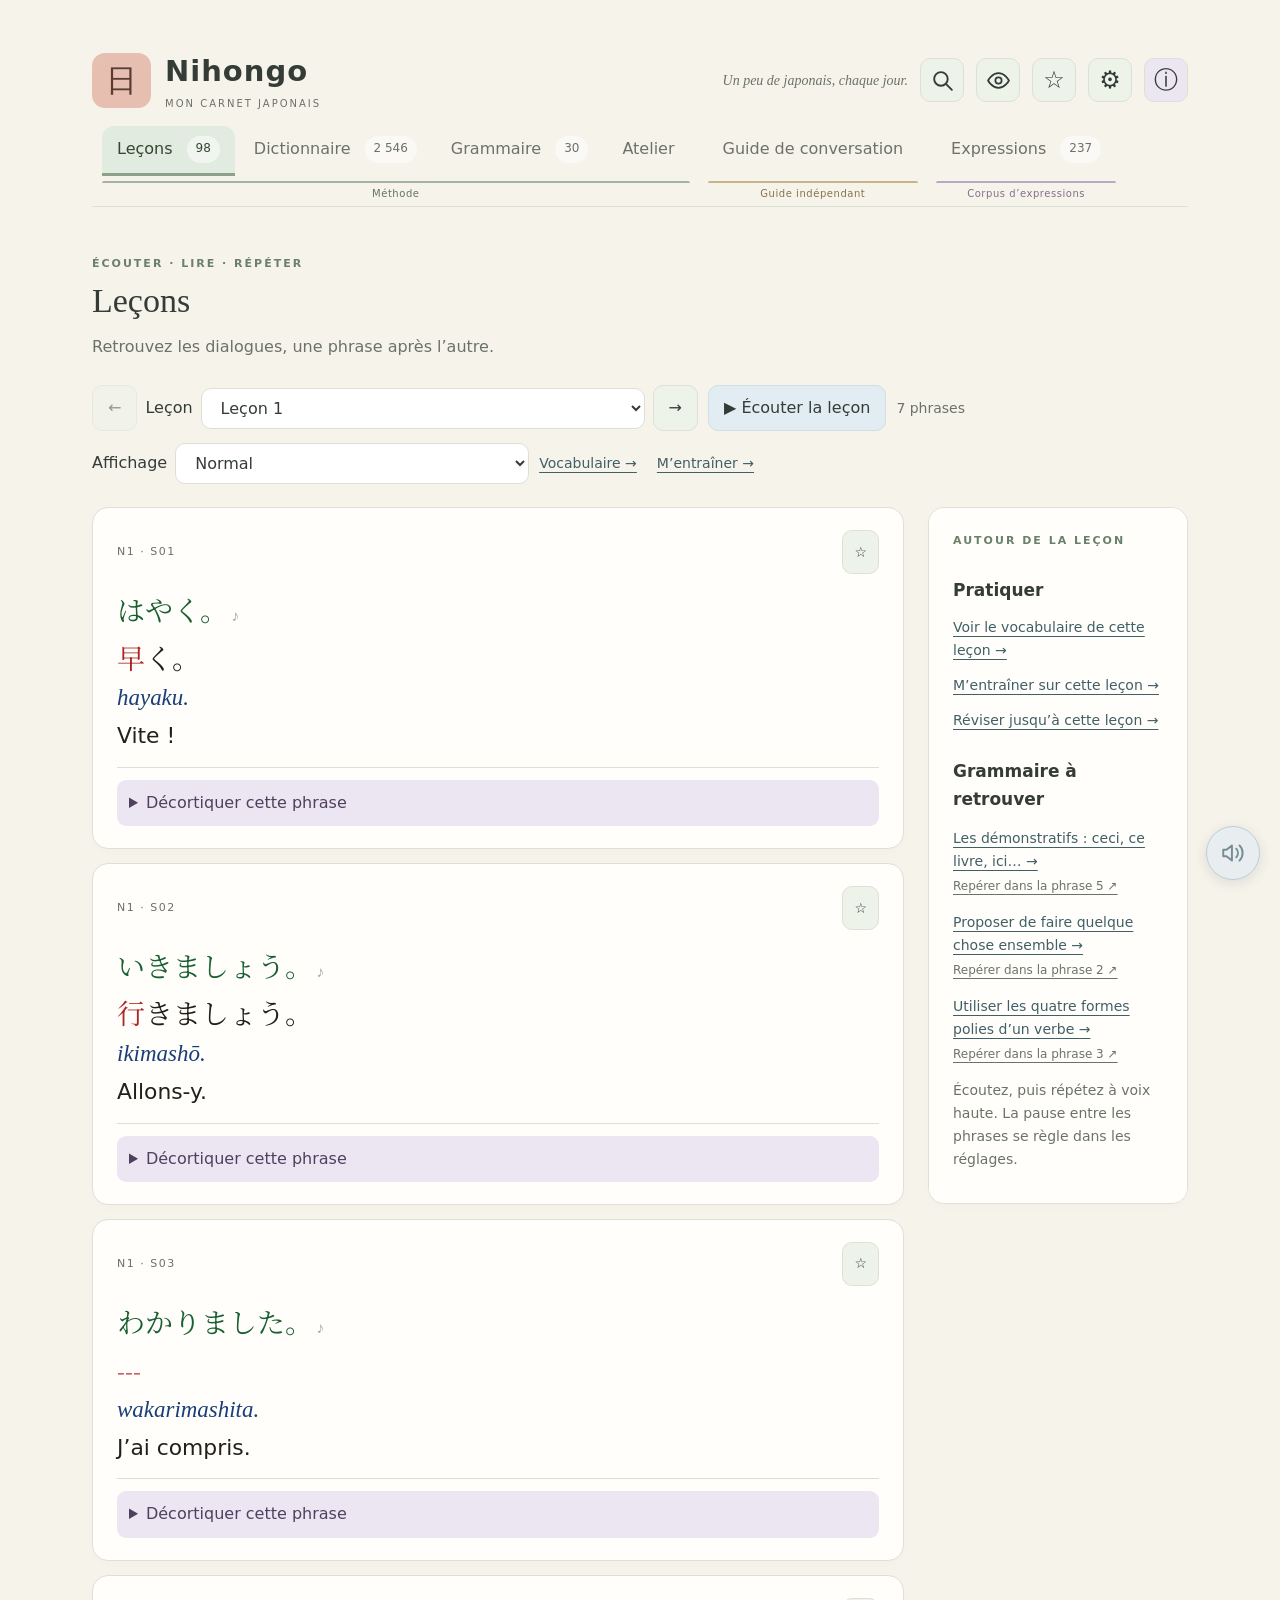
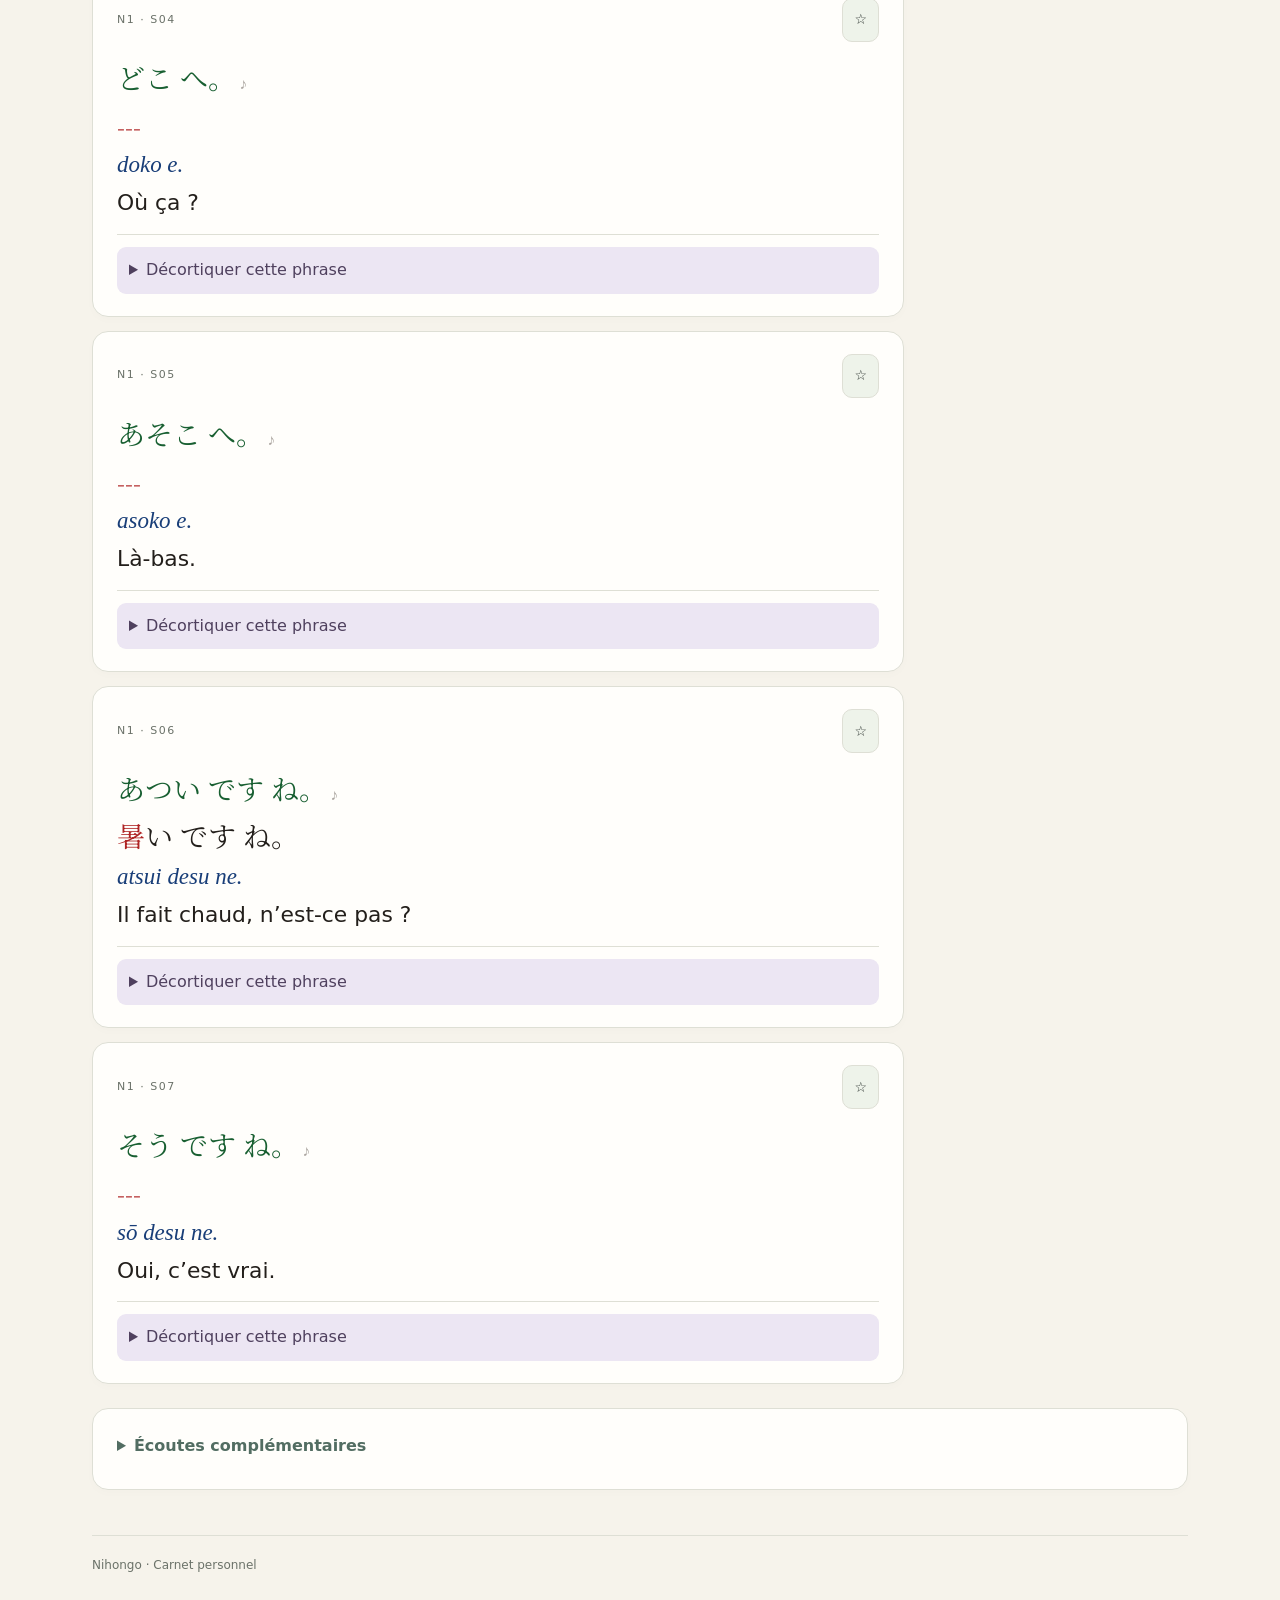
==== index.html @ 65afc0c0 "Add files via upload" ====
<!doctype html>
<html lang="fr"><head><meta charset="utf-8"><meta name="viewport" content="width=device-width, initial-scale=1"><meta name="theme-color" content="#f6f3eb"><title>Nihongo · Mon carnet japonais</title><link rel="preconnect" href="https://fonts.googleapis.com"><link rel="preconnect" href="https://fonts.gstatic.com" crossorigin><link href="https://fonts.googleapis.com/css2?family=M+PLUS+Rounded+1c:wght@400;500&family=Noto+Serif+JP:wght@400;500&display=swap" rel="stylesheet"><link rel="stylesheet" href="style.css?v=20261018-lot-e"><script src="romaji.js?v=20261009-macrons" defer></script><script src="explications-romaji.js?v=20261017-expressions" defer></script><script src="decorticage-auto.js?v=20261003-sans-espaces" defer></script><script src="decorticage.js" defer></script><script src="particules.js?v=20260929-lieux" defer></script><script src="constructions.js?v=20261017-lot-c" defer></script><script src="atelier-engine.js?v=20261004-ecoute" defer></script><script src="phrase-generator.js?v=20261010-expressions" defer></script><script src="parcours-commander.js?v=20261017-lot-c" defer></script><script src="atelier.js?v=20261012-explications" defer></script><script src="lesson-links.js" defer></script><script src="fondements.js?v=20261002-accordion" defer></script><script src="grammaire-tableau.js?v=20261016-aides" defer></script><script src="complements.js?v=20260928-synth" defer></script><script src="audio-local.js?v=20261004-ecoute" defer></script><script src="guide-themes.js?v=20261007-expressions" defer></script><script src="guide-lexicon.js?v=20261001-stabilisation" defer></script><script src="guide.js?v=20261012-explications" defer></script><script src="expressions.js?v=20261017-lot-d-livraison" defer></script><script src="app.js?v=20261017-lot-d-livraison" defer></script><script src="navigation.js?v=20261018-lot-e" defer></script><script src="project-info.js?v=20261008-synthese" defer></script><script src="corpus-search-engine.js?v=20261017-recherche" defer></script><script src="corpus-search.js?v=20261017-lot-d-livraison" defer></script></head>
<body><div class="shell"><header class="masthead"><a class="brand" href="#quick-guide" aria-haspopup="dialog" aria-controls="quick-guide" aria-label="Nihongo — Guide rapide · 使い方" title="Guide rapide · 使い方"><span class="seal" aria-hidden="true">日</span><span><strong>Nihongo</strong><small>MON CARNET JAPONAIS</small></span></a><span class="tagline">Un peu de japonais, chaque jour.</span><button id="saved-toggle" class="header-icon" aria-label="Favoris" title="Favoris" aria-expanded="false" aria-controls="saved"><span aria-hidden="true">☆</span></button><button id="settings-toggle" class="header-icon" aria-label="Réglages" title="Réglages" aria-expanded="false" aria-controls="settings"><span aria-hidden="true">⚙</span></button><button id="info-toggle" class="header-icon" aria-label="Infos" title="Infos" type="button" aria-haspopup="dialog" aria-controls="project-info"><span aria-hidden="true">ⓘ</span></button></header>
<section id="saved" class="panel" hidden aria-label="Mes favoris"><h2>Mes favoris</h2><div id="saved-list" class="saved-list"></div></section>
<section id="settings" class="panel" hidden aria-label="Réglages de lecture"><div class="settings-grid"><label>Police japonaise<select id="font"><option value="serif">Serif · Noto Serif JP</option><option value="rounded">Arrondie · M PLUS Rounded 1c</option></select></label><label>Taille du japonais <output id="size-value"></output><input id="size" type="range" min="22" max="42" step="2"></label><label>Vitesse de lecture <output id="rate-value"></output><input id="rate" type="range" min="0.5" max="1.2" step="0.01"></label><div id="audio-mode-setting" class="audio-folder-setting"><label for="audio-mode">Lecture des phrases</label><select id="audio-mode"><option value="synthetic">Voix de synthèse</option><option value="recorded" disabled>Enregistrements réels</option></select><small id="audio-folder-help" class="muted"><strong>Lecture sur votre disque uniquement.</strong> Firefox peut demander d’« envoyer » le dossier : ce lecteur utilise les fichiers localement, sans les téléverser sur Internet ni sur GitHub.</small><button id="choose-audio-folder" type="button" aria-describedby="audio-folder-help">Choisir mon dossier audio</button><input id="audio-folder-input" type="file" webkitdirectory multiple hidden><small id="audio-mode-note" class="muted" role="status"></small><details id="audio-diagnostic"><summary>Diagnostic de sélection audio</summary><p class="muted">Informations locales uniquement. Aucun fichier envoyé. Version du diagnostic : 28 septembre · 1.</p><pre id="audio-diagnostic-report" role="status">Aucune sélection reçue pour cette visite.</pre></details></div><label>Voix japonaise<select id="voice"></select></label><label>Pause entre les phrases<select id="gap"><option value="500">Courte · ½ seconde</option><option value="2000">Pour répéter · 2 secondes</option><option value="4000">Pour répéter · 4 secondes</option></select></label></div><p class="muted">Réglages et favoris conservés sur cet appareil. La voix dépend des voix japonaises disponibles dans votre navigateur.</p></section>
<nav class="tabs" aria-label="Modules regroupés par source">
  <div class="source-group source-method" role="group" aria-label="Méthode : leçons et outils associés">
    <div class="source-links"><a href="#lecons" data-tab="lecons">Leçons <span>98</span></a><a href="#dictionnaire" data-tab="dictionnaire">Dictionnaire <span>2 546</span></a><a href="#grammaire" data-tab="grammaire">Grammaire <span>30</span></a><a href="#atelier" data-tab="atelier">Atelier</a></div>
    <small class="source-caption" aria-hidden="true">Méthode</small>
  </div>
  <div class="source-group source-guide" role="group" aria-label="Source indépendante : guide de conversation">
    <div class="source-links"><a href="#guide" data-tab="guide">Guide de conversation</a></div>
    <small class="source-caption" aria-hidden="true">Guide indépendant</small>
  </div>
  <div class="source-group source-expressions" role="group" aria-label="Source indépendante : corpus d’expressions">
    <div class="source-links"><a href="#expressions" data-tab="expressions">Expressions <span>237</span></a></div>
    <small class="source-caption" aria-hidden="true">Corpus d’expressions</small>
  </div>
</nav>
<div class="reading-bar"><span>Afficher</span><label><input type="checkbox" id="show-kana"> Kana</label><label class="romaji-control"><input type="checkbox" id="show-romaji"> Romaji</label><label><input type="checkbox" id="show-fr"> Français</label><button id="stop-audio" class="audio" disabled hidden>■ Arrêter l’audio</button></div><p id="audio-status" class="status" role="status"></p>
<main id="main" tabindex="-1"><p class="panel">Chargement de votre carnet…</p></main><footer><span>Nihongo · Carnet personnel</span></footer></div><button id="pause-audio" class="floating-audio" type="button" aria-label="Mettre l’écoute en pause" aria-pressed="false" title="Mettre l’écoute en pause" disabled hidden><svg viewBox="0 0 24 24" width="26" height="26" aria-hidden="true" fill="none" stroke="currentColor" stroke-width="1.8" stroke-linecap="round" stroke-linejoin="round"><path d="M11 5 6 9H3v6h3l5 4Z"/><path d="M15 8a6 6 0 0 1 0 8M18 5a10 10 0 0 1 0 14"/><path class="audio-slash" d="m3 3 18 18"/></svg></button><dialog id="quick-guide" aria-labelledby="quick-guide-title">
  <div class="info-heading"><div><p class="mayuko-dedication" lang="ja">まゆこさんへ 🥰</p><h2 id="quick-guide-title"><span lang="ja">かんたんな使い方</span><br>Petit guide du site</h2></div><button id="quick-guide-close" type="button" autofocus><span lang="ja">閉じる</span> · Fermer ×</button></div>
  <div class="info-body">
    <p lang="ja">これは、私が日本語を勉強するために、AIに手伝ってもらいながら作っているサイトです。説明は主にフランス語ですが、日本語の会話や音声も楽しめます。</p>
    <p>C’est mon carnet pour apprendre le japonais, que je construis avec l’aide de l’IA. Les explications sont surtout en français, mais on peut aussi y découvrir des dialogues japonais et les écouter.</p>
    <section><h3><span lang="ja">1. レッスンを選ぶ</span> · Choisir une leçon</h3>
    <p lang="ja">小さい画面では「Rubriques」を押すと、サイトの各項目を選べます。「Leçons」でレッスンを選びます。選択欄が見えないときは「Commandes」を押してください。日本語、読み方、ローマ字、フランス語訳を見ながら、会話を読めます。</p>
    <p>Sur petit écran, ouvre « Rubriques » pour choisir une partie du site. Dans « Leçons », choisis une leçon. Si le sélecteur n’est pas visible, ouvre « Commandes ». Chaque dialogue propose le japonais, sa lecture, le romaji et la traduction française.</p></section>
    <section><h3><span lang="ja">2. 聞いてみる</span> · Écouter</h3>
    <p lang="ja">音符 ♪ のついた日本語の読み方を押すと、その文を聞けます。「Commandes」の「Écouter la leçon」では、レッスン全体を聞けます。</p>
    <p>Touche la lecture japonaise accompagnée de ♪ pour écouter une phrase. Dans « Commandes », « Écouter la leçon » permet d’écouter tout le dialogue.</p></section>
    <section><h3><span lang="ja">3. 表示を変える</span> · Adapter l’affichage</h3>
    <p lang="ja">上の目のマークで、かな・ローマ字・フランス語訳の表示を切り替えられます。設定ボタンでは、文字の大きさや読み上げの速さを変えられます。</p>
    <p>Le bouton en forme d’œil permet d’afficher ou de masquer les kana, le romaji et le français. Les réglages permettent de changer la taille du japonais et la vitesse de lecture.</p></section>
    <section><h3><span lang="ja">4. 調べる・理解する</span> · Chercher et comprendre</h3>
    <p lang="ja">「Dictionnaire」は辞書、「Grammaire」は文法、「Guide de conversation」は会話ガイドです。虫眼鏡のボタンでサイト内を検索できます。「Expressions」では、親しい人との日常会話やくだけた表現を学べます。「Décortiquer cette phrase」を開くと、単語や文の組み立ての説明が出ます。この自動分析はまだ不完全です。</p>
    <p>« Dictionnaire », « Grammaire » et « Guide de conversation » donnent accès aux mots, aux explications et au guide de conversation. « Expressions » réunit des phrases du quotidien entre proches et des réactions familières. La loupe recherche dans le site. « Décortiquer cette phrase » explique des mots et la construction ; cette analyse automatique reste imparfaite.</p></section>
    <section><h3><span lang="ja">5. 練習する・お気に入りに入れる</span> · Pratiquer et garder ses favoris</h3>
    <p lang="ja">「Atelier」では、レッスンを選んで単語や文法の練習ができます。星 ☆ を押すと、お気に入りに入れられます。上の星のボタンから、また開けます。</p>
    <p>Dans « Atelier », choisis les leçons à travailler pour pratiquer le vocabulaire et la grammaire. Touche ☆ pour garder un favori, puis retrouve-le avec le bouton étoile en haut.</p></section>
    <p class="quick-guide-ending" lang="ja">まゆこさん、よかったら気軽にのぞいてみてください 😊</p>
    <p>Mayuko, jette un petit coup d’œil quand tu en as envie 😊</p>
  </div>
</dialog>
<dialog id="project-info" aria-labelledby="project-info-title" aria-describedby="project-info-intro">
  <div class="info-heading"><div><span class="eyebrow">LE PROJET</span><h2 id="project-info-title">Nihongo · Mon carnet japonais</h2></div><button id="info-close" type="button" autofocus aria-label="Fermer les informations">Fermer ×</button></div>
  <div class="info-tabs" role="tablist" aria-label="Informations du carnet">
    <button type="button" id="info-tab-current" role="tab" aria-selected="true" aria-controls="info-panel-current" tabindex="0">Le carnet</button>
    <button type="button" id="info-tab-start" role="tab" aria-selected="false" aria-controls="info-panel-start" tabindex="-1">Bien démarrer</button>
    <button type="button" id="info-tab-history" role="tab" aria-selected="false" aria-controls="info-panel-history" tabindex="-1">Sous le capot</button>
  </div>
  <div class="info-body">
   <section id="info-panel-current" role="tabpanel" aria-labelledby="info-tab-current">
    <p id="project-info-intro">Un carnet personnel pour apprendre le japonais à son rythme : écouter, lire, comprendre puis s’entraîner, en gardant les aides dont on a besoin.</p>
    <section class="info-sources" aria-labelledby="info-sources-title">
      <h3 id="info-sources-title">Trois sources pour ce carnet</h3>
      <ul>
        <li><strong>Une méthode d’apprentissage du japonais :</strong> les phrases japonaises qui en ont été extraites ont servi à construire l’essentiel du corpus du site : leçons, dictionnaire, grammaire et exercices.</li>
        <li><strong>Un guide de conversation indépendant :</strong> ses textes, tableaux, mots et expressions sont réunis dans une rubrique distincte, <strong>Guide de conversation</strong>.</li>
        <li><strong>Un corpus éditorial d’expressions :</strong> 125 petites phrases du quotidien entre proches et 112 réactions ou tournures familières, réunies dans <strong>Expressions</strong>. Préparées et relues avec l’aide de l’IA, elles restent distinctes de la méthode et du Guide.</li>
      </ul>
    </section>
    <details id="info-figures"><summary>Le carnet en chiffres</summary>
    <div class="info-numbers" aria-label="Contenu du carnet"><span><strong>98</strong> leçons</span><span><strong>1 429</strong> phrases des leçons<br>(hors titres)</span><span><strong>2 546</strong> entrées du dictionnaire</span><span><strong>30</strong> fiches de grammaire</span><span><strong>51</strong> exercices de fiche</span><span><strong>113</strong> constructions grammaticales</span><span><strong>70</strong> exercices de particules</span><span><strong>72</strong> exercices du parcours pratique<br>6 situations · commander et compter</span><button type="button" id="info-audio-access" aria-expanded="false" aria-controls="info-audio-help"><strong>2 532</strong> pistes audio au total<small>Comment les écouter ?</small></button><span><strong>46</strong> chapitres du guide</span><span><strong>113</strong> tableaux du guide</span><span><strong>13</strong> situations et thèmes du Guide</span><span><strong>1 234</strong> entrées du vocabulaire et du lexique du Guide</span><span><strong>237</strong> expressions autonomes<br>125 Quotidien · 112 Familier &amp; dramas</span><span><strong>13 653</strong> éléments indexés<br>avant regroupement</span></div>
    <section id="info-audio-help" class="panel" aria-labelledby="info-audio-help-title" hidden>
      <h3 id="info-audio-help-title">Comment écouter les enregistrements ?</h3>
      <ol>
        <li>Fermez Infos, puis ouvrez <strong>Réglages (⚙)</strong>. Cliquez sur <strong>Choisir mon dossier audio</strong> et sélectionnez <strong>fichiers_audio_complet</strong>, avec ses sous-dossiers.</li>
        <li>Dans <strong>Leçons</strong>, touchez le texte vert accompagné de ♪ pour écouter une phrase. <strong>Écouter la leçon</strong> enchaîne les phrases.</li>
        <li>Pour les pistes T, ouvrez <strong>Écoutes complémentaires</strong> au bas de la leçon concernée, puis choisissez une piste ou une série Traduction / Dictée.</li>
      </ol>
      <p>Les <strong>98 fichiers N de leçon complète</strong> sont inclus dans le total du dossier, mais ne sont pas proposés directement dans le lecteur du site. Vous pouvez les ouvrir depuis le dossier dans votre lecteur audio habituel.</p>
      <p class="muted">Les fichiers restent sur votre appareil, sans envoi. Après rechargement, sélectionnez de nouveau le dossier.</p>
      <p class="audio-notice"><strong>Si vous ne possédez pas les enregistrements des locuteurs natifs sur votre disque, seule la voix de synthèse est disponible.</strong> Le site ne fournit pas ces enregistrements.</p>
    </section>
    <p class="muted">Les leçons contiennent 1 429 phrases et 97 titres. Le dossier audio complet réunit 2 532 pistes : 1 526 pistes S (phrases et titres), 908 pistes complémentaires T et 98 pistes N de leçon complète.</p>
    <p class="muted">Le vocabulaire et le lexique du Guide partagent les mêmes 1 234 entrées : 787 issues des tableaux et 447 entrées issues des 363 groupes d’expressions. Les 237 expressions autonomes constituent le troisième corpus. Le total de recherche compte des mots, phrases, explications et exercices ; ce n’est pas un nombre de phrases uniques.</p>
    </details>
    <p class="muted">Ouvrez les rubriques qui vous intéressent. Plusieurs peuvent rester ouvertes.</p>
    <details open><summary>1. Commencer et se repérer</summary>
      <p>Le carnet réunit les <strong>98 Leçons</strong>, le <strong>Guide de conversation</strong> et les <strong>Expressions</strong>, avec des corpus distincts.</p>
      <p>Un clic sur le <strong>logo Nihongo (日)</strong>, en haut à gauche, ouvre un petit mode d’emploi en japonais et en français, dédié à <span lang="ja">まゆこさんへ 🥰</span>. Les deux langues y restent visibles quels que soient vos réglages. Le bouton <strong>ⓘ</strong> ouvre ces informations détaillées.</p>
      <p>Choisissez une leçon, écoutez une phrase, puis relisez-la. Les aides <strong>Kana, Romaji et Français</strong> peuvent être affichées ou masquées indépendamment. Le romaji reste toujours disponible, y compris pendant les exercices.</p>
      <p>Les kana sont la lecture en caractères japonais ; le romaji la transcription en alphabet latin. Les kana verts sont cliquables pour écouter. Les kanji sont repérés en rouge ; « --- » évite de répéter une ligne identique aux kana dans les vues qui l’utilisent.</p>
      <p>La <strong>loupe — Rechercher</strong> reste visible dans la barre du haut et ouvre la recherche globale, décrite dans la rubrique suivante. Le bouton <strong>œil — Affichage</strong> ouvre les cases Kana, Romaji et Français. Les trois icônes suivantes donnent accès aux <strong>favoris ☆</strong>, aux <strong>réglages ⚙</strong> et à ces <strong>informations ⓘ</strong>. Dans <strong>Réglages</strong>, adaptez la police et la taille du japonais, la voix de synthèse, la vitesse et le temps de pause. Les étoiles permettent de retrouver vos favoris.</p><p>Dans les leçons, les raccourcis <strong>Vocabulaire</strong> et <strong>M’entraîner</strong>, près du sélecteur, ouvrent directement les contenus de la leçon choisie.</p><p>La navigation reste visible pendant le défilement. <strong>Commandes</strong> ouvre les menus et filtres de la vue actuelle sans remonter la page ; ce bouton apparaît seulement lorsque des commandes de la page sont remontées hors de vue. Sur petit écran, <strong>Rubriques</strong> présente les six modules ensemble. Après avoir suivi un lien interne, la flèche de retour dans cette barre fixe vous ramène à votre point de départ, avec la position de lecture et les rubriques ouvertes. Vous pouvez remonter plusieurs étapes. Choisir une autre rubrique principale commence un nouveau parcours.</p>
    </details>
    <details><summary>2. Rechercher dans tout le carnet</summary>
      <p>La <strong>loupe</strong> donne accès à tout le contenu pédagogique : leçons, mots et exemples du dictionnaire, grammaire, Guide, Expressions, compléments, exercices de l’atelier et décorticage. La documentation du projet est exclue. Vous pouvez aussi explorer les contenus sans saisir de mot.</p>
      <p>Le champ de recherche et les résultats sont visibles dès l’ouverture. <strong>Affiner la recherche</strong> déplie les modes, sources, filtres et aides de lecture. Les critères actifs restent visibles au-dessus des résultats lorsque ce panneau est replié ; leur croix permet de les retirer. Les résultats s’actualisent pendant la saisie. Trois modes sont disponibles :</p>
      <ul><li><strong>Large · tous les mots :</strong> combine les termes saisis et reconnaît les débuts de mots. Essayez <strong>gare</strong>, <strong>restaurant addition</strong> ou <strong>N14</strong> pour les contenus rattachés à cette leçon.</li><li><strong>Expression exacte :</strong> retrouve une expression telle que <strong>s’il vous plaît</strong>. Les guillemets permettent aussi de rechercher une expression dans le mode Large.</li><li><strong>Par notion :</strong> élargit la recherche avec des associations choisies et les correspondances du dictionnaire. Essayez <strong>destination</strong> ou <strong>manger</strong>. Les résultats élargis portent la mention « Rapprochement suggéré par notion » ; ils demandent une lecture du contexte.</li></ul>
      <p>Les accents, les variantes <strong>ō/ou</strong> et les correspondances hiragana/katakana sont pris en compte. Les kana voisés restent distincts, par exemple <strong>か</strong> et <strong>が</strong>. Chercher une particule retrouve des occurrences ; son rôle se vérifie dans les explications et le contexte.</p>
      <p>Les boutons de <strong>source</strong> et le menu <strong>Contenu</strong> affichent les nombres de résultats. <strong>Affiner la recherche</strong> permet aussi de choisir la langue, une leçon, une plage ou les leçons jusqu’à un niveau choisi, une catégorie, un chapitre ou un thème du Guide. Le périmètre par leçon exige que toutes les leçons associées soient incluses ; pour le Guide, utilisez les chapitres et les thèmes. Vous pouvez limiter la liste à vos <strong>favoris</strong>, retirer un filtre avec sa croix ou choisir <strong>Tout réinitialiser</strong>.</p>
      <p>Chaque résultat indique sa provenance, un extrait et les correspondances surlignées. <strong>Voir le contexte complet</strong> déplie le passage ; les groupes bilingues et les tableaux du Guide gardent leur organisation. Les occurrences identiques des leçons et des exemples sont regroupées avec leurs autres accès. Les aides <strong>Kana, Romaji et Français</strong> partagent les réglages du carnet.</p>
      <p><strong>Écouter</strong> lit l’extrait japonais disponible ; l’étoile l’ajoute aux favoris. Les <strong>corrections et traductions des choix</strong> peuvent être trouvées, mais restent masquées jusqu’à leur révélation. <strong>Ouvrir le passage</strong> permet de consulter la source ; les exercices trouvés ont aussi une vue de consultation. Le retour contextuel ou <strong>← Recherche</strong> retrouve votre recherche, ses filtres et les éléments ouverts pendant la visite.</p>
      <p>La recherche rassemble actuellement <strong>13 653 éléments avant regroupement des doublons</strong> : ce nombre comprend des mots, exemples, explications et exercices, et ne représente pas un nombre de phrases uniques. La rubrique <strong>Couverture du corpus</strong> détaille les sources. La recherche et les rapprochements se font sur votre appareil. Si une source manque au chargement, un message le signale et propose <strong>Réessayer</strong>.</p>
    </details>
    <details><summary>3. Les Leçons et le décorticage</summary>
      <p>Les dialogues se lisent phrase par phrase. Vous pouvez écouter une phrase ou toute la leçon, avec une pause pour répéter. Le bouton audio fixe, en bas à droite, permet de suspendre et reprendre l’écoute pendant le défilement.</p>
      <p>Le sélecteur de leçon propose aussi une <strong>Plage de leçons</strong>, avec deux bornes incluses. Le menu <strong>Affichage</strong> propose <strong>Normal</strong>, <strong>Compact · sans décorticage</strong> et <strong>Liste compressée · toutes les phrases</strong>. Cette liste continue conserve l’ordre des leçons, l’écoute et les favoris ; son choix est mémorisé sur cet appareil.</p>
      <p><strong>Décortiquer</strong> aide à comprendre l’ordre japonais : construction, lecture littérale indicative, puis tableau des éléments, lectures, sens et rôles. Quand les lectures correspondent, les crochets du romaji reprennent les repères entre crochets de la lecture française. Les flèches ouvrent les précisions ; les liens vers le dictionnaire permettent d’explorer les mots.</p>
      <p>Le décorticage repose sur le dictionnaire et des règles locales, sans appel à une IA pendant l’utilisation. Il reconnaît notamment les heures, les salutations, les présentations, certaines demandes et formes verbales, dont « essayer de faire ». Il précise certains rôles selon le contexte : destinataire d’un appel, accompagnement, moment, prix d’achat ou sujet d’un livre. Il regroupe aussi certaines négations et demandes polies, et peut analyser séparément les phrases d’une même réplique. Le découpage utilise aussi les lectures kana lorsque le japonais est écrit sans espaces. Une phrase peut être décortiquée sans préparation individuelle : les relations établies localement sont expliquées même lorsque les autres restent à préciser. Les graphies suspectes sont conservées et signalées lorsqu’une correspondance est utilisée. La majorité des phrases reste <strong>partielle</strong> : reconnaître les mots ne garantit pas une analyse complète de la phrase.</p>
      <p><strong>Autour de la leçon</strong> donne accès au vocabulaire, aux fiches de grammaire liées et à l’atelier. Sur écran large, ce panneau défile indépendamment si nécessaire ; sur petit écran, il se trouve sous les phrases. Les liens grammaticaux sont des repères, pas un inventaire exhaustif.</p>
    </details>
    <details><summary>4. Le dictionnaire et la grammaire</summary>
      <p><strong>Dictionnaire :</strong> recherchez en japonais, en romaji ou en français. Combinez la recherche avec une leçon, une plage de leçons, une catégorie grammaticale ou vos favoris. Le mode compressé présente des rangées compactes ; vous pouvez retrouver les grandes cartes en le désactivant.</p>
      <p>Les exemples renvoient aux phrases des leçons. Les retours au dictionnaire ou au décorticage permettent de retrouver votre position et les éléments ouverts pendant la visite.</p>
      <p><strong>Les fondements du japonais :</strong> un manuel de référence avec un chapeau dépliable sur les particularités de la langue et dix chapitres : phrases, noms, particules, verbes, temps, adjectifs, questions, liaisons, intentions et nuances. Il comprend 55 citations des leçons, avec lecture, traduction, écoute et retour à la phrase source.</p>
      <p>Dans <strong>Parcours du manuel</strong>, cliquez sur le titre d’un chapitre pour le déplier ou le replier sur place. Plusieurs chapitres peuvent rester ouverts. Les liens directs et les résultats de recherche ouvrent automatiquement le chapitre concerné ; le retour depuis une leçon conserve les ouvertures pendant la visite. Le chapeau et les approfondissements se déplient séparément.</p>
      <p>Les en-têtes de chapitre ont un <strong>fond lavande</strong> et un titre violet foncé de la même taille que « Parcours du manuel ». Les termes japonais des titres sont accompagnés de leur romaji entre parenthèses. Les exemples créés sont signalés ; les références de l’université TUFS et de la Fondation du Japon sont accessibles au fil du texte.</p>
      <p>« Les fondements du japonais » donne une vue d’ensemble de la langue. Les fiches sont ensuite regroupées en huit rubriques dépliables séparément ; <strong>Construire une phrase simple</strong> est ouverte au départ. La rubrique <strong>Particules</strong> propose le tableau comparatif avant ses dix fiches détaillées. Les rubriques ouvertes sont conservées au retour d’une fiche ou du tableau.</p>
      <p><strong>Les fiches de grammaire :</strong> les 30 fiches commencent par une courte explication visible, puis un tableau de synthèse et des repères courts. Elles proposent 51 exercices corrigés ; le tableau transversal compare 23 usages de particules. Exemples, nuances et ressources complètent la lecture. Deux ensembles facilitent les comparaisons : les démonstratifs et le tableau transversal des particules.</p>
    </details>
    <details><summary>5. Le Guide de conversation</summary>
      <p><strong>Mise à jour du 11 octobre :</strong> en-têtes explicites, japonais/prononciation/français séparés, petites explications ⓘ et notes numérotées ouvrables à proximité. Les marqueurs de note ne sont pas lus par la synthèse. Revue globale appliquée : phrases à choix détaillées, 11 dialogues et 5 séquences conservés avec une écoute par phrase, corrections ciblées et repères sur les passages ambigus ou datés. Vocabulaire et Lexique proposent maintenant 1 234 entrées.</p>
      <p>Les trois lots de correction ergonomique sont terminés dans le périmètre audité. Cela ne constitue pas une relecture intégrale des 46 chapitres : quelques anomalies d’extraction ou associations ambiguës peuvent subsister. Les sources originales, liens et favoris sont conservés.</p>
      <p>La rubrique « À propos du guide et des lectures » présente simplement le guide et ses aides de lecture et d’écoute. Les informations pratiques et historiques peuvent ne plus être à jour.</p>
      <p>L’onglet <strong>Guide de conversation</strong> propose une lecture indépendante des leçons : ses textes ne sont pas mélangés au dictionnaire ni aux exercices de l’atelier.</p>
      <ul><li><strong>Conversation :</strong> 15 chapitres pour les situations du quotidien.</li><li><strong>Les indispensables :</strong> 5 chapitres de repères pratiques.</li><li><strong>Initiation :</strong> 21 mini-leçons pour découvrir la langue.</li><li><strong>Introduction :</strong> 5 chapitres pour prendre ses repères dans le guide.</li></ul>
      <p>Le Guide s’ouvre sur <strong>Chapitres</strong>. Cinq accès restent visibles : <strong>Chapitres</strong>, <strong>Situations et thèmes</strong>, <strong>Vocabulaire</strong>, <strong>Tableaux</strong> et <strong>Lexique A–Z</strong>. Les quatre rubriques de Chapitres sont dépliées par défaut et peuvent se replier séparément : Introduction, Initiation, Conversation, Les indispensables. La recherche et les filtres s’adaptent à la vue choisie ; le retour depuis un passage conserve vos choix.</p>
      <p>Choisissez un chapitre, puis dépliez ses rubriques. La recherche dédiée retrouve les passages du guide ; un résultat ouvre la rubrique correspondante et met le passage en évidence. Les liens en bas permettent de passer au chapitre précédent ou suivant.</p>
      <p>L’accès <strong>Tableaux</strong> réunit les 113 tableaux : recherchez dans leur contenu, filtrez par catégorie et dépliez-les sur place. « Voir dans le chapitre » retrouve le contexte ; la flèche de retour conserve votre liste et le tableau ouvert. La recherche distingue tableaux, expressions et explications, affiche leur chemin et met les mots trouvés en évidence. Sur ordinateur, les tableaux conservent leurs colonnes comparatives. Sur téléphone, les tableaux concernés se présentent en cartes par ligne, avec les intitulés rappelés ; les autres restent défilants si nécessaire.</p>
      <p>Les expressions entièrement japonaises sont cliquables pour écouter la <strong>voix de synthèse</strong>, sans dossier audio. Le réglage <strong>Romaji</strong> affiche ou masque la prononciation ; <strong>Français</strong> commande les traductions repérées. Les explications restent lisibles. Le guide ne fournit pas de ligne de kana distincte.</p>
      <p>L’accès <strong>Vocabulaire</strong> rassemble les mots et expressions des listes structurées, avec catégories, sous-catégories et recherche. Cliquez sur le japonais pour écouter ; les aides Romaji et Français s’appliquent. « Voir dans le guide » ouvre le passage source ; le retour conserve vos filtres. Cette sélection reste indépendante du dictionnaire des leçons et ne couvre pas tous les mots du livre.</p>
      <p><strong>Lexique :</strong> 1 234 mots et expressions, en français → japonais (ordre alphabétique français) ou japonais → français (ordre alphabétique de la prononciation du Guide). Lettres A–Z, recherche, filtre par catégorie, écoute, favoris communs et retour au passage d’origine. La recherche porte sur le français dans le premier sens, sur le japonais et la prononciation dans le second. Les conventions de transcription du Guide sont conservées ; quelques erreurs repérées ont été corrigées.</p><p>Vocabulaire et Lexique comprennent les 787 entrées des tableaux et 447 entrées issues des 363 groupes d’expressions du Guide, avec leurs lectures et favoris communs. L’accès <strong>Situations et thèmes</strong> regroupe les contenus en 13 situations et sujets : contacts, présentation, rencontres, repas, transports, orientation, logement, achats, temps et météo, sorties, aide et santé, services et travail, japonais. La recherche filtre les thèmes et leurs contenus ; chaque lien retrouve le contexte du Guide.</p><p>Les expressions structurées réunissent français, japonais et prononciation, avec une étoile commune et une écoute par phrase pour les groupes détaillés. Les anciens favoris de leurs différentes lignes retrouvent cette expression complète. Une étoile conserve une expression, une ligne de tableau, un tableau entier ou une explication. Retrouvez ces éléments dans Favoris → Guide, avec un aperçu et un retour au texte original. Ils sont conservés dans ce navigateur sur cet appareil.</p><p>Le texte et la transcription suivent la source de 2013, avec des adaptations éditoriales ciblées et des notes de contexte : les conventions de prononciation peuvent donc différer de celles des leçons. Il ne s’agit pas d’une nouvelle traduction.</p>
    </details>
    <details><summary>6. Expressions · quotidien et familier</summary>
      <p>Une collection autonome de <strong>237 expressions</strong> : <strong>Quotidien</strong> (125 phrases, surtout entre proches) et <strong>Familier &amp; dramas</strong> (112 réactions et tournures à comprendre en contexte). Ces deux entrées ne correspondent pas à deux niveaux de politesse. Le corpus reste distinct du Dictionnaire et du Guide. Dans l’Atelier, « Explorer librement → Expressions du quotidien » compose 36 variantes autour de 12 expressions sélectionnées.</p>
      <p><strong>Enrichissement du 17 octobre 2026 :</strong> 47 expressions ajoutées avec leurs contextes et précautions. Les recherches « relax » et « cool » retrouvent des expressions pour se détendre, prendre son temps ou exprimer une appréciation, selon la situation.</p>
      <p><strong>Parcours de consultation :</strong> le retour retrouve les résultats ou les favoris d’origine. « Toutes les expressions » ouvre la collection complète. Un extrait surligné indique les correspondances dans les notes. Chaque carte Expressions dispose d’un unique bouton ▶, accessible même lorsque les kana sont masqués.</p>
      <p><strong>Petits écrans :</strong> la rubrique active reste visible après un changement de largeur. Des repères signalent les rubriques ou tableaux à faire défiler. Les fenêtres Recherche et Commandes gardent une fermeture accessible avec des en-têtes plus compacts sur téléphone.</p>
      <p>Recherchez en japonais, kana, romaji, français ou par situation ; combinez une catégorie et vos favoris. Les expressions sont aussi accessibles par la loupe, sous leur propre provenance. Les étoiles retrouvent l’entrée dans <strong>Favoris → Expressions</strong>.</p>
      <p>Les commandes Kana, Romaji et Français habituelles restent disponibles. La transcription conserve les voyelles longues des fichiers, comme <em>koohii</em> et <em>kyou</em>. Le registre et les précautions restent visibles ; <strong>Contexte et nuance</strong> déplie les explications. Aucune échelle chiffrée d’intensité n’est affichée.</p>
      <p>Les kana cliquables et le bouton ▶ lisent le japonais en <strong>synthèse vocale</strong>. Aucun enregistrement de drama n’est fourni ; la synthèse ne garantit pas l’intonation expressive. Les collections ont fait l’objet d’une relecture éditoriale assistée par IA, sans certification linguistique indépendante. Les originaux sont conservés et les corrections documentées.</p>
      <p>Si une collection ne se charge pas, un message propose de réessayer. L’autre collection et les autres résultats de recherche restent accessibles.</p>
    </details>
    <details><summary>7. L’atelier d’entraînement</summary>
      <p>Choisissez l’activité, le périmètre — une leçon, tout jusqu’à une leçon, ou une plage — puis une séance de <strong>5, 10 ou 20 questions</strong>. La séance est plus courte si le contenu disponible ne suffit pas. « Voir le contenu à réviser » montre les éléments disponibles.</p>
      <p><strong>Comprendre des phrases composées au hasard :</strong> deux activités distinctes. <strong>Réviser mes leçons</strong> compose des variantes avec les constructions et les mots rattachés au cours, jusqu’à la leçon choisie (316 variantes disponibles au terme du cours). <strong>Explorer librement</strong> propose le répertoire général (54 modèles, 1 638 phrases ou échanges) et <strong>Expressions du quotidien</strong> (12 situations, 36 variantes). Le vocabulaire peut être nouveau. Dans les scènes d’Expressions, les interlocuteurs et le registre sont visibles dès le départ ; l’explication renvoie à la source et signale les adaptations polies. « Autre phrase, même construction » conserve le modèle ; « Nouvelle phrase libre » ou « Autre construction du cours » relance le choix du modèle. L’icône ⓘ explique le principe et les données. Indice et traduction restent masqués au départ ; écoute par synthèse et aucun score. Ces phrases composées ne sont pas indexées dans la recherche globale.</p>
      <ul><li><strong>Écouter et comprendre :</strong> écoutez une réplique du cours avec le texte masqué, puis affichez séparément le japonais, les kana, le romaji et la traduction. Les aides restent disponibles dès le début, indépendamment du menu œil. Réécoutez et répétez à votre rythme ; pause, reprise et arrêt sont disponibles. Les enregistrements locaux sont utilisés si ce mode est sélectionné et le fichier accessible ; sinon, la synthèse prend le relais. Séances de 5, 10 ou 20 répliques dans les leçons choisies, sans score. Un lien ramène au contexte du dialogue.</li><li><strong>Réviser les mots :</strong> cherchez le sens, révélez la réponse, puis indiquez « Je savais » ou « À revoir ».</li><li><strong>Parcours pratique : commander et compter :</strong> six situations expliquées, 40 phrases repères, six dialogues et 72 exercices supplémentaires. <a href="#atelier/pratique">Ouvrir le parcours</a>. Les nouveautés sont enseignées sur place ; elles ne sont pas ajoutées aux révisions limitées aux leçons étudiées.</li><li><strong>Construire une phrase :</strong> 113 exercices créés : 23 choix de phrases, 30 transformations, 44 remises en ordre, 4 liaisons raison/conséquence et 12 mini-dialogues. La leçon 25 dispose de 14 exercices sur les formes ordinaires, l’intention, l’opinion et l’impression. Les 14 exercices de la leçon 26 travaillent le but du déplacement, la capacité, le changement, l’intention passée et les propositions ; la fiche sur le but est complétée, et deux fiches expliquent capacité et changement. Les passages d’appui doivent tous appartenir aux leçons choisies. Le choix « Repas et sortie » isole dix remises en ordre, toutes disponibles avec « Depuis la première » jusqu’à la leçon 19. Les groupes gardent leurs particules ; les ordres alternatifs prévus sont acceptés. Le choix « Commander et compter » ajoute douze exercices, expliqués dans G30 : trois accessibles en cumul à N27, cinq à N44, dix à N56 et les douze à N59. Choisissez « Depuis la première » jusqu’à la leçon 59 pour accéder aux 113 constructions ; « Une seule leçon » puis 26 conserve les 14 exercices de cette leçon. Kana et romaji restent disponibles, les traductions des réponses apparaissent à la correction, avec un lien vers les fiches.</li><li><strong>Reconnaître les formes verbales :</strong> reconnaissez les formes polies rencontrées dans le périmètre choisi.</li><li><strong>Choisir les particules :</strong> repérez un rôle, complétez une phrase ou comparez des exemples. L’ensemble comprend 70 exercices sur des phrases des leçons 3 à 23, avec les contextes nécessaires : rôles, départ et limite, listes, « aussi », heure et durée, choix avec にします, but du déplacement et personne à qui téléphoner, thème avec は (wa) et emplois de が (ga), lieu de résidence et lieu d’événement, chemin parcouru avec を, transport et accompagnement, départ et raison avec から.</li></ul>
      <p>Les corrections donnent accès aux phrases sources. Le mélange porte sur le vocabulaire et les formes verbales ; les particules et les constructions grammaticales se choisissent séparément. Le bilan de séance aide à repérer les éléments à reprendre ; l’autoévaluation du vocabulaire n’est pas une mesure objective du niveau.</p>
    </details>
    <details><summary>8. Les écoutes complémentaires</summary>
      <p>Au bas des leçons concernées, un volet réunit les pistes <strong>Traduction</strong> et, lorsqu’elles existent, <strong>Dictée</strong>. Les 908 pistes couvrent 84 leçons : 418 phrases de traduction, 371 éléments de dictée et 119 consignes.</p>
      <p>Écoutez une piste ou toute une série. <strong>Voir le texte</strong> révèle son contenu ; le passage à une autre piste le masque de nouveau. <strong>Toujours afficher le texte</strong> permet de lire au fil de l’écoute. Les réglages de lecture s’appliquent aussi ici et les kana relancent la lecture avec la voix choisie. Aucun dossier audio n’est nécessaire pour utiliser la synthèse.</p>
      <p>Pour une dictée, écoutez puis essayez d’écrire sur papier avant de révéler le texte. Aucun mode supplémentaire ni correction automatique n’est nécessaire : vous pouvez aussi simplement écouter et répéter.</p>
      <p>Les phrases japonaises proviennent du texte intégré aux MP3. Les dictées fournissaient du romaji : leur écriture en kana a été reconstituée sans inventer de kanji. Les mots isolés peuvent avoir plusieurs sens ; les réserves sont conservées, notamment sous <strong>À vérifier</strong>.</p>
    </details>
    <details><summary>9. Les voix et les fichiers audio</summary>
      <p><strong>Voix de synthèse :</strong> le navigateur lit le japonais avec les voix disponibles sur votre appareil. Ce mode sert aussi au guide, aux mots du dictionnaire et aux exercices dont la phrase a été modifiée.</p>
      <p class="audio-notice"><strong>Si vous ne possédez pas les enregistrements des locuteurs natifs sur votre disque, seule la voix de synthèse est disponible.</strong> Le site ne fournit pas ces enregistrements.</p>
      <p><strong>Enregistrements des locuteurs natifs :</strong> pour les utiliser, dans Réglages, cliquez sur « Choisir mon dossier audio » et sélectionnez <strong>fichiers_audio_complet</strong>, contenant les sous-dossiers des leçons. Une sélection valide active les phrases enregistrées et les compléments.</p>
      <p>Depuis le site GitHub, les fichiers sélectionnés sont lus sur votre appareil : ils ne sont pas téléversés. Firefox peut employer le mot « Envoyer » dans sa confirmation native. Il faut <strong>resélectionner le dossier après rechargement ou fermeture de la page</strong>.</p>
      <p>Si une phrase enregistrée manque ou échoue, la synthèse peut prendre le relais. Les écoutes complémentaires suivent aussi le mode choisi : synthèse sans dossier, ou MP3 disponibles avec repli sur la synthèse. L’accès aux enregistrements depuis iOS reste à vérifier ; son fonctionnement n’est pas garanti à ce stade.</p>
    </details>
    <details><summary>10. Ce qui est conservé sur votre appareil</summary>
      <p><strong>Après fermeture :</strong> les réglages, les favoris et la dernière leçon sont conservés dans ce navigateur, si son stockage est disponible. Ils ne sont pas synchronisés avec vos autres appareils. Effacer les données du site peut les supprimer.</p>
      <p><strong>Pendant la visite seulement :</strong> les fichiers audio sélectionnés, la séance d’atelier, la progression des six étapes du parcours pratique, la recherche globale avec ses filtres et les positions de retour aux listes. La séance d’atelier survit à un changement de module, mais pas à un rechargement. Changer ses paramètres prépare la prochaine séance. « Continuer ma séance » retrouve la séance active ; une confirmation protège le remplacement d’une séance utilisée et non terminée.</p>
      <p>Le carnet fonctionne sans compte. Les polices sont chargées depuis Google Fonts lorsque la connexion le permet, avec une police de remplacement sinon. La sauvegarde par export/import et le suivi durable des difficultés restent à développer.</p>
    </details>
    <details><summary>11. Origine, fiabilité et suite du projet</summary>
      <p>Nihongo est un projet personnel de CilMac, développé avec l’aide de l’IA autour de son corpus d’apprentissage : les Leçons, le Guide de conversation et les Expressions. Le carnet rassemble les leçons, le vocabulaire, des fiches grammaticales, le guide de conversation et les enregistrements disponibles sur son appareil.</p>
      <p>Les lectures et les traductions ont été préparées et relues, mais ne constituent pas une validation éditoriale indépendante. Le japonais source est conservé ; certaines coquilles sont interprétées pour la lecture et signalées. Les compléments n’ont pas tous été vérifiés à l’écoute. Le sens des mots doit rester distinct de la traduction naturelle d’une réplique.</p>
      <p>Les sources pédagogiques sont accessibles dans le manuel, les fiches et les corrections concernées. Les limites du décorticage et les ambiguïtés sont indiquées pour éviter de donner une certitude trompeuse.</p>
      <p>Les prochaines étapes sont choisies au fil de l’usage. Le décorticage peut rester partiel : la priorité est de corriger les erreurs gênantes, sans chercher à tout expliquer. La sauvegarde et le suivi durable des difficultés restent des pistes pour plus tard.</p>
    </details>
    <details id="secret-travel"><summary>12. Nos bottes secrètes au Japon 😁</summary>
      <p>Ces anecdotes personnelles restent accessibles ici, dans Infos. Le lien qui figurait au pied de la page a été retiré.</p>
      <p>Pendant notre voyage au Japon, nous avions chacun notre <strong>botte secrète</strong> pour engager la conversation avec les Japonais. 😁</p>
      <div class="travel-secrets">
        <article class="travel-secret"><h3>CilMac</h3>
          <p class="travel-japanese" lang="ja">🇯🇵 日本と日本人と日本酒が好きです。</p>
          <p><strong>Kana :</strong> <span lang="ja">にほん と にほんじん と にほんしゅ が すきです。</span></p>
          <p><strong>Romaji :</strong> <em>Nihon to nihonjin to nihonshu ga suki desu.</em></p>
          <p>🇫🇷 <strong>J’aime le Japon, les Japonais et le saké.</strong> 🍶</p>
          <button type="button" class="travel-listen" data-speak="にほんとにほんじんとにほんしゅがすきです。" aria-label="Écouter la phrase de CilMac">▶ Écouter</button>
        </article>
        <article class="travel-secret"><h3>Plume</h3>
          <p class="travel-japanese" lang="ja">🇯🇵 トイレはどこですか？</p>
          <p><strong>Kana :</strong> <span lang="ja">トイレ は どこ ですか？</span></p>
          <p><strong>Romaji :</strong> <em>Toire wa doko desu ka?</em></p>
          <p>🇫🇷 <strong>Où sont les toilettes ?</strong> 🚻</p>
          <button type="button" class="travel-listen" data-speak="トイレはどこですか？" aria-label="Écouter la phrase de Plume">▶ Écouter</button>
        </article>
      </div>
      <p>Deux techniques différentes… mais toutes les deux remarquablement efficaces pour entrer en contact avec les Japonais ! 😁</p>
    </details>
   </section>
   <section id="info-panel-start" role="tabpanel" aria-labelledby="info-tab-start" hidden>
    <h3>Votre première visite</h3>
    <p>Pas besoin de tout explorer aujourd’hui. Quelques phrases et une écoute attentive suffisent pour commencer.</p>
    <ol class="info-start-steps">
     <li><strong>Choisissez votre porte d’entrée.</strong> Dans <a href="#lecons">Leçons</a>, suivez le cours à votre rythme. Pour préparer une situation concrète, ouvrez le <a href="#guide">Guide de conversation</a>. Pour découvrir de petites phrases courantes, essayez <a href="#expressions">Expressions</a> et lisez leurs indications de registre.</li>
     <li><strong>Écoutez, puis relisez.</strong> Touchez la lecture verte accompagnée de ♪. La voix de synthèse fonctionne sans dossier audio ; vos enregistrements personnels peuvent être sélectionnés dans Réglages.</li>
     <li><strong>Gardez les aides utiles.</strong> Le bouton œil règle les kana (lecture japonaise), le romaji (alphabet latin) et le français. Vous pouvez les masquer séparément ; le romaji reste disponible.</li>
     <li><strong>Comprenez une petite chose à la fois.</strong> Ouvrez le décorticage d’une phrase ou une fiche de <a href="#grammaire">Grammaire</a>. La loupe retrouve un mot ou une notion dans le carnet.</li>
     <li><strong>Essayez l’<a href="#atelier">Atelier</a>.</strong> Écoutez sans lire, travaillez les particules ou construisez une phrase. Le <a href="#atelier/pratique">parcours pratique Commander et compter</a> propose six situations expliquées et 72 exercices, indépendamment de votre leçon. « Phrases au hasard » distingue révision des leçons et exploration libre avec un répertoire enrichi.</li>
    </ol>
    <h3>Trois repères pour revenir facilement</h3>
    <ul><li><strong>☆ Favoris :</strong> gardez les passages à retrouver.</li><li><strong>La flèche de retour :</strong> retrouvez le passage que vous venez de quitter.</li><li><strong>Commandes :</strong> ce raccourci apparaît quand les filtres et réglages de la page sont remontés hors de vue. Sur petit écran, « Rubriques » ouvre les six grandes parties.</li></ul>
    <p class="muted">Les réglages et favoris restent dans ce navigateur. Une séance d’Atelier reste disponible pendant la visite, mais un rechargement l’efface. Les fichiers audio sélectionnés restent sur votre appareil.</p>
   </section>
   <section id="info-panel-history" role="tabpanel" aria-labelledby="info-tab-history" hidden>
    <h3>Sous le capot</h3>
    <p>Le carnet est une application Web qui associe des corpus japonais, des outils de lecture et des exercices. Voici comment ses différentes pièces fonctionnent ensemble, dans leur état actuel.</p>
    <h4>1. Une application exécutée dans le navigateur</h4>
    <p>Le site utilise HTML pour la structure des pages, CSS pour leur présentation et JavaScript pour les interactions. Il fonctionne sans serveur applicatif ni base de données distante : un serveur Web fournit les fichiers, puis le navigateur effectue les recherches, les tirages et l’affichage.</p>
    <p>Les adresses qui commencent par <code>#lecons</code>, <code>#atelier</code> ou <code>#guide</code> désignent des vues d’une même application. Changer de rubrique ne recharge pas tout le site. Cette organisation permet notamment de conserver une séance en cours et de revenir à un passage avec sa position de lecture.</p>
    <p>Le site peut être servi sur le Mac ou hébergé sur GitHub Pages. Un simple double-clic sur le fichier HTML ne suffit pas : les données JSON doivent être chargées par une adresse HTTP. Les polices peuvent être demandées à Google Fonts ; le site n’est donc pas présenté comme intégralement autonome hors connexion.</p>
    <h4>2. Trois corpus, conservés séparément</h4>
    <p>La méthode d’apprentissage fournit les 98 leçons et 1 429 répliques hors titres, ainsi que le dictionnaire de 2 546 entrées. Chaque passage possède un repère de leçon et de ligne qui sert de lien stable entre texte, explication, exercice et enregistrement.</p>
    <p>Le Guide de conversation constitue un deuxième corpus : 46 chapitres, 113 tableaux et des vues par situations, vocabulaire ou lexique. Les deux dernières vues partagent 1 234 entrées, sans dupliquer ce contenu dans le dictionnaire des leçons.</p>
    <p>Expressions est le troisième corpus : 125 expressions du quotidien et 112 expressions familières ou de dramas. Les fichiers originaux sont conservés ; le site utilise des copies éditoriales avec lectures, traductions, indications de registre et précautions d’emploi.</p>
    <p>Ces données sont enregistrées dans des fichiers JSON distincts. Les corrections d’interface et les enrichissements pédagogiques n’impliquent pas de réécrire silencieusement les phrases japonaises sources.</p>
    <h4>3. Des modules spécialisés</h4>
    <p><code>app.js?v=20261017-lot-d-livraison organise les vues principales et les fonctions communes. Des modules séparés prennent en charge l’Atelier, le Guide, les Expressions, la recherche, l’audio et la navigation. Les réglages de lecture et les favoris sont partagés entre les rubriques qui les utilisent.</p>
    <p>Les aides distinguent le japonais, sa lecture en kana, le romaji et la traduction. Les transformations de romaji destinées à l’affichage sont contrôlées par un module commun ; elles ne reposent pas sur un remplacement aveugle de toutes les suites de lettres. Certaines activités gardent leurs propres aides afin de masquer les réponses pendant l’entraînement.</p>
    <h4>4. La recherche se fait sur l’appareil</h4>
    <p>Un index rassemble les contenus pédagogiques des différentes sources. Il contient actuellement 13 653 éléments avant regroupement : des mots, phrases, explications et exercices, et non autant de phrases uniques.</p>
    <p><strong>Recherche — 17 octobre :</strong> les résultats du Guide reprennent les corrections, variantes et réserves du lecteur. Dans le dictionnaire, les correspondances exactes et les mots complets précèdent les correspondances partielles. Le parcours pratique « Commander et compter » n’est pas inclus dans la recherche globale.</p>
    <p>Le moteur s’exécute dans un <em>Web Worker</em>, une tâche JavaScript séparée de l’interface, pour limiter les blocages pendant les recherches. Les textes et les termes recherchés sont normalisés afin de rapprocher certaines variantes d’écriture. Un ensemble d’associations préparées permet aussi de rechercher par notion.</p>
    <p>Les résultats conservent leur provenance et leur lien vers le passage. Les rapprochements ne remplacent pas la lecture du contexte. La documentation technique et les phrases produites par le générateur ne sont pas ajoutées à cet index.</p>
    <h4>5. Le décorticage est fondé sur des règles</h4>
    <p>Le décorticage rapproche les mots du dictionnaire, reconnaît certaines formes et recherche des constructions connues. Des règles et des annotations ciblées précisent ensuite le rôle de groupes ou de particules. Ce travail s’effectue localement, à la demande.</p>
    <p>Il ne s’agit pas d’un traducteur universel ni d’une analyse linguistique exhaustive. Un même signe peut avoir plusieurs fonctions, et certaines phrases restent partiellement reconnues. Les explications incertaines sont donc limitées plutôt que complétées par une interprétation présentée comme certaine.</p>
    <h4>6. Des exercices préparés et des périmètres contrôlés</h4>
    <p><strong>Consolidation pédagogique — 17 octobre :</strong> huit exercices de la méthode proposent désormais des choix partageant les mêmes mots essentiels, pour mieux distinguer les constructions grammaticales. Les explications des compteurs dans le parcours et G30 évitent les lectures répétées inutilement. Les 113 constructions et leurs seuils de leçon sont conservés.</p>
    <p><strong>Aides, écoute et favoris — 17 octobre :</strong> dans Commander et compter, les aides de lecture sont indépendantes du menu Affichage et les corrigés présentent toujours les lectures et la traduction. Les blocs de lecture des leçons, du dictionnaire et de la grammaire conservent un bouton d’écoute lorsque les kana sont masqués. Les favoris gardent leur texte japonais lorsque romaji et français sont masqués.</p>
    <p>Le choix d’activité présente six cartes avec une brève description, plus « Révision variée ». Trois familles pastel rapprochent les activités : sauge pour la construction et la grammaire, bleu pour la compréhension et l’écoute, sable pour les mots et la révision variée. La sélection conserve sa couleur de famille avec une teinte renforcée, un contour et une coche ; les cartes utilisent des boutons radio accessibles au clavier. Les réglages se limitent à l’activité choisie. Au démarrage d’une séance, le sélecteur se replie derrière « Changer d’activité » ; préparer un autre choix conserve la séance en cours jusqu’à son remplacement.</p>
    <p><strong>Parcours pratique — 12 octobre :</strong> <a href="#atelier/pratique">Commander et compter</a> réunit six situations, 40 phrases repères, six dialogues et 72 exercices supplémentaires : 30 constructions, 22 particules, 14 dialogues et six corrections d’erreurs. Difficulté revue : 49 phrases à construire avec des éléments inutiles à écarter (dont neuf transformations), 22 exercices de particules à saisir et un montant à retrouver à l’écoute. Les réponses de dialogue et les corrections se reconstruisent ; lectures et traductions d’appui sont accessibles sur demande. Chaque étape explique les notions avant la pratique. Le japonais cité dans les explications et corrections est accompagné de romaji, également dans les autres modules pédagogiques. Ce parcours est indépendant des leçons ; ses exercices ne sont pas inclus dans les 113 constructions et les 70 exercices de particules de la méthode. La séance reste disponible pendant la visite, sans sauvegarde après rechargement. G30 présente aussi les bouteilles et les quantités supplémentaires.</p><p>L’Atelier combine vocabulaire, reconnaissance de formes verbales, 70 exercices de particules et 113 constructions grammaticales. Les exercices préparés conservent leurs passages d’appui et, lorsque c’est prévu, plusieurs réponses ou ordres valides.</p>
    <p>Le choix d’une leçon, d’un cumul ou d’une plage borne les contenus utilisés. « Écouter et comprendre » tire des répliques existantes, sans les modifier, et permet de les retrouver dans leur dialogue. Les séances ne sont pas évaluées par une IA.</p>
    <p>Les paramètres de la prochaine séance sont séparés de l’état de la séance active. Cela évite qu’un changement de filtre efface une réponse, une construction commencée ou des aides déjà révélées. Le remplacement d’une séance utilisée demande confirmation.</p>
    <h4>7. Deux répertoires pour les phrases au hasard</h4>
    <p><strong>Réviser mes leçons</strong> s’appuie sur un socle de 29 modèles. Une variante n’est admise que si la construction et tous ses mots disposent d’appuis vérifiés jusqu’à la leçon choisie. Le répertoire atteint 316 variantes admissibles au terme du cours.</p>
    <p><strong>Expressions du quotidien — 10 octobre 2026 :</strong> 12 situations et 36 variantes autour de 12 entrées de la collection Quotidien, dont 30 échanges. Neuf scènes entre proches et trois scènes polies avec le personnel : aide, commande et remerciement. Les originaux sont conservés ; les adaptations sont explicites et reliées à leur source. Ce premier lot ne couvre pas les 237 expressions.</p>
    <p><strong>Explorer librement · répertoire général</strong> utilise un fichier indépendant de la progression : 54 modèles, 43 listes lexicales ou listes de situations, et 1 638 phrases ou échanges, dont 30 dialogues de deux répliques. Il reprend le socle initial et ajoute 25 modèles couvrant notamment lecture, musique, messages, transports, repas, souhaits, séjours et commandes avec quantités. Les cinq modèles « Commander et compter » apportent 35 réalisations, dont deux échanges à l’accueil du restaurant ; la fiche G30 explique les compteurs avant leur pratique. Les sorties au zoo, à la banque et à la poste le soir sont exclues des situations ordinaires ; les ouvertures en soirée et les situations de repas conservées sont précisées dans l’indice facultatif.</p>
    <p>Le moteur choisit un modèle puis des éléments compatibles. Certaines associations, comme un commerce et ce qu’on y achète, sont préparées ensemble. Les formes verbales, lectures et traductions sont définies dans les données. Les explications des groupes sont connues dès la construction de la phrase : il n’est pas nécessaire de les redécouvrir avec l’analyseur.</p>
    <p>Les modèles ont actuellement le même poids de tirage, indépendamment du nombre de leurs variantes. Un historique écarte les huit dernières phrases et, lors d’un changement de construction, jusqu’aux quatre derniers modèles ; il ne garantit pas un parcours complet sans répétition. Les questions ouvertes varient selon le moment ; cinq modèles supplémentaires travaillent choix au restaurant, heure de sortie et invitations suivies d’une réponse. Des tirages reproductibles facilitent les tests. Le mode libre reste un ensemble fini de combinaisons encadrées : aucune IA n’est appelée pour inventer une phrase pendant l’exercice.</p>
    <p>La relecture pédagogique du 9 octobre 2026 a précisé les questions fermées, les traductions des souhaits et certains mots, et enrichi les explications des constructions. Le lot repas/sortie ajoute des variantes et des échanges ; les nouveaux modèles sont réservés à l’exploration libre. Les explications restent accessibles sur demande ; cette relecture ne constitue pas une validation native intégrale.</p>
    <h4>8. Deux chemins pour l’audio</h4>
    <p>La synthèse vocale utilise les voix japonaises accessibles au navigateur. Leur disponibilité et leur rendu dépendent de l’appareil et du navigateur. Les phrases composées utilisent cette synthèse, sans être associées artificiellement à un enregistrement du cours.</p>
    <p>Les enregistrements personnels peuvent être lus depuis un dossier choisi sur l’appareil. Le site associe les fichiers reconnus aux identifiants des leçons et crée des adresses temporaires de lecture ; il ne téléverse pas ces fichiers. La sélection doit être renouvelée après un rechargement. Un serveur local peut également fournir le dossier audio lorsqu’il est disponible.</p>
    <p>Le dossier complet comprend 2 532 pistes : 1 526 pistes S, 908 compléments T et 98 pistes N de leçons complètes. Les pistes N ne sont pas proposées directement dans le lecteur du site. L’existence d’un fichier ou le bon fonctionnement d’un bouton ne prouve pas la qualité de la prononciation ni la justesse d’une transcription.</p>
    <h4>9. Ce qui reste mémorisé</h4>
    <p>Les réglages, favoris et la dernière leçon sont conservés dans le <code>localStorage</code> du navigateur. Ce stockage est propre à ce navigateur et à l’adresse du site : le serveur local et la version GitHub ne partagent pas automatiquement leurs favoris.</p>
    <p>La séance d’Atelier, l’historique de navigation et les fichiers audio sélectionnés restent en mémoire pendant la visite. Ils ne constituent pas une sauvegarde durable. Il n’y a actuellement ni compte utilisateur, ni synchronisation entre appareils, ni suivi centralisé des résultats.</p>
    <h4>10. Préparation, tests et publication</h4>
    <p>Une partie des contenus est construite à partir de sources éditoriales et de scripts locaux, notamment pour la grammaire et les répertoires de phrases. Cette séparation permet de modifier une source, de régénérer ses données puis d’en vérifier la cohérence.</p>
    <p>Les contrôles automatiques portent sur les identifiants, les liens, les champs nécessaires, les combinaisons du générateur, les limites de leçon et les réponses admises. Des parcours dans Chromium vérifient également la navigation, les modales, les états masqués, les retours et les dimensions sur ordinateur et petit écran.</p>
    <p>Ces vérifications techniques ne remplacent ni une relecture pédagogique native, ni des essais réels dans chaque navigateur. Les contrôles de synthèse simulée ne certifient pas l’écoute réelle ; Safari sur iPad et Firefox demandent leurs propres vérifications.</p>
    <p>Le script de préparation copie les fichiers nécessaires dans <code>site-public</code>, sans les enregistrements audio ni les outils de travail. Cette copie est prête à être déposée sur l’hébergement ; la préparation locale ne publie rien à distance. Le README et le cahier des charges conservent l’état du projet et l’historique détaillé des décisions.</p>
   </section>
    <p class="muted info-version">Par CilMac et ChatGPT Astra :-)<br>Dernière modification : <time id="project-last-modified" datetime="2026-10-18T06:25+02:00">18/10/2026 à 06:25 (heure de Paris)</time></p>
  </div>
</dialog>

</body></html>
---- style.css ----
:root{--paper:#f6f3eb;--ink:#343c38;--muted:#6b7269;--line:#dedfd5;--sage:#e2ebdf;--blue:#e1ecf3;--lavender:#ece6f3;--jp-size:28px;--jp-font:'Noto Serif JP',serif}*{box-sizing:border-box}body{margin:0;background:var(--paper);color:var(--ink);font-family:system-ui,-apple-system,sans-serif;font-size:16px;line-height:1.65}.shell{max-width:1160px;margin:auto;padding:32px 32px 18px}button,input,select{font:inherit}button,select{border:1px solid var(--line);border-radius:10px;background:#fff;padding:9px 15px;color:var(--ink)}button,a,input,select{touch-action:manipulation}button{cursor:pointer;min-height:44px;background:#eef3ea}button:hover,a:hover{filter:brightness(.96)}button:disabled{opacity:.5;cursor:default}button:focus-visible,a:focus-visible,input:focus-visible,select:focus-visible,summary:focus-visible{outline:3px solid #698794;outline-offset:3px}a{color:#415f66;text-underline-offset:4px}.masthead{display:flex;align-items:center;gap:24px;padding:2px 0 30px}.brand{display:flex;align-items:center;gap:14px;text-decoration:none;color:var(--ink)}.brand strong{font-size:29px;font-weight:550;letter-spacing:1px}.brand small{display:block;font-size:10px;letter-spacing:2px;color:var(--muted)}.seal{background:#e7bfb1;color:#593c33;border-radius:13px;font-family:serif;font-size:31px;padding:2px 14px}.tagline{margin-left:auto;font-family:Georgia,serif;font-style:italic;color:var(--muted)}.tabs{display:flex;border-bottom:1px solid var(--line);gap:12px}.tabs a{display:flex;gap:14px;text-decoration:none;padding:14px 22px;color:var(--muted);border-radius:12px 12px 0 0;border-bottom:3px solid transparent}.tabs a[aria-current=page]{background:var(--sage);border-color:#8ca18a;color:#334731}.tabs a[data-tab=grammaire][aria-current=page]{background:var(--lavender);border-color:#a28eae}.tabs span{font-size:12px;background:#ffffff85;border-radius:20px;padding:3px 9px}.reading-bar{display:flex;align-items:center;gap:22px;flex-wrap:wrap;padding:18px 0 4px;font-size:14px}.reading-bar>span{color:var(--muted)}.reading-bar label{display:flex;align-items:center;gap:6px;cursor:pointer;min-height:36px}input[type=checkbox]{width:18px;height:18px;accent-color:#677f69}.reading-bar button{margin-left:auto;font-size:13px}.romaji-control{color:#35566c}.audio{background:var(--blue);border-color:#cfdee7}.status{font-size:13px;min-height:20px;color:var(--muted);margin:3px 0 12px}.panel,.card{background:#fffefb;border:1px solid var(--line);border-radius:16px;box-shadow:0 3px 10px #39433104}.panel{padding:24px}.settings-grid{display:grid;grid-template-columns:repeat(3,1fr);gap:20px}.settings-grid label{display:flex;flex-direction:column;gap:8px;font-size:14px}.settings-grid output{display:inline}.settings-grid select{max-width:100%}.muted{color:var(--muted);font-size:14px}.eyebrow{text-transform:uppercase;letter-spacing:2px;color:#6a806a;font-size:11px;font-weight:650}h1{font-family:Georgia,serif;font-size:34px;line-height:1.2;font-weight:400;margin:8px 0 12px}h2{font-size:20px;line-height:1.4;margin:0 0 16px}h3{font-size:17px;margin:25px 0 12px}.intro{margin:25px 0}.intro p{color:var(--muted);margin:0}.toolbar{display:flex;align-items:center;flex-wrap:wrap;gap:10px;margin:22px 0}.toolbar input[type=search]{flex:1;min-width:200px;border:1px solid var(--line);border-radius:10px;padding:12px;background:#fffefb}.toolbar label{display:flex;align-items:center;gap:8px}.toolbar select{max-width:100%}.lesson-layout{display:grid;grid-template-columns:minmax(0,1fr) 260px;gap:24px}.stack{display:grid;gap:14px}.card{padding:22px 24px;scroll-margin-top:20px}.card-head{display:flex;align-items:center;justify-content:space-between;gap:10px;margin-bottom:12px}.number{font-size:11px;color:var(--muted);letter-spacing:1.5px}.card-actions{display:flex;gap:7px}.card-actions button{padding:5px 11px;font-size:14px}.favorite[aria-pressed=true]{background:#f8ebbf;border-color:#e3d39e;color:#645024}.jp{font-family:var(--jp-font);font-size:var(--jp-size);line-height:1.85;margin:4px 0;overflow-wrap:anywhere;color:#395444}.kanji{color:#9e554d}.kana{color:#597f61;font-size:17px;margin:5px 0;overflow-wrap:anywhere}.romaji{color:#436780;font-style:italic;margin:5px 0;overflow-wrap:anywhere}.fr{margin:7px 0;color:#444a43}.hide-kana .kana,.hide-romaji .romaji,.hide-fr .fr{display:none}.note{background:#f7f5ef;border-radius:9px;padding:12px 16px;font-size:14px;margin:14px 0}.aside{align-self:start;position:sticky;top:24px}.aside p{font-size:14px}.aside a{display:block;margin:12px 0;font-size:14px}.grid{display:grid;grid-template-columns:repeat(2,minmax(0,1fr));gap:16px}.dictionary-card .jp{font-size:calc(var(--jp-size) + 2px)}details{margin-top:15px;border-top:1px solid var(--line);padding-top:12px}summary{cursor:pointer;color:#526d62;min-height:32px}.pager{display:flex;justify-content:center;align-items:center;gap:16px;margin:25px 0}.grammar-card{position:relative;display:flex;flex-direction:column;gap:8px}.grammar-card h2{margin:4px 0}.grammar-card p{font-size:14px;color:var(--muted);margin:0}.grammar-card a{margin-top:auto;padding-top:12px}.pill{display:inline-block;background:var(--lavender);border-radius:6px;padding:3px 9px;font-size:11px;width:fit-content}.grammar-detail{max-width:850px;margin:auto}.grammar-detail .panel{margin:18px 0}.grammar-detail .jp{font-size:calc(var(--jp-size) - 2px)}.example-block{border-left:3px solid #d4dfcf;padding:4px 0 4px 18px;margin:15px 0}.choice{display:block;text-align:left;width:100%;margin:10px 0;background:#f1edf7}.choice[aria-pressed=true]{border:2px solid #917baa;background:#f5f0fa}.choice .jp{font-size:22px}.feedback{border-left:4px solid #91a583;padding:12px 16px;background:#edf2e7}.error{border-color:#c88b6c;background:#fbede5}.highlight{outline:3px solid #d8be81}.empty{grid-column:1/-1;text-align:center;padding:45px}.links{display:flex;flex-wrap:wrap;gap:10px}.links a{background:#f0f2ea;border-radius:8px;padding:7px 12px;font-size:14px}footer{display:flex;justify-content:space-between;gap:20px;color:var(--muted);font-size:12px;margin-top:45px;border-top:1px solid var(--line);padding:20px 0}body.rounded{--jp-font:'M PLUS Rounded 1c',sans-serif}[hidden]{display:none!important}@media(max-width:760px){.shell{padding:20px 16px}.tagline{display:none}.masthead{gap:12px;justify-content:space-between}.brand strong{font-size:25px}.tabs{gap:2px}.tabs a{padding:12px 9px;gap:6px;font-size:14px}.tabs span{font-size:10px;padding:2px 6px}.reading-bar{gap:13px}.reading-bar button{margin-left:0}.lesson-layout,.grid{grid-template-columns:1fr}.aside{position:static}.settings-grid{grid-template-columns:1fr}.card,.panel{padding:18px}.intro{margin-top:20px}h1{font-size:29px}.toolbar{gap:8px}.toolbar select{flex:1}.jp{font-size:var(--jp-size)}footer{flex-direction:column;gap:5px}.grammar-detail .jp{font-size:24px}}

.saved-list{display:grid;gap:14px}.saved-list a{padding:8px 0;border-bottom:1px solid var(--line)}@media(max-width:760px){.masthead{flex-wrap:wrap}.brand{flex:1 0 100%}.masthead>button{flex:1}.tagline{display:none}}

/* Lecture : hiérarchie inspirée du modèle fourni par CilMac. */
.language-block .kana-audio {
 display:block;
 width:100%;
 padding:0;
 margin:5px 0 2px;
 border:0;
 border-radius:5px;
 background:transparent;
 text-align:left;
 font-family:var(--jp-font);
 font-size:var(--jp-size);
 font-weight:400;
 line-height:1.65;
 color:#185f31;
 overflow-wrap:anywhere;
}
.language-block .kana-audio:hover {background:#edf4eb;filter:none;}
.language-block .kana-audio:active {background:#e0ecdc;}
.sound-note {font-family:serif;font-size:.55em;color:#aaa49f;white-space:nowrap;}
.language-block .jp {font-size:var(--jp-size);line-height:1.55;color:#231f1b;margin:3px 0;}
.language-block .kanji {color:#af2424;}
.language-block .romaji {font-family:Georgia,'Times New Roman',serif;font-size:calc(var(--jp-size) * .82);font-style:italic;font-weight:400;line-height:1.4;color:#193e78;margin:3px 0;}
.language-block .fr {font-size:calc(var(--jp-size) * .78);line-height:1.45;color:#231f1b;margin:6px 0;}
.hide-kana .language-block .kana-audio {display:none;}
.choice {padding:14px 16px;border:1px solid var(--line);border-radius:10px;}
.choice:has(.choose-answer[aria-pressed=true]) {border:2px solid #917baa;background:#f5f0fa;}
.choose-answer {margin-top:12px;background:var(--lavender);}

/* La lecture kana sert de commande ; son relais apparaît si elle est masquée. */
.audio[data-speak] {display:none;}
.hide-kana .reading-audio-fallback {display:inline-flex;}

/* Décorticage : lecture progressive, mêmes réglages que les leçons. */
.sentence-analysis>summary{padding:10px 12px;border-radius:9px;background:var(--lavender);color:#4f405e;min-height:44px;}
.analysis-heading h3{margin-bottom:8px;}
.analysis-state{display:inline-block;background:#f8ecd7;border-radius:7px;padding:3px 10px;font-size:13px;}
.analysis-parts{padding-left:28px;margin:18px 0;}
.analysis-part{padding:14px 16px;margin:12px 0;background:#f6f7f1;border:1px solid var(--line);border-radius:12px;}
.analysis-part::marker{color:#6a806a;font-weight:600;}
.analysis-part>p{font-size:15px;}
.analysis-word-link,.analysis-method{font-size:14px;}
.analysis-content{overflow-wrap:anywhere;}
@media(max-width:760px){.analysis-parts{padding-left:20px;}.analysis-part{padding:12px;}}

.analysis-literal{margin:20px 0;padding:16px 18px;background:#f6f1e8;border-left:3px solid #cbbb98;border-radius:0 10px 10px 0;}
.analysis-literal h3{margin:0 0 10px;}
.analysis-literal .literal-gloss{font-family:Georgia,'Times New Roman',serif;font-size:calc(var(--jp-size) * .82);line-height:1.65;overflow-wrap:anywhere;margin:0;}
.analysis-literal .muted{margin-bottom:0;}

.atelier-settings{display:grid;grid-template-columns:repeat(2,minmax(0,1fr));gap:16px}.atelier-settings label{display:grid;gap:6px}.atelier-settings select{width:100%;min-width:0}.atelier-work{margin-top:20px}.atelier-options{display:flex;flex-wrap:wrap;gap:10px;margin:18px 0}.atelier-options button{background:var(--lavender)}.tabs{flex-wrap:wrap}@media(max-width:760px){.atelier-settings{grid-template-columns:1fr}}

.lesson-grammar-link{margin:14px 0}.aside .lesson-grammar-link a{margin:4px 0}.aside .grammar-evidence{font-size:12px;color:var(--muted)}

.language-block .kana-idem {color:#af2424;font-size:calc(var(--jp-size) * .82);}
.language-block .jp-fallback{display:none;}
.hide-kana .language-block .kana-idem{display:none;}
.hide-kana .language-block .jp-fallback{display:inline;}

.atelier-catalogs{display:grid;grid-template-columns:repeat(2,minmax(0,1fr));gap:16px;margin:12px 0 22px}.atelier-catalogs details{margin:0;border:1px solid var(--line);padding:12px;border-radius:10px;background:#f6f7f1;min-width:0}.atelier-catalogs summary{min-height:44px}.atelier-catalog{max-height:480px;overflow:auto;overflow-wrap:anywhere}.atelier-catalog ul{list-style:none;padding:0;margin:0}.atelier-catalog li{border-top:1px solid var(--line);padding:14px 4px}@media(max-width:760px){.atelier-catalogs{grid-template-columns:1fr}}

.analysis-literal .analysis-romaji{font-family:Georgia,'Times New Roman',serif;font-size:calc(var(--jp-size) * .82);font-style:normal;font-weight:400;color:#000;line-height:1.4;margin:0 0 12px;overflow-wrap:anywhere;}

/* Particle choices keep reading aids separate from the answer action. */
.particle-label {display:flex;flex-direction:column;align-items:center;gap:3px;}
.hide-kana .particle-label .kana {display:none;}
.particle-example {padding:12px 0;}
.atelier-options [aria-pressed="true"] {outline:3px solid #687c65;outline-offset:2px;}

/* Vue compacte du décorticage, suivie des cartes détaillées repliables. */
.analysis-simple{width:100%;border-collapse:collapse;table-layout:fixed;margin:20px 0;}
.analysis-simple caption{text-align:left;font-weight:600;margin-bottom:12px;}
.analysis-simple th,.analysis-simple td{text-align:left;vertical-align:top;padding:12px 8px;border-bottom:1px solid var(--line);overflow-wrap:anywhere;}
.analysis-simple th:nth-child(1){width:25%;}.analysis-simple th:nth-child(2){width:28%;}
.analysis-simple .jp{color:var(--ink);font-size:var(--jp-size);line-height:1.5;}
.analysis-simple .kana-audio{display:block;border:0;background:none;padding:0;text-align:left;font-size:var(--jp-size);line-height:1.5;max-width:100%;}
.analysis-simple .romaji{display:block;font-size:calc(var(--jp-size) * .75);font-weight:400;font-style:normal;}
.analysis-simple-role{display:block;margin-top:4px;font-size:14px;color:var(--muted);}
.hide-kana .analysis-simple .kana,.hide-romaji .analysis-simple .romaji,.hide-fr .analysis-simple .fr{display:none;}
.hide-kana.hide-romaji .analysis-simple .analysis-reading{display:none;}
.analysis-detailed>summary{list-style:none;display:flex;align-items:center;gap:10px;min-height:44px;}
.analysis-detailed>summary::-webkit-details-marker{display:none;}
.analysis-detailed>summary::before{content:'⌄';font-size:24px;line-height:1;}
.analysis-detailed[open]>summary::before{content:'⌃';}
@media(max-width:520px){
 .analysis-simple th,.analysis-simple td{padding:10px 4px;}
 .analysis-simple th{font-size:13px;}.analysis-simple .fr{font-size:14px;}
}
@media(max-width:520px){
 .analysis-simple thead{position:absolute;width:1px;height:1px;overflow:hidden;clip-path:inset(50%);}
 .analysis-simple tbody{display:block;}
 .analysis-simple tr{display:grid;grid-template-columns:minmax(0,1fr) minmax(0,1fr);gap:4px 12px;padding:12px 0;border-bottom:1px solid var(--line);}
 .analysis-simple td{display:block;padding:0;border:0;}
 .analysis-simple td.analysis-meaning{grid-column:1/-1;margin-top:6px;}
 .hide-kana.hide-romaji .analysis-simple tr{grid-template-columns:minmax(0,1fr);}
}

.visually-hidden{position:absolute;width:1px;height:1px;overflow:hidden;clip-path:inset(50%);}
.analysis-simple .analysis-meaning>.fr{margin:0;}
.analysis-extra{margin:2px 0 0;padding:0;border:0;}
.analysis-extra>summary{list-style:none;width:44px;min-height:44px;display:flex;align-items:center;justify-content:center;color:var(--muted);}
.analysis-extra>summary::-webkit-details-marker{display:none;}
.analysis-extra>summary span{font-size:22px;line-height:1;}
.analysis-extra[open]>summary span{transform:rotate(180deg);}
.analysis-extra>p{font-size:14px;}
.analysis-extra .language-block{margin:8px 0;}
.analysis-extra .language-block .jp,.analysis-extra .language-block .kana{font-size:var(--jp-size);}
.analysis-method,.analysis-context{font-size:14px;}

/* Listes de l’atelier : une entrée compacte, sans modifier les cartes d’exercice. */
.atelier-catalogs{grid-template-columns:minmax(0,1fr);align-items:start;gap:12px;}
.atelier-catalogs>details{padding:10px;}
.atelier-catalogs>details>summary{font-size:14px;min-height:34px;}
.atelier-catalog li{padding:8px 10px;border-top:2px solid #bac5b5;}
.atelier-catalog li:nth-child(even){background:#eaf0e6;}
.atelier-catalog li:first-child{border-top:0;}
.atelier-catalog .catalog-reading{display:flex;align-items:center;flex-wrap:wrap;gap:2px 12px;}
.atelier-catalog .catalog-reading .kana-audio,.atelier-catalog .catalog-reading .jp{font-size:clamp(16px,calc(var(--jp-size) * .6),25px);line-height:1.4;margin:0;}
.atelier-catalog .catalog-reading .kana-audio{padding:2px 0;min-height:30px;width:auto;max-width:100%;text-align:left;}
.atelier-catalog .catalog-reading .romaji{font-size:13px;font-weight:400;line-height:1.4;margin:0;}
.atelier-catalog .catalog-reading .fr{flex-basis:100%;font-size:13px;line-height:1.4;margin:0;}
.atelier-catalog .catalog-identical{display:none;}
.hide-kana .atelier-catalog .catalog-identical{display:inline;}
.atelier-catalog .catalog-meta{display:flex;flex-wrap:wrap;gap:3px 12px;font-size:12px;line-height:1.4;color:var(--muted);margin-top:3px;}
.atelier-catalog li>p{font-size:13px;margin:3px 0;}
.atelier-catalog li>a{font-size:12px;}

/* Une entrée = une rangée horizontale sur ordinateur. */
.atelier-catalog .catalog-item{display:grid;grid-template-columns:minmax(0,1.2fr) minmax(0,.8fr) minmax(0,1.7fr) auto;align-items:center;gap:4px 16px;padding:5px 10px;min-height:42px;}
.atelier-catalog .catalog-reading{display:contents;}
.atelier-catalog .catalog-japanese{display:flex;align-items:center;flex-wrap:wrap;gap:4px 10px;min-width:0;}
.atelier-catalog .catalog-reading .fr{flex-basis:auto;}
.atelier-catalog .catalog-meta{margin:0;justify-content:flex-end;max-width:180px;}
.hide-fr .atelier-catalog .catalog-item{grid-template-columns:minmax(0,1.2fr) minmax(0,.8fr) auto;}
.hide-romaji .atelier-catalog .catalog-item{grid-template-columns:minmax(0,1.2fr) minmax(0,1.7fr) auto;}
.hide-fr.hide-romaji .atelier-catalog .catalog-item{grid-template-columns:minmax(0,1fr) auto;}
@media(max-width:600px){
 .atelier-catalog .catalog-item,.hide-fr .atelier-catalog .catalog-item,.hide-romaji .atelier-catalog .catalog-item,.hide-fr.hide-romaji .atelier-catalog .catalog-item{grid-template-columns:minmax(0,1fr) minmax(0,1fr);gap:3px 10px;}
 .atelier-catalog .catalog-reading .fr{grid-column:1/-1;}
 .atelier-catalog .catalog-meta{grid-column:1/-1;justify-content:flex-start;max-width:none;}
}

.atelier-return{display:inline-block;font-size:14px;margin-bottom:12px;padding:5px 0;}

.dictionary-icon{display:inline-flex;align-items:center;justify-content:center;min-width:36px;min-height:36px;border:1px solid var(--line);border-radius:7px;background:var(--blue);margin-top:5px;vertical-align:middle;}

.dictionary-view-bar{display:flex;align-items:center;justify-content:space-between;gap:12px;margin-bottom:12px;}
#dictionary-compact{font-size:13px;white-space:nowrap;}
#dictionary-compact span{display:inline-block;margin-left:6px;padding:1px 7px;border-radius:12px;background:var(--line);}
#dictionary-compact[aria-checked="true"] span{background:#cdddca;color:#28482d;}
#vocab-results.dictionary-compact{display:block;border:1px solid var(--line);border-radius:10px;overflow:hidden;}
.dictionary-compact .dictionary-card{display:flex;align-items:center;flex-wrap:wrap;gap:5px 14px;border:0;border-top:2px solid #bac5b5;border-radius:0;padding:7px 12px;}
.dictionary-compact .dictionary-card:first-child{border-top:0;}
.dictionary-compact .dictionary-card:nth-child(even){background:#eaf0e6;}
.dictionary-compact .card-head{order:2;margin:0;}
.dictionary-compact .card-head .number{display:none;}
.dictionary-compact .card-actions button{font-size:14px;min-height:32px;padding:2px 8px;}
.dictionary-compact .dictionary-main{flex:1 1 65%;display:flex;align-items:center;flex-wrap:wrap;gap:3px 14px;min-width:0;}
.dictionary-compact .dictionary-main .kana-audio,.dictionary-compact .dictionary-main .jp{font-size:clamp(16px,calc(var(--jp-size) * .6),25px);line-height:1.4;margin:0;}
.dictionary-compact .dictionary-main .kana-audio{width:auto;min-height:30px;padding:2px 0;}
.dictionary-compact .dictionary-main .romaji{font-size:13px;font-weight:400;margin:0;}
.dictionary-compact .dictionary-main .fr{flex:1 1 140px;font-size:13px;line-height:1.4;margin:0;}
.dictionary-compact .dictionary-main .dictionary-identical{display:none;}
.hide-kana .dictionary-compact .dictionary-main .dictionary-identical{display:block;}
.dictionary-compact .dictionary-card>details{order:3;border:0;padding:0;margin:0;font-size:13px;}
.dictionary-compact .dictionary-card>details[open]{flex-basis:100%;border-top:1px solid var(--line);padding-top:8px;}
.dictionary-compact .dictionary-card>.note,.dictionary-compact .dictionary-card>.atelier-return{flex-basis:100%;font-size:13px;margin:0;}
@media(max-width:600px){.dictionary-compact .dictionary-main{flex-basis:80%;}.dictionary-compact .dictionary-main .fr{flex-basis:100%;}}

.grammar-table-detail{max-width:1050px;margin:auto;}.grammar-table-detail .panel{margin:18px 0;}
.demo-table-scroll{overflow-x:auto;}.demo-table{width:100%;min-width:620px;border-collapse:collapse;table-layout:fixed;}
.demo-table th,.demo-table td{padding:12px 10px;text-align:left;border-bottom:1px solid #c7cdbf;vertical-align:top;}
.demo-table thead th{color:#845044;font-size:14px;}.demo-table th:first-child{width:16%;font-size:14px;}
.demo-table tbody tr:nth-child(even){background:#edf1e7;}.demo-cell{display:flex;flex-direction:column;gap:3px;}
.demo-jp{font-family:var(--jp-font);font-size:22px;border:0;background:transparent;padding:0;text-align:left;min-height:34px;}
.demo-cell .romaji{font-size:15px;margin:0;font-style:normal;}.demo-cell .kana{font-size:18px;margin:0;}.demo-cell .fr{font-size:14px;margin:0;}
.demo-rules{font-size:15px;}.demo-scroll-hint{display:none;font-size:12px;}
.demo-examples .language-block .jp,.demo-examples .language-block .kana{font-size:22px;}.demo-examples .language-block .romaji,.demo-examples .language-block .fr{font-size:16px;}.demo-examples .example-block>p{font-size:14px;}
.demo-options{display:flex;gap:12px;flex-wrap:wrap;}.demo-options button{flex:1;background:var(--lavender);}.demo-options span{display:block;}.demo-options .jp{font-size:22px;}.demo-options .romaji{font-size:16px;}
.demo-options [aria-pressed="true"]{outline:2px solid #73866c;}.demo-solutions{font-size:14px;}
@media(max-width:760px){.demo-scroll-hint{display:block;}.demo-options{gap:6px;}.demo-options button{padding:8px;}}

.demo-actions{display:flex;justify-content:flex-end;margin-top:-12px;}

/* Filtres du dictionnaire : commandes compactes, plage inclusive. */
.dictionary-filters{gap:8px;font-size:14px}
.dictionary-filters #vocab-search{flex:1 1 280px;min-width:0}
.dictionary-filters #vocab-lesson{flex:0 1 280px;min-width:0}
.dictionary-filters #vocab-category{flex:0 1 210px;min-width:0}
.dictionary-range{display:flex;align-items:center;gap:8px}
.dictionary-range select{padding:9px 10px}
@media(max-width:600px){.dictionary-filters #vocab-search{flex-basis:100%}.dictionary-filters #vocab-lesson,.dictionary-filters #vocab-category{flex:1 1 100%}.dictionary-range{width:100%}.dictionary-range label{flex:1;min-width:0}.dictionary-range select{min-width:0;width:100%}}

/* Les fiches de grammaire commencent par leur synthèse, comme les démonstratifs. */
.grammar-overview-link{display:flex;align-items:center;justify-content:space-between;gap:16px;padding:16px 20px;margin:20px 0;background:var(--lavender);text-decoration:none;font-size:14px}
.grammar-overview-link strong{font-size:17px}.grammar-index .grammar-card{padding:18px 20px;gap:5px}.grammar-index h2{font-size:18px}.grammar-index .grammar-card>a{font-size:14px;padding-top:5px}
.grammar-breadcrumb{display:flex;justify-content:space-between;gap:16px;flex-wrap:wrap;font-size:14px;margin-top:20px}
.grammar-sheet .grammar-synthesis{padding:16px 20px}.grammar-summary-scroll{overflow-x:auto}
.grammar-summary-table{border-collapse:collapse;width:100%;table-layout:fixed;min-width:540px}
.grammar-summary-table th,.grammar-summary-table td{padding:10px 12px;text-align:left;border-bottom:1px solid #c7cdbf;vertical-align:middle;overflow-wrap:anywhere}
.grammar-summary-table thead th{font-size:14px;color:#845044}.grammar-summary-table th:first-child{width:27%}.grammar-summary-table th:nth-child(2){width:42%}.grammar-summary-table tbody th{font-size:14px;font-weight:500}
.grammar-summary-table tbody tr:nth-child(even){background:#edf1e7}.grammar-summary-table td.fr{font-size:15px}
.grammar-reading{display:flex;flex-direction:column;align-items:flex-start;gap:2px;font-weight:400}
.grammar-reading .kana,.grammar-reading .jp{font-size:20px;line-height:1.5;margin:0}.grammar-reading .kana-audio{background:transparent;border:0;border-radius:5px;text-align:left;padding:0;min-height:36px;max-width:100%;white-space:normal;color:#24663f;font-family:var(--jp-font)}
.grammar-reading .kana-audio:hover{background:#e2ebdf}.grammar-reading .romaji{font-size:15px;line-height:1.5;margin:0}.grammar-reading .same-reading{display:none}.hide-kana .grammar-reading .same-reading{display:block}
.grammar-sheet .demo-rules{font-size:14px}.grammar-sheet .demo-rules p{margin:10px 0}.grammar-sheet details.panel{padding:12px 20px}.grammar-sheet details.panel>summary{min-height:28px;font-size:15px;font-weight:500}
.grammar-sheet .grammar-more{font-size:15px}.grammar-form-list{display:grid;grid-template-columns:repeat(2,minmax(0,1fr));gap:12px}.grammar-form-list>div{padding:10px;border-left:2px solid #d4dfcf}.grammar-form-list .fr{font-size:15px}
.grammar-options{display:grid;grid-template-columns:repeat(3,minmax(0,1fr));gap:12px}.grammar-options .choice{min-width:0;margin:0;padding:10px;border:1px solid var(--line);border-radius:10px;display:flex;flex-direction:column;gap:8px;background:#faf8fc}
.grammar-options .grammar-reading{flex:1}.grammar-options .choose-answer{font-size:14px;min-height:40px;flex:0;padding:6px 10px}.grammar-options .kana-audio{flex:0;background:transparent;min-height:36px}
.grammar-practice #feedback .language-block .jp,.grammar-practice #feedback .language-block .kana{font-size:22px}.grammar-practice #feedback{margin-top:12px}
.particles-summary{min-width:560px}.particles-summary th:first-child{width:17%}.particles-summary th:nth-child(2){width:33%}.particles-summary td{font-size:15px}.particles-summary .fr{font-size:14px;margin:4px 0 0}.particle-sheet-link{display:block;font-size:13px;margin-top:6px}
@media(max-width:760px){.grammar-overview-link{align-items:flex-start;flex-direction:column;gap:5px}.grammar-sheet .grammar-synthesis{padding:12px}.grammar-summary-table th,.grammar-summary-table td{padding:8px}.grammar-options{grid-template-columns:1fr}.grammar-options .choice{flex-direction:row;align-items:center}.grammar-options .choose-answer{flex:0 0 auto}.grammar-form-list{grid-template-columns:1fr}}

.grammar-options .jp .kanji,.grammar-options .kana-audio span{display:inline}

/* Configuration de l’atelier : trois questions, bornes réunies, puis lancement. */
.atelier-setup .atelier-settings{display:flex;flex-direction:column;gap:14px}
.atelier-setting-row{display:grid;grid-template-columns:200px minmax(0,1fr);gap:16px;align-items:center}
.atelier-setting-row>label{font-size:15px;font-weight:500}
.atelier-setting-row>select{max-width:360px}
.atelier-lesson-controls{display:flex;align-items:center;gap:12px;min-width:0}
.atelier-lesson-controls>#atelier-scope{width:180px;flex:0 0 180px}
.atelier-bounds{display:flex;align-items:center;gap:12px;flex:1;min-width:0}
.atelier-setup .atelier-bounds label{display:flex;align-items:center;gap:8px;flex:1;min-width:0;font-size:14px}
.atelier-bounds select{flex:1;min-width:0}
.atelier-launch{display:flex;align-items:center;gap:16px;margin:18px 0 8px}
.atelier-launch #atelier-pool{margin:0;font-size:14px;color:var(--muted)}
.atelier-launch #atelier-start{font-weight:600;padding:10px 24px}
#atelier-description{margin:18px 0 0}#atelier-content{margin-top:20px}#atelier-content>summary{font-size:14px}
@media(max-width:950px){.atelier-setting-row{grid-template-columns:180px minmax(0,1fr)}.atelier-lesson-controls{flex-wrap:wrap}.atelier-bounds{flex-basis:100%}}
@media(max-width:600px){.atelier-setting-row{grid-template-columns:1fr;gap:6px}.atelier-setting-row>select{max-width:none}.atelier-lesson-controls>#atelier-scope{width:100%;flex-basis:100%}.atelier-launch{align-items:flex-start;flex-direction:column;gap:8px}.atelier-setup .atelier-bounds{gap:8px}}

.floating-audio{position:fixed;right:max(20px,env(safe-area-inset-right));bottom:max(20px,env(safe-area-inset-bottom));z-index:1000;width:54px;height:54px;padding:12px;display:flex;align-items:center;justify-content:center;border-radius:50%;background:#e1ecf3;border:1px solid #9eb8c6;box-shadow:0 3px 14px #243b4430;color:#345564}
.floating-audio[aria-pressed=true]{background:#f7e6cc;border-color:#c9a56d;color:#77551c}.floating-audio:disabled{opacity:.65}

.audio-folder-setting{display:flex;flex-direction:column;gap:8px;font-size:14px;min-width:0}.audio-folder-setting small{font-size:13px}.audio-folder-setting button{text-align:left}

.extra-listening{margin-top:1.5rem}.extra-listening summary{cursor:pointer;font-weight:600}.extra-listening section{margin:1rem 0}.extra-tracks{display:flex;flex-wrap:wrap;gap:.5rem;margin-bottom:.7rem}.extra-controls{display:flex;flex-wrap:wrap;align-items:center;gap:1rem;margin-top:1rem;padding-top:1rem;border-top:1px solid #d9d5cb}.extra-controls label{display:flex;align-items:center;gap:.5rem;flex-wrap:wrap}.extra-controls p{width:100%;margin:0}.extra-controls input{max-width:100%}#extra-current{width:100%}

.extra-tracks button[aria-pressed=true]{background:var(--sage);border-color:#799177;box-shadow:inset 0 0 0 1px #799177}.extra-text-actions{display:flex;flex-wrap:wrap;align-items:center;gap:1rem;margin:1.2rem 0}.extra-text-actions label{display:flex;align-items:center;gap:.5rem}.extra-identical{display:none}.hide-kana .extra-identical{display:block}#extra-text-content{border-left:3px solid #d4dfcf;padding-left:1rem}.extra-warning{font-size:14px}.extra-warning summary{color:#8b5e37}

.masthead{flex-wrap:wrap;gap:12px}.masthead>button{white-space:nowrap}#info-toggle{background:var(--lavender)}
body.info-open{overflow:hidden}#project-info{width:min(800px,calc(100vw - 32px));max-width:none;max-height:calc(100dvh - 32px);padding:0;border:1px solid var(--line);border-radius:18px;background:#fffefb;color:var(--ink);box-shadow:0 16px 70px #1d302c35;overflow:hidden}#project-info[open]{display:flex;flex-direction:column}#project-info::backdrop{background:#23332c80}.info-heading{display:flex;align-items:center;justify-content:space-between;gap:16px;padding:20px 26px;border-bottom:1px solid var(--line);flex-shrink:0;background:var(--paper)}.info-heading h2{margin:5px 0 0;font-family:Georgia,serif;font-weight:400;font-size:26px}.info-heading button{flex-shrink:0}.info-body{overflow:auto;overscroll-behavior:contain;padding:4px 26px 22px;min-height:0}.info-numbers{display:grid;grid-template-columns:repeat(3,minmax(0,1fr));gap:10px;margin:22px 0}.info-numbers span{padding:12px;background:#eef2e8;border-radius:10px;font-size:13px;text-align:center}.info-numbers strong{display:block;font-size:24px;font-weight:500}.info-body details{margin-top:0;padding:0;border-top:1px solid var(--line)}.info-body summary{font-weight:600;padding:16px 4px;line-height:1.5}.info-body details p,.info-body details ul{margin:0 0 14px;padding-left:4px}.info-body details ul{padding-left:24px}.info-body li+li{margin-top:8px}.info-version{margin-top:24px}@media(max-width:760px){.masthead .brand{flex-basis:100%;margin-bottom:6px}.masthead>button{flex:1;padding:8px}.info-heading{padding:16px;gap:10px}.info-heading h2{font-size:21px}.info-heading button{padding:8px 10px}.info-body{padding:4px 16px 18px}.info-numbers{grid-template-columns:repeat(2,minmax(0,1fr))}#project-info{width:calc(100vw - 20px);max-height:calc(100dvh - 20px)}}

#audio-diagnostic{margin-top:4px;font-size:13px}#audio-diagnostic-report{white-space:pre-wrap;overflow-wrap:anywhere;font:12px/1.6 ui-monospace,monospace;background:var(--paper);padding:12px;border-radius:8px;max-height:320px;overflow:auto}

.tabs{flex-wrap:wrap}.tabs a[data-tab=guide][aria-current=page]{background:#f4e9d2;border-color:#baa574}.guide-part{margin:20px 0}.guide-part h2{margin-bottom:6px}.guide-chapters{display:grid;grid-template-columns:repeat(3,minmax(0,1fr));gap:8px}.guide-chapters a{display:flex;justify-content:space-between;gap:8px;background:var(--paper);border-radius:8px;padding:12px;text-decoration:none}.guide-breadcrumb,.guide-next{display:flex;flex-wrap:wrap;justify-content:space-between;gap:16px;margin:22px 0}.guide-breadcrumb span{color:var(--muted)}.guide-reader{padding:20px 24px;background:#fffefb;border:1px solid var(--line);border-radius:16px;min-width:0}.guide-section{margin:14px 0;padding:0}.guide-section>summary{font-size:18px;font-weight:600;padding:14px 2px}.guide-section-body{padding:0 6px 12px}.guide-group{margin:14px 0}.guide-reader p{margin:8px 0}.guide-japanese{font-family:var(--jp-font);font-size:var(--jp-size);overflow-wrap:anywhere}.guide-speak{font:inherit;text-align:left;padding:2px 4px;border:none;background:transparent;color:#597f61;max-width:100%;overflow-wrap:anywhere}.guide-speak span[aria-hidden]{font:14px system-ui;color:#879785}.guide-pronunciation{font-family:Georgia,serif}.guide-table-scroll{overflow-x:auto;max-width:100%;margin:18px 0;border:1px solid var(--line);border-radius:9px}.guide-table{width:100%;border-collapse:collapse;min-width:440px}.guide-table caption{text-align:left;font-weight:600;padding:10px 12px;background:var(--sage)}.guide-table td{padding:10px 12px;border-bottom:1px solid var(--line);border-right:1px solid var(--line);vertical-align:top;min-width:100px}.guide-table tr:nth-child(even){background:#f6f5ef}.guide-table .guide-japanese{font-size:23px}.guide-table p{margin:0}.guide-list>li{margin:14px 0;padding-left:4px}.guide-literal{margin:6px 0;font-size:14px}.guide-about{font-size:14px;margin-top:25px}.guide-search-list{display:grid;gap:10px}.guide-search-list a{display:block;background:#fffefb;border:1px solid var(--line);border-radius:10px;padding:14px;text-decoration:none;overflow-wrap:anywhere}.guide-search-list>a>span{display:block;color:var(--ink);margin-top:5px}.guide-match{outline:3px solid #d8be81;outline-offset:3px}.guide-module{min-width:0}.guide-module .toolbar input{min-width:0;max-width:100%}@media(max-width:760px){.guide-chapters{grid-template-columns:repeat(2,minmax(0,1fr))}.guide-reader{padding:14px}.guide-section-body{padding:0 0 10px}.guide-table td{padding:8px}.guide-chapters a{font-size:14px}.guide-module .toolbar label{width:100%}}@media(max-width:380px){.guide-chapters{grid-template-columns:1fr}}

/* Actions compactes : le nom reste accessible et visible au survol. */
.masthead>.header-icon{display:inline-flex;align-items:center;justify-content:center;flex:0 0 44px;width:44px;height:44px;padding:0;font-size:24px;line-height:1}
@media(max-width:760px){.masthead{justify-content:flex-start}}

#context-return{position:sticky;top:0;z-index:20;background:var(--paper);padding:8px 0;margin-bottom:12px;border-bottom:1px solid var(--line)}
#context-return a{display:inline-flex;align-items:center;min-height:44px;padding:6px 14px;border:1px solid var(--line);border-radius:10px;background:#fff;text-decoration:none}

.guide-tools{display:flex;flex-wrap:wrap;gap:12px;align-items:center;margin:16px 0 24px}.guide-tools button[aria-pressed=true]{background:#f4e9d2;border-color:#baa574}.guide-tools label{display:flex;gap:8px;align-items:center}.guide-tools [hidden]{display:none}.guide-table-result{margin:0;padding:16px;background:#fffefb;border:1px solid var(--line);border-radius:10px;min-width:0}.guide-table-result summary{padding:4px}.guide-table-result small,.guide-preview{display:block;margin-top:8px}.guide-table-result small{color:var(--muted)}.guide-table-result .guide-table-scroll{background:white}.guide-search-list mark{background:#f5e3a9;color:inherit}.guide-search-list .pill{display:inline-block;margin-right:8px;color:var(--ink)}.guide-search-list> a>strong{display:block;margin-top:6px}@media(max-width:760px){.guide-tools label{flex-wrap:wrap}.guide-tools select{max-width:100%}}

.guide-table-group{margin:0;padding:14px 18px;border:1px solid var(--line);border-radius:12px;background:#fffefb;min-width:0}.guide-table-group>summary{padding:8px 0;min-height:44px}.guide-table-group>.guide-search-list{margin-top:14px}.guide-table-group>summary .pill{margin-left:8px;white-space:nowrap}

.guide-vocab-group{margin-bottom:12px}.guide-vocab-list{border:1px solid var(--line);border-radius:10px;background:#fffefb;overflow:hidden}.guide-vocab-group .guide-vocab-list{margin-top:12px}.guide-vocab-row{display:grid;grid-template-columns:minmax(0,1fr) minmax(0,1fr) minmax(0,.7fr);gap:16px;padding:14px 16px;align-items:center;border-bottom:1px solid var(--line)}.guide-vocab-row:last-child{border-bottom:0}.guide-vocab-row p{margin:4px 0;overflow-wrap:anywhere}.guide-vocab-row .guide-japanese{font-size:24px}.guide-vocab-source{font-size:13px;display:flex;flex-direction:column;gap:5px;overflow-wrap:anywhere}.guide-vocab-source small{color:var(--muted)}.guide-vocab-note{font-size:13px}.guide-vocab-row mark{background:#f5e3a9;color:inherit}@media(max-width:760px){.guide-vocab-row{grid-template-columns:minmax(0,1fr);gap:4px}.guide-vocab-source{margin-top:6px}.guide-tools label{min-width:0;max-width:100%}.guide-tools select{min-width:0;max-width:100%}}

/* Une erreur doit se distinguer du retour positif, y compris par son libellé. */
#atelier-feedback .feedback-error { background: #fff1f0; border-left-color: #b42318; }
#atelier-feedback .feedback-error > h3 { color: #b42318; }

/* Favoris du Guide : contrôles distincts de la lecture audio. */
.guide-favorite-block{display:flow-root}.guide-favorite-block>.favorite,.guide-table td>.favorite{float:right;margin:2px 0 4px 10px}.guide-table caption>.favorite{float:right}.guide-vocab-source{display:grid;grid-template-columns:auto minmax(0,1fr);column-gap:10px;align-items:center}.guide-vocab-source>.favorite{grid-column:1;grid-row:1 / 3;align-self:center}.guide-vocab-source>small{grid-column:2;grid-row:1}.guide-vocab-source>a{grid-column:2;grid-row:2;justify-self:start}.guide-saved{width:100%}.guide-saved-row{display:flex;align-items:flex-start;gap:10px;margin:10px 0}.guide-saved-row>a{min-width:0;overflow-wrap:anywhere}.guide-saved-row a strong,.guide-saved-row a span{display:block}.guide-saved-row>.favorite{flex-shrink:0}

.guide-theme{margin-bottom:12px}.guide-theme-results{display:grid;gap:10px;margin-top:12px}.guide-theme-entry{display:flex;align-items:flex-start;gap:10px;border-top:1px solid var(--line);padding-top:12px}.guide-theme-entry>.favorite{flex-shrink:0}.guide-theme-entry>a{display:block;min-width:0;overflow-wrap:anywhere;text-decoration:none}.guide-theme-entry strong,.guide-theme-entry small,.guide-theme-entry a>span:last-child{display:block}.guide-theme-entry small{color:var(--muted);margin:5px 0}.guide-theme-entry mark{background:#f5e3a9;color:inherit}

/* Séparer les ensembles de phrases sans couper traduction et prononciation. */
.guide-reader .guide-group + .guide-group { border-top: 1px solid #c4ccc2; padding-top: 16px; margin-top: 18px; }

/* Constructions : écouter reste indépendant du choix ou de l’ordre des groupes. */
.construction-options{display:grid;grid-template-columns:repeat(3,minmax(0,1fr));gap:12px;margin:16px 0}
.construction-choice{min-width:0;padding:12px;border:1px solid var(--line);border-radius:10px;background:#faf8fc;display:flex;flex-direction:column;gap:10px}
.construction-choice>.language-block{flex:1;min-width:0;margin:0}
.construction-choice>button{align-self:flex-start;min-height:44px}
.construction-choice .kana,.construction-choice .jp,.construction-choice .romaji{overflow-wrap:anywhere}
.construction-selected{display:flex;flex-wrap:wrap;gap:12px;padding-left:24px;min-height:32px}
.construction-selected>li{max-width:100%;min-width:0;flex:0 1 290px}
.construction-given{margin:18px 0}
@media(max-width:760px){.construction-options{grid-template-columns:1fr}.construction-selected{display:block}.construction-selected>li{margin-bottom:10px}}

.guide-lexicon-alphabet{display:flex;flex-wrap:wrap;gap:5px;margin:12px 0 20px}
.guide-lexicon-alphabet button{min-width:44px;padding:6px 10px}
.guide-lexicon-alphabet button[aria-pressed=true]{background:#e2ebdf;border-color:#8ca18a}
.guide-lexicon-list{border:1px solid var(--line);border-radius:10px;background:#fffefb;overflow:hidden}
.guide-lexicon-row{display:grid;grid-template-columns:minmax(0,1fr) minmax(0,1fr) minmax(0,.65fr);align-items:center;gap:12px;padding:10px 14px;border-bottom:1px solid var(--line)}
.guide-lexicon-row:nth-child(even),.guide-vocab-row:nth-child(even){background:#f1f3ed}.guide-lexicon-row:last-child{border-bottom:0}
.guide-lexicon-row p{margin:3px 0;overflow-wrap:anywhere}.guide-lexicon-row .guide-japanese{font-size:22px;overflow-wrap:anywhere}
.guide-lexicon-row .romaji{font-size:16px}.guide-lexicon-row mark{background:#f5e3a9;color:inherit}
#guide-lexicon-controls label{display:flex;align-items:center;gap:8px;min-width:0;max-width:100%}
#guide-lexicon-controls select{min-width:0;max-width:100%}
@media(max-width:760px){.guide-lexicon-row{grid-template-columns:minmax(0,1fr);gap:4px}#guide-lexicon-controls label{flex-wrap:wrap}}

/* Guide : deux familles d’accès, puis les commandes de la seule vue active. */
.guide-tools.guide-view-navigation{display:grid;grid-template-columns:minmax(0,1.35fr) minmax(0,1fr);gap:14px;margin:20px 0 12px;align-items:stretch}
.guide-view-family{padding:14px 16px;border:1px solid var(--line);border-radius:12px}
.guide-view-family[data-family=browse]{background:#edf3f7;border-color:#cbdce5}
.guide-view-family[data-family=words]{background:#edf3e9;border-color:#d0ddc7}
.guide-view-family h2{font-size:14px;margin:0 0 10px;font-weight:650}
.guide-view-buttons{display:flex;flex-wrap:wrap;gap:8px}
.guide-view-buttons button{font-size:14px;padding:9px 12px;text-align:left;display:flex;align-items:center;gap:8px}
.guide-view-count{font-size:12px;color:var(--muted)}
.guide-view-family[data-family=browse] button[aria-pressed=true]{background:#d6e5ef;border:2px solid #6f919f;padding:8px 11px;color:#243e4c}
.guide-view-family[data-family=words] button[aria-pressed=true]{background:#dfead5;border:2px solid #81966d;padding:8px 11px;color:#314327}
#guide-active-tools{border:1px solid var(--line);border-left:4px solid #93acb8;border-radius:12px;padding:18px 20px;margin-bottom:20px;background:#f4f8fa}
#guide-active-tools[data-family=words]{border-left-color:#9caf87;background:#f5f8f0}
.guide-controls-heading{display:flex;gap:20px;align-items:flex-start;justify-content:space-between}
.guide-controls-heading>div:first-child{flex:1;min-width:0}
#guide-active-title{font-size:20px;margin:0 0 6px}
#guide-active-description{font-size:14px;color:var(--muted);margin:0;max-width:660px}
.guide-active-filters{display:flex;flex-wrap:wrap;gap:12px;max-width:48%}
.guide-active-filters label{display:flex;flex-direction:column;gap:5px;font-size:13px;min-width:0;flex:1}
.guide-active-filters select{font-size:14px;max-width:100%;min-width:0}
#guide-active-tools [hidden]{display:none!important}
#guide-active-tools>.toolbar{display:grid;grid-template-columns:auto minmax(0,1fr) auto;gap:10px;margin:18px 0 0}
#guide-active-tools>.toolbar label{font-size:14px}
#guide-active-tools>.toolbar input{width:100%;min-width:0;margin:0}
#guide-active-tools #guide-lexicon-controls>.toolbar{margin:14px 0 8px}
#guide-active-tools .guide-lexicon-alphabet{margin-bottom:0}
@media(max-width:950px){.guide-tools.guide-view-navigation{grid-template-columns:1fr}.guide-controls-heading{flex-direction:column;gap:12px}.guide-active-filters{max-width:100%;width:100%}}
@media(max-width:600px){#guide-active-tools{padding:14px 12px}.guide-view-family{padding:12px}#guide-active-tools>.toolbar{grid-template-columns:minmax(0,1fr) auto}#guide-active-tools>.toolbar label{grid-column:1/-1}.guide-active-filters{flex-direction:column}.guide-view-buttons button{font-size:14px}}

/* Leçons : lecture resserrée, taille du texte et aides conservées. */
.lesson-compact>.stack{gap:6px;align-content:start}
.lesson-compact>.stack>.card{padding:10px 14px;display:grid;grid-template-columns:minmax(0,1fr) auto;column-gap:10px;border-radius:10px}
.lesson-compact .card-head{display:contents}
.lesson-compact .card-head>.number{grid-column:1;grid-row:1;align-self:center;letter-spacing:.5px}
.lesson-compact .card-actions{grid-column:2;grid-row:1 / 3;align-self:start}
.lesson-compact .language-block{grid-column:1;min-width:0}
.lesson-compact .language-block>.kana-audio,.lesson-compact .language-block>p{margin:1px 0}
.lesson-compact .sentence-analysis{display:none}

.grammar-introduction{font-size:17px;line-height:1.7;margin:12px 0 22px;padding:14px 18px;background:#f0edf5;border-left:3px solid #b5a6c3;border-radius:0 10px 10px 0;overflow-wrap:anywhere}

/* Navigation permanente ; commandes ouvertes à la demande. */
.navigation-dock{position:sticky;top:0;z-index:30;background:var(--paper);padding-top:8px;border-bottom:1px solid var(--line)}
.navigation-dock .masthead{gap:12px;flex-wrap:nowrap;padding:8px 0 14px}
.navigation-dock .brand{flex:0 1 auto;min-width:0}
.navigation-dock .tagline{flex:1;text-align:right;font-size:14px}
.navigation-dock .header-icon{flex:0 0 44px;width:44px;height:44px;padding:4px}
#commands-toggle{font-size:13px;padding:8px 12px;background:var(--sage);white-space:nowrap}
.navigation-dock .tabs{flex-wrap:nowrap;overflow-x:auto;overscroll-behavior-x:contain;scrollbar-width:thin;gap:4px;border-bottom:0}
.navigation-dock .tabs a{flex-shrink:0;padding:10px 15px}
.navigation-dock.is-scrolled .brand small,.navigation-dock.is-scrolled .tagline{display:none}
.navigation-dock.is-scrolled .brand{margin-right:auto}
.navigation-dock.is-scrolled .brand strong{font-size:23px}
.navigation-dock.is-scrolled .seal{font-size:23px}
.navigation-dock.is-scrolled .masthead{padding-bottom:7px}
#commands-panel{width:min(950px,calc(100% - 24px));max-height:calc(100dvh - 32px);padding:0;border:1px solid var(--line);border-radius:16px;background:var(--paper);color:var(--ink)}
#commands-panel::backdrop{background:#26332c55}
.commands-heading{position:sticky;top:0;z-index:2;background:var(--paper);display:flex;align-items:center;justify-content:space-between;gap:12px;padding:14px 18px;border-bottom:1px solid var(--line)}
.commands-heading h2{margin:0;font-size:18px}
.commands-content{padding:0 18px 18px}
.commands-content>.reading-bar{padding:14px 0;margin-bottom:12px;border-bottom:1px solid var(--line)}
#saved,#settings{position:fixed;z-index:40;top:90px;right:max(16px,calc((100vw - 1096px)/2));width:min(760px,calc(100vw - 32px));max-height:calc(100dvh - 110px);overflow:auto;box-shadow:0 10px 35px #26332c25}
html{scroll-padding-top:145px}
@media(max-width:760px){
 .navigation-dock .masthead{display:grid;grid-template-columns:minmax(0,1fr) repeat(3,44px);gap:6px;padding:6px 0}
 .navigation-dock .brand{gap:6px;margin:0}.navigation-dock .brand strong{font-size:22px}.navigation-dock .brand small,.navigation-dock .tagline{display:none}
 .navigation-dock .seal{font-size:23px;padding:0 7px;border-radius:8px}
 #commands-toggle{grid-column:1 / -1;justify-self:end;min-height:36px;padding:4px 12px}
 .navigation-dock .tabs a{font-size:13px;padding:8px 10px;gap:5px}.navigation-dock .tabs span{display:none}
 .navigation-dock.is-scrolled .brand strong{font-size:22px}
 .commands-content{padding:0 12px 12px}.commands-heading{padding:10px 12px}
 #saved,#settings{top:64px;max-height:calc(100dvh - 80px)}
}
.navigation-dock{display:grid;grid-template-columns:minmax(0,1fr) auto;align-items:center;column-gap:10px}
.navigation-dock .masthead{grid-column:1 / -1}
.navigation-dock #commands-toggle{grid-column:2;grid-row:2;min-height:44px;margin-bottom:4px;align-self:center}
@media(max-width:760px){.navigation-dock{column-gap:5px}.navigation-dock #commands-toggle{font-size:12px;padding:6px 8px}.navigation-dock .tabs a{padding:9px 8px}}
/* La position est conservée explicitement lors du déplacement des commandes. */
html{overflow-anchor:none}
.toolbar label{min-width:0;max-width:100%}.toolbar label select{min-width:0}

/* Aides de lecture : petit panneau ancré à l’en-tête. */
#display-toggle{display:inline-flex;align-items:center;justify-content:center}
#display-toggle[aria-expanded=true]{background:var(--sage);border-color:#8ca18a}
#display-panel{position:absolute;right:0;top:70px;z-index:45;width:230px;max-width:calc(100vw - 32px);display:flex;flex-direction:column;align-items:stretch;gap:3px;margin:0;padding:12px 16px;background:#fffefb;border:1px solid var(--line);border-radius:12px;box-shadow:0 8px 24px #26332c25}
#display-panel>span{font-weight:600;color:var(--ink);font-size:14px}
#display-panel label{min-height:44px;gap:12px;font-size:16px}
#display-panel input{flex-shrink:0}
.navigation-dock.is-scrolled #display-panel{top:62px}
@media(max-width:1100px){.navigation-dock .tagline{display:none}.navigation-dock .brand{margin-right:auto}}
@media(max-width:760px){.navigation-dock .masthead{grid-template-columns:minmax(0,1fr) repeat(4,44px);gap:4px}#display-panel,.navigation-dock.is-scrolled #display-panel{top:56px}}
@media(max-width:360px){.navigation-dock .brand .seal{display:none}.navigation-dock .brand strong,.navigation-dock.is-scrolled .brand strong{font-size:20px}}
@media(orientation:landscape) and (max-width:1100px){.navigation-dock .brand small{display:none}.navigation-dock .masthead{padding:6px 0}.navigation-dock .brand strong{font-size:24px}.navigation-dock .seal{font-size:24px}.navigation-dock .tabs a{padding-top:8px;padding-bottom:8px}}

/* Retour contextuel intégré à la même barre fixe que les modules. */
.navigation-dock{grid-template-columns:auto minmax(0,1fr) auto}
.navigation-dock .tabs{grid-column:2;grid-row:2}
.navigation-dock #commands-toggle{grid-column:3}
.navigation-dock #context-return{position:static;grid-column:1;grid-row:2;padding:0;margin:0 0 4px;border:0;background:transparent}
.navigation-dock #context-return a{gap:7px;font-size:13px;white-space:nowrap}
@media(max-width:1100px){.navigation-dock #context-return .context-return-label{display:none}.navigation-dock #context-return a{width:44px;height:44px;justify-content:center;padding:0;font-size:24px}}

/* Recherche accessible dans la barre, y compris sur petit écran. */
#search-toggle{display:inline-flex;align-items:center;justify-content:center}
@media(max-width:760px){.navigation-dock .masthead{grid-template-columns:minmax(0,1fr) repeat(5,44px)}}
@media(max-width:440px){.navigation-dock .brand .seal{display:none}.navigation-dock .brand strong,.navigation-dock.is-scrolled .brand strong{font-size:16px;letter-spacing:0}}
@media(max-width:360px){.navigation-dock .brand .seal{display:block}.navigation-dock .brand>span:last-child{display:none}}

/* Recherche globale : panneau de travail local, indépendant des modules. */
#corpus-search{width:min(1080px,calc(100% - 24px));max-height:calc(100dvh - 24px);padding:0;border:1px solid var(--line);border-radius:16px;background:var(--paper);color:var(--ink)}
#corpus-search::backdrop{background:#26332c66}
.corpus-top{position:sticky;top:0;z-index:3;background:var(--paper);border-bottom:1px solid var(--line);padding:16px 22px}
.corpus-heading,.corpus-result-heading,.corpus-modes,.corpus-basic,.corpus-actions{display:flex;align-items:center;justify-content:space-between;gap:12px;flex-wrap:wrap}
.corpus-heading h2{margin:0;font-size:22px}.corpus-heading button{margin-left:auto}
#corpus-query{display:block;width:100%;padding:12px;margin:12px 0;border:1px solid #98ac96;border-radius:10px;background:white;font-size:19px}
.corpus-body{padding:16px 22px}.corpus-modes label,.corpus-basic label{display:flex;align-items:center;gap:8px;flex-wrap:wrap}
#corpus-sources,#corpus-active,#corpus-suggestions{display:flex;flex-wrap:wrap;gap:6px;margin:8px 0}
#corpus-sources button[aria-pressed=true]{background:var(--sage);border-color:#6e886b;font-weight:650}
#corpus-suggestions button,#corpus-active button{font-size:13px;padding:4px 9px;background:var(--blue)}
.corpus-basic{justify-content:flex-start;margin:12px 0}.corpus-filters{display:grid;grid-template-columns:repeat(3,minmax(0,1fr));gap:12px;margin:14px 0}.corpus-filters label{display:flex;flex-direction:column;gap:4px}.corpus-filters input,.corpus-filters select{min-width:0;width:100%}.corpus-filters input{padding:8px;border:1px solid var(--line);border-radius:8px}
#corpus-results{display:grid;gap:12px}.corpus-card{background:#fffefb;border:1px solid var(--line);border-radius:12px;padding:18px;min-width:0;overflow-wrap:anywhere}.corpus-card:nth-child(even){background:#eef3e9}.corpus-card h3{font-size:19px;margin:10px 0}.corpus-card p{margin:6px 0}.corpus-card .jp{font-size:23px}.corpus-location{font-size:13px;color:var(--muted)}.corpus-related{font-size:14px;color:#6c4e19}.corpus-actions{justify-content:flex-start;margin:12px 0}.corpus-actions .audio{display:inline-flex!important}.corpus-context-content{padding-top:10px}.corpus-context-content p{white-space:pre-wrap}#corpus-search mark{background:#f6dda0;color:#343c38}.corpus-correction{background:#faf0dd;padding:12px;border-radius:8px}.corpus-correction summary{font-weight:600}
#corpus-return{grid-row:3;grid-column:1 / -1;justify-self:start;font-size:13px;background:var(--blue);margin:4px 0}
@media(max-width:760px){#corpus-search{width:calc(100% - 12px);max-height:calc(100dvh - 12px)}.corpus-top,.corpus-body{padding:12px}.corpus-heading h2{font-size:18px}.corpus-filters{grid-template-columns:repeat(2,minmax(0,1fr))}.corpus-card{padding:12px}.corpus-modes select{max-width:100%;font-size:14px}.corpus-top #corpus-suggestions{display:none}.corpus-modes{gap:6px}#corpus-sources button{font-size:13px;padding:6px 8px}}
@media(max-width:400px){.corpus-filters{grid-template-columns:1fr}.corpus-heading h2{max-width:175px}.corpus-modes label{min-width:0}.corpus-modes select{width:100%}}

.corpus-reading{display:flex;align-items:center;flex-wrap:wrap;gap:12px;margin:12px 0;font-size:14px}.corpus-reading label{display:flex;align-items:center;gap:6px;min-height:44px}

/* Clin d’œil personnel, hors corpus : lectures toujours visibles. */
#secret-link{white-space:nowrap}
.travel-secrets{display:grid;grid-template-columns:repeat(2,minmax(0,1fr));gap:14px;margin:4px 0 18px}
.travel-secret{min-width:0;padding:16px;border:1px solid var(--line);border-radius:12px;background:var(--sage);overflow-wrap:anywhere}
.travel-secret:nth-child(2){background:var(--blue)}
.travel-secret h3{margin:0 0 12px;font-size:20px}
.travel-japanese{font-family:var(--jp-font);font-size:23px;line-height:1.8}
.travel-listen{background:#fffefb}
@media(max-width:600px){.travel-secrets{grid-template-columns:1fr}}

/* Manuel de référence : même lecture et mêmes commandes que les exemples du corpus. */
.foundations{max-width:850px;margin:auto}.foundations-text{font-size:17px;line-height:1.8;overflow-wrap:anywhere}
.foundations-text h2{margin:36px 0 20px;font-size:25px;scroll-margin-top:150px}.foundations-text h3{margin-top:32px;font-size:21px}
.foundations-text details{scroll-margin-top:150px}.foundations-text summary{min-height:44px;line-height:1.6}
.foundations-contents{list-style:none;padding:0;display:grid;gap:12px}.foundations-contents li{padding:16px 20px;background:#fffefb;border:1px solid var(--line);border-radius:12px}
.foundations-contents .pill{margin-left:10px}.foundations-contents p{margin:5px 0 0;font-size:15px;color:var(--muted)}
.foundations-table-scroll{overflow-x:auto}.foundations-table-scroll table{border-collapse:collapse;min-width:520px;width:100%;background:#fffefb}
.foundations-table-scroll th,.foundations-table-scroll td{padding:12px;text-align:left;border-bottom:1px solid var(--line)}
.foundations .example-block{padding:15px 18px;background:#fffefb;border-radius:0 12px 12px 0}.foundations .example-block>a{font-size:14px}
@media(max-width:760px){.foundations-text{font-size:16px}.foundations-text h2{font-size:23px}.foundations-contents li{padding:12px}.foundations .example-block{padding:12px}}

/* Chapitres du manuel : ouverture indépendante, contenu directement sous le titre. */
.foundations-text .foundation-chapter{margin:14px 0;padding:0;background:#fffefb;border:1px solid var(--line);border-radius:12px}
.foundation-chapter>summary{padding:18px 20px;color:#49405c;background:#f0ebf5;border-radius:11px}
.foundation-chapter[open]>summary{border-radius:11px 11px 0 0}
.foundations-text .foundation-chapter>summary h2{display:inline;margin:0;line-height:1.4;font-size:21px}
.foundation-description{display:block;margin-top:5px;font-size:15px;font-weight:400;color:var(--muted)}
.foundation-chapter-body{padding:0 20px 20px;border-top:1px solid var(--line)}
@media(max-width:760px){.foundation-chapter>summary{padding:14px 12px}.foundation-chapter-body{padding:0 12px 16px}}

/* Le panneau latéral reste accessible lorsque son contenu dépasse l’écran. */
@media(min-width:761px){
 .lesson-layout>.aside{
  top:calc(var(--navigation-height,145px) + 12px);
  max-height:calc(100vh - var(--navigation-height,145px) - 28px);
  max-height:calc(100dvh - var(--navigation-height,145px) - 28px);
  overflow-y:auto;
  overscroll-behavior-y:contain;
  -webkit-overflow-scrolling:touch;
 }
}

/* Guide d’accueil bilingue : les deux langues restent toujours visibles. */
#quick-guide{width:min(780px,calc(100vw - 24px));max-width:none;max-height:calc(100dvh - 24px);padding:0;border:1px solid var(--line);border-radius:18px;background:#fffefb;color:var(--ink);box-shadow:0 16px 70px #1d302c35;overflow:hidden}
#quick-guide[open]{display:flex;flex-direction:column}
#quick-guide::backdrop{background:#23332c80}
#quick-guide [lang=ja]{font-family:var(--jp-font);line-height:1.9}
#quick-guide .mayuko-dedication{margin:0;color:#526d62;font-size:19px}
#quick-guide .info-heading h2{font-size:23px}
#quick-guide .info-heading button{white-space:nowrap}
#quick-guide section{border-top:1px solid var(--line);margin-top:22px}
#quick-guide section p{margin:10px 0}
#quick-guide section p[lang=ja]{font-size:18px}
#quick-guide .quick-guide-ending{margin-top:26px;color:#526d62}
@media(max-width:480px){#quick-guide .info-heading{align-items:flex-start;flex-wrap:wrap}#quick-guide .info-heading h2{font-size:20px}#quick-guide .info-heading button{margin-left:auto;padding:6px 10px}}

/* Aides locales de l'écoute : révélées explicitement, même si le menu œil les masque. */
.listening-kana,.listening-japanese{font-family:var(--jp-font);font-size:var(--jp-size);line-height:1.9;overflow-wrap:anywhere}
.listening-kana{color:#326345}
.listening-romaji{font-family:Georgia,serif;font-size:1.2em;font-style:italic;color:#173d75;overflow-wrap:anywhere}
#listening-text{margin:18px 0}
.listening-japanese .kana-idem{color:#af2424;font-size:calc(var(--jp-size) * .82)}

/* Première prise en main : rubriques explicites et activités près de la leçon. */
#sections-toggle{grid-column:2;grid-row:2;justify-self:start;min-height:44px;background:var(--sage);font-size:14px;margin-bottom:4px}
#sections-panel{width:min(460px,calc(100% - 24px));max-height:calc(100dvh - 24px);padding:0;border:1px solid var(--line);border-radius:16px;background:var(--paper);color:var(--ink)}
#sections-panel::backdrop{background:#26332c55}
#sections-panel .tabs{display:flex;flex-direction:column;gap:6px;padding:12px;border:0}
#sections-panel .tabs a{padding:12px 14px;border:1px solid var(--line);border-radius:10px;min-height:48px;color:var(--ink);background:#fffefb;justify-content:space-between}
#sections-panel .tabs a[aria-current=page]{background:var(--sage);border-color:#8ca18a;font-weight:600}
#sections-panel .tabs a[data-tab=grammaire][aria-current=page]{background:var(--lavender);border-color:#a28eae}
#sections-panel .tabs a[data-tab=guide][aria-current=page]{background:#f4e9d2;border-color:#baa574}
#sections-panel .tabs span{display:none}
.intro-heading{display:flex;align-items:baseline;justify-content:space-between;gap:8px 20px;flex-wrap:wrap}
.quick-guide-link{padding:4px 0;min-height:44px;border:0;border-radius:4px;background:transparent;color:#415f66;font-size:14px;text-decoration:underline;text-underline-offset:4px;text-align:left}
.lesson-shortcuts{display:flex;gap:8px 20px;flex-wrap:wrap;flex:1 1 auto}
.lesson-shortcuts a{display:flex;align-items:center;min-height:44px;font-size:14px}
.lesson-selector{display:flex;align-items:center;gap:8px;min-width:0;max-width:100%}
.lesson-selector select{flex:1;min-width:0}
.lesson-selector button{flex-shrink:0}
@media(max-width:760px){.intro-heading{gap:0}.intro-heading h1{width:100%;margin-bottom:0}.quick-guide-link{margin-bottom:4px}.lesson-shortcuts{gap:0 16px;width:100%}}
@media(max-width:600px){.lesson-selector{width:100%}.lesson-selector label{position:absolute;width:1px;height:1px;overflow:hidden;clip-path:inset(50%);white-space:nowrap}.lesson-selector select{width:0}.lesson-selector button{padding:9px 12px}}

/* Séance active distincte des choix de la suivante. */
#atelier-resume{padding:0 0 20px;margin-bottom:20px;border-bottom:1px solid var(--line)}
#atelier-current{font-size:14px;color:var(--muted);margin:6px 0 12px}
#atelier-continue{background:var(--sage)}
#atelier-setup-title{font-size:18px}
#atelier-replace{width:min(500px,calc(100% - 24px));max-height:calc(100dvh - 24px);padding:24px;border:1px solid var(--line);border-radius:16px;background:var(--paper);color:var(--ink)}
#atelier-replace::backdrop{background:#26332c66}
#atelier-replace .atelier-options{margin-bottom:0}

/* Guide : deux entrées principales, les autres parcours à la demande. */
.guide-tools.guide-view-navigation{display:block}
.guide-primary-views{gap:10px}
.guide-primary-views button{font-size:16px;padding:12px 16px}
.guide-view-navigation button[data-family=browse][aria-pressed=true]{background:#d6e5ef;border-color:#6f919f;color:#243e4c}
.guide-view-navigation button[data-family=words][aria-pressed=true]{background:#dfead5;border-color:#81966d;color:#314327}
#guide-more-views{margin:12px 0 0;padding:0;border:0;background:transparent}
#guide-more-views>summary{font-size:14px;color:var(--muted);padding:8px 0}
#guide-more-views>.guide-view-buttons{margin:8px 0 12px}

.guide-active-filters label{max-width:100%}
.guide-active-filters select{width:100%}

/* Recherche : options repliées, critères actifs toujours accessibles. */
.corpus-advanced>summary{font-weight:600;padding:8px 0}
.corpus-advanced .corpus-modes{margin:12px 0}
.corpus-advanced .corpus-modes label,.corpus-advanced .corpus-basic label{min-width:0;max-width:100%}
.corpus-advanced select{max-width:100%}
#corpus-active:empty{display:none}
#corpus-active button{min-height:36px;text-align:left;overflow-wrap:anywhere}

.info-numbers #info-audio-access{padding:12px;background:#eef2e8;border:1px solid #8da084;border-radius:10px;font-size:13px;text-align:center;color:var(--ink);white-space:normal}
#info-audio-access small{display:block;margin-top:6px;text-decoration:underline;color:#436252}
#info-audio-help[hidden]{display:none}
.atelier-setting-row[hidden],#generator-settings[hidden],#generated-text [hidden]{display:none!important}
#generator-settings{margin:16px 0}
#generator-settings select{max-width:100%}
.generator-modes{border:0;padding:0;margin:18px 0;display:grid;grid-template-columns:repeat(2,minmax(0,1fr));gap:12px}
.generator-modes legend{font-weight:600;margin-bottom:12px}
.generator-modes label{display:flex;align-items:flex-start;gap:10px;border:2px solid var(--line);border-radius:12px;padding:16px;cursor:pointer}
.generator-modes label:has(input:checked){border-color:#386780;background:#eaf2f7}
.generator-modes label:has(input:focus-visible){outline:3px solid #386780;outline-offset:3px}
.generator-modes input{margin-top:5px;flex-shrink:0;accent-color:#285775}
.generator-modes strong,.generator-modes span span{display:block}
.generator-modes span span{font-size:14px;line-height:1.5;margin-top:8px}
@media(max-width:760px){.generator-modes{grid-template-columns:1fr}}
.generated-kana-audio{font:inherit;color:inherit;text-align:left;white-space:normal;overflow-wrap:anywhere;max-width:100%;background:none;border:0;padding:0;cursor:pointer}
#generated-explanation li{margin:12px 0;overflow-wrap:anywhere}
#info-audio-help h3{margin-top:0}
#info-audio-help li{margin-bottom:10px}
#info-audio-help{font-size:15px}

#project-info .audio-notice{padding:12px 14px;margin:12px 0 16px;border:1px solid #dfd4b7;border-radius:10px;background:#f6efdc;color:#494435;font-size:14px;line-height:1.6}

.guide-part>summary{font-size:20px;font-weight:600;padding:4px 0}
.guide-part[open]>summary{margin-bottom:12px}

/* Grammaire : repères généraux, puis fiches par rubrique. */
.grammar-foundations-entry{flex-direction:column;align-items:flex-start;gap:4px}
.grammar-family{margin:16px 0}
.grammar-family>summary{padding:4px 0}
.grammar-family>summary h2{display:inline;font-size:20px;margin:0}
.grammar-family-count{font-size:14px;color:var(--muted);margin-left:8px;white-space:nowrap}
.grammar-family .grammar-index{margin-top:18px}
.grammar-index .grammar-card h3{font-size:18px;line-height:1.4;margin:4px 0}
.grammar-particles-access{display:flex;flex-direction:column;gap:3px;margin-top:18px;padding:14px 16px;background:var(--lavender);border-radius:10px;text-decoration:none}
.grammar-particles-access span{font-size:14px}
@media(max-width:600px){.grammar-family{padding:16px 12px}.grammar-family .grammar-card{padding:16px}}

.grammar-family-description{display:block;margin-top:6px;font-size:14px;font-weight:400;color:var(--muted);line-height:1.6}

.grammar-particles-access p{margin:0 0 10px;font-size:15px;line-height:1.65;color:var(--ink)}
.grammar-particles-access>a{align-self:flex-start}

#project-info .info-sources{margin:18px 0;padding:16px 18px;border:1px solid #dbe3e8;border-radius:12px;background:#eef3f6}
#project-info .info-sources h3{margin:0 0 10px;font-size:17px}
#project-info .info-sources ul{margin:0;padding-left:20px;font-size:15px}
#project-info .info-sources li+li{margin-top:10px}
.info-tabs{display:grid;grid-template-columns:repeat(3,minmax(0,1fr));gap:4px;padding:10px 16px;border-bottom:1px solid var(--line);flex-shrink:0;background:var(--paper)}
.info-tabs button{min-width:0;padding:10px 6px;font-size:14px;line-height:1.3}
.info-tabs [aria-selected=true]{background:var(--sage);border-color:#71927a;font-weight:600}
.info-tabs button:focus-visible{outline:3px solid #355d79;outline-offset:1px}
#project-info [role=tabpanel][hidden],#info-history-content>[hidden],#commands-toggle[hidden]{display:none!important}
.info-start-steps{padding-left:24px}.info-start-steps li{margin:18px 0}
#info-history-filter{width:100%;margin:8px 0}
.history-article{overflow-wrap:anywhere;min-width:0}
.history-article pre{overflow:auto;background:var(--paper);padding:12px}
.history-article table{display:block;max-width:100%;overflow:auto;font-size:13px;border-collapse:collapse;margin:12px 0}
.history-article td,.history-article th{padding:8px;border:1px solid var(--line);min-width:110px}
.history-article h1,.history-article h2,.history-article h3{font-size:19px}
.history-article code{white-space:pre-wrap;overflow-wrap:anywhere}
@media(max-width:400px){.info-tabs{padding:8px;gap:3px}.info-tabs button{font-size:12px;padding:10px 4px}}

/* Le mot à mot appartient à la phrase ; séparer seulement les phrases complètes. */
.guide-literal{border-top:0;padding-top:0}
.guide-list>.guide-phrase+.guide-phrase{border-top:1px solid #c4ccc2;padding-top:18px;margin-top:18px}

@media(max-width:760px){.foundations-text .foundation-chapter>summary h2{font-size:20px}}

/* Une expression du Guide : un favori, ses trois lectures et un lien source. */
.guide-expression-content{min-width:0;flex:1;overflow-wrap:anywhere}
.guide-expression-content>small{display:block;color:var(--muted);margin:8px 0}
.guide-expression-content>p{margin:8px 0}
.guide-expression-content>a{display:inline-block;min-height:44px;padding-top:8px}
.guide-search-list>.guide-expression-card{padding:14px;border:1px solid var(--line);border-radius:12px;background:var(--paper,#fff)}
.guide-expression>.favorite{position:relative;z-index:1}

/* Plages de leçons et lecture continue, sur le modèle du dictionnaire compressé. */
.lesson-range{display:flex;flex-wrap:wrap;gap:8px;max-width:100%}
.lesson-range label{display:flex;align-items:center;gap:6px;min-width:0;flex:1}
.lesson-range select{min-width:0;max-width:300px;width:100%}
.lesson-selection,.lesson-list{grid-template-columns:minmax(0,1fr)}
.lesson-list>.aside{display:none}
.lesson-list>.stack{display:block;border:1px solid var(--line);border-radius:10px;overflow:hidden}
.lesson-list .dictionary-card{display:flex;grid-template-columns:none}
.lesson-list .card-head{display:flex}
.lesson-list .card-head .number{display:block;font-size:10px}
.lesson-list .lesson-list-heading{font-size:16px;margin:0;padding:14px 12px;background:var(--paper)}
.lesson-list .language-block{overflow-wrap:anywhere}
.lesson-list .dictionary-main{display:grid;grid-template-columns:minmax(0,1fr);justify-items:start;align-items:start;row-gap:3px}
@media(max-width:600px){.lesson-range{width:100%}.lesson-range select{max-width:100%}#lesson-display{max-width:100%}}

/* Expressions : mêmes cartes et réglages de lecture que le carnet. */
.expression-collections{display:flex;flex-wrap:wrap;gap:8px;width:100%}
.expression-collections button[aria-pressed=true]{background:var(--sage);border-color:#8ca18a;font-weight:600}
.expressions-tools input[type=search]{min-width:0;flex:1 1 280px}
.expressions-tools select{max-width:100%;min-width:0}
.expression-card{min-width:0;overflow-wrap:anywhere}
.expression-register{margin:10px 0}
.expression-caution{background:#fff4df;border-left:3px solid #a97930;padding:10px 12px;font-size:14px}
.expression-card details{margin-top:12px}
.expression-listen{color:#365f3c;min-width:40px;min-height:40px}
.expression-help{font-size:14px}
@media(max-width:760px){.expressions-tools>label{width:100%}.expression-collections button{flex:1}}

/* Phrases surprises : distinguer l’état des aides et le rôle des actions. */
body.generated-help-open{overflow:hidden}
#generated-help{width:min(720px,calc(100vw - 24px));max-width:none;max-height:calc(100dvh - 24px);padding:0;border:1px solid var(--line);border-radius:16px;background:#fffefb;color:var(--ink);overflow:hidden}
#generated-help[open]{display:flex;flex-direction:column}
#generated-help::backdrop{background:#23332c80}
#generated-help .info-body{padding-top:12px;line-height:1.65}
#generated-help li{margin-bottom:14px}
.generated-heading{display:flex;align-items:flex-start;justify-content:space-between;gap:12px}
.generated-heading>div{min-width:0}
#generated-help-open{color:#285775;background:#edf3f7;border-color:#9bb3c1;display:grid;place-items:center;flex:0 0 44px;width:44px;height:44px;padding:0;font-size:24px;border-radius:50%}
.generated-reading-controls button[aria-expanded="true"]{background:#e1eddf;border:2px solid #60815c;color:#244925}
.generated-reading-controls button[aria-expanded="false"]{background:#edf3f8;border:2px dashed #718497;color:#284e70}
.generated-reading-controls button[aria-expanded="true"]:hover{background:#d0e2cd}
.generated-reading-controls button[aria-expanded="false"]:hover{background:#edf3f8}
.generated-actions{align-items:center;gap:12px;border-top:1px solid var(--line);padding-top:20px;margin-top:24px}
.generated-actions #generated-surprise{background:#285775;color:#fff;border:2px solid #285775;font-weight:600}
.generated-actions #generated-surprise:hover{background:#1d435c;border-color:#1d435c}
.generated-actions #generated-same{background:#e5efeb;color:#285344;border:2px solid #789889}
.generated-actions #generated-same:hover{background:#d5e6dd}
.generated-actions #generated-end{background:#fff;color:#8b3931;border:1px solid #b8847e;margin-left:auto}
.generated-actions #generated-end:hover{background:#faeeeb}
.generated-actions button,.generated-reading-controls button{min-height:44px;white-space:normal;text-align:left}
.generated-actions button:focus-visible,.generated-reading-controls button:focus-visible{outline:3px solid #183c60;outline-offset:3px}
@media(max-width:760px){.generated-actions{align-items:stretch;flex-direction:column}.generated-actions #generated-end{align-self:flex-end;margin-top:8px;margin-left:0}.generated-actions button{max-width:100%}}

#info-panel-history h4{font-size:18px;color:#355d4d;margin:28px 0 12px;padding-top:18px;border-top:1px solid var(--line)}
#info-panel-history p{line-height:1.7;overflow-wrap:anywhere}
#info-panel-history code{font-size:.9em;overflow-wrap:anywhere}

/* Trois sources : repère continu pour les quatre rubriques de la méthode. */
.navigation-dock .tabs{gap:18px;padding-bottom:5px}
.source-group{--source-line:#a5b49f;--source-ink:#66745f;display:flex;flex-direction:column;flex-shrink:0;min-width:0}
.source-guide{--source-line:#c7b589;--source-ink:#877348}
.source-expressions{--source-line:#b9a8c6;--source-ink:#80708e}
.source-links{display:flex;gap:4px}
.source-caption{display:block;margin-top:5px;padding:3px 8px 0;border-top:2px solid var(--source-line);border-radius:2px;text-align:center;font-size:10px;line-height:1.5;letter-spacing:.055em;color:var(--source-ink)}
#sections-panel .source-group{flex-shrink:1;border-left:2px solid var(--source-line);padding-left:10px;margin-bottom:10px}
#sections-panel .source-links{flex-direction:column;gap:6px}
#sections-panel .source-caption{order:-1;margin:0 0 5px;padding:0 2px;border:0;text-align:left;font-size:11px}

/* Une ligne par réplique, y compris dans les aides révélées. */
.generated-dialogue p,.generated-dialogue .generated-kana-audio{white-space:pre-line}

/* Choix d’activité : six cartes et une révision variée complémentaire. */
.activity-picker{border:0;margin:0 0 24px;padding:0;min-width:0}
.activity-picker legend{font-size:18px;font-weight:600;margin-bottom:14px;padding:0}
.activity-grid{display:grid;grid-template-columns:repeat(2,minmax(0,1fr));gap:12px}
.activity-card{--activity-bg:#f0f4ec;--activity-selected:#e2ebdc;--activity-border:#708868;--activity-check:#486649;position:relative;display:flex;align-items:center;gap:12px;min-width:0;min-height:100px;padding:16px 18px;border:1px solid var(--line);border-radius:12px;background:var(--activity-bg);cursor:pointer}
.activity-card:has(input[value="generated"]),.activity-card:has(input[value="listening"]){--activity-bg:#eef4f8;--activity-selected:#ddebf4;--activity-border:#648599;--activity-check:#3f647b}
.activity-card:has(input[value="vocab"]),.activity-card:has(input[value="mixed"]){--activity-bg:#faf3e7;--activity-selected:#f2e6ce;--activity-border:#9b8255;--activity-check:#7b643c}
.activity-card input{position:absolute;width:1px;height:1px;opacity:0}
.activity-card-copy{display:grid;gap:4px;min-width:0;flex:1}
.activity-card-copy strong{font-size:17px;font-weight:600;line-height:1.4}
.activity-card-copy>span{font-size:14px;line-height:1.5;color:#5e675f}
.activity-card-check{visibility:hidden;color:var(--activity-check);font-size:20px;flex-shrink:0}
.activity-card:has(input:checked){background:var(--activity-selected);border-color:var(--activity-border);box-shadow:inset 0 0 0 1px var(--activity-border)}
.activity-card:has(input:checked) .activity-card-check{visibility:visible}
.activity-card:has(input:focus-visible){outline:3px solid #698794;outline-offset:3px}
.activity-card:hover{border-color:var(--activity-border)}
.activity-mixed{margin:0}
.activity-family+.activity-family{margin-top:20px}
.activity-family h3{font-size:12px;font-weight:600;letter-spacing:.06em;color:var(--muted);margin:0 0 8px}
.activity-grid .activity-card:has(input[value="constructions"]){grid-column:1/-1}
#atelier-change{margin:8px 0}
#atelier-preparation[hidden]{display:none!important}
@media(max-width:760px){.activity-grid{grid-template-columns:1fr}.activity-card{padding:14px;min-height:90px}.activity-mixed{min-height:90px}.activity-card-copy strong{font-size:16px}.activity-picker legend{font-size:17px}}

/* Séparer le choix de l’activité des réglages de séance. */
.activity-settings-divider{border:0;border-top:3px solid #9baa95;margin:28px 0;width:100%}

/* En-têtes explicites des tableaux du Guide, dans toutes les vues. */
.guide-table th{padding:10px 12px;text-align:left;vertical-align:top;background:#edf1e8;border-right:1px solid var(--line);border-bottom:2px solid #9aaa94;font-weight:600;min-width:100px}

.guide-table p.guide-table-french{margin-top:8px;font-family:var(--font-body,system-ui,sans-serif);font-size:.9em;color:var(--muted);line-height:1.45}

.guide-label-note{display:block;margin-top:6px;color:var(--muted);font-size:.85em}

.guide-label-help>summary{display:flex;align-items:center;gap:6px;list-style:none;cursor:pointer;font-size:inherit;font-weight:400;padding:0;min-height:36px}
.guide-label-help>summary::-webkit-details-marker{display:none}
.guide-label-info{display:inline-flex;align-items:center;justify-content:center;min-width:36px;min-height:36px;border:1px solid var(--line);border-radius:50%;color:#436879;background:#edf4f7}
.guide-label-help>summary:focus-visible{outline:2px solid #436879;outline-offset:3px;border-radius:4px}
.guide-table .guide-label-help>p{margin-top:8px;font-size:.85em;line-height:1.5;color:var(--muted)}

/* Isoler les petits volets des styles globaux des accordéons et des favoris flottants. */
.guide-table .guide-label-cell{display:grid;grid-template-columns:minmax(0,1fr) auto;gap:10px;align-items:start;min-width:160px}
.guide-table .guide-label-cell>.favorite{float:none;margin:0;padding:4px;min-width:32px;min-height:32px;width:32px;height:32px;align-self:start}
.guide-table .guide-label-help{margin:0;padding:0;border:0;background:none}
.guide-table .guide-label-help>summary{display:flex;justify-content:flex-start;align-items:center;gap:6px;margin:0;padding:0;min-height:32px;border:0;color:var(--ink);line-height:1.4}
.guide-table .guide-label-help .guide-label-info{display:inline-flex;flex:0 0 28px;align-items:center;justify-content:center;width:28px;height:28px;min-width:28px;min-height:28px;margin:0;padding:0;box-sizing:border-box;font:20px/1 system-ui;color:#436879;border:0;background:transparent;border-radius:50%}
.guide-table .guide-label-help>summary:hover .guide-label-info,.guide-table .guide-label-help[open] .guide-label-info{background:#e5eef2}

.guide-table p.guide-demonstrative-distance{margin-top:6px;font-weight:400;font-size:.9em;line-height:1.4}

/* Lecture structurée du Guide et notes à proximité du passage. */
.guide-inline-reading,.guide-inline-translation{margin-inline:.22em}
.guide-note-call{font:inherit;font-size:.8em;padding:2px 5px;margin-left:4px;border:0;color:#436879;background:#edf4f7;border-radius:5px}
.guide-note-popover{max-width:min(480px,calc(100vw - 32px));padding:20px;border:1px solid var(--line);border-radius:12px;background:var(--paper);color:var(--ink);box-shadow:0 8px 35px #0003;font:16px/1.6 system-ui;white-space:normal}
.guide-note-popover:not(:popover-open){display:none}
.guide-note-popover>span{display:block;margin:10px 0}
.guide-note-popover::backdrop{background:#0002}
.guide-table-result[open]>summary>.guide-preview{display:none}
.guide-table-result .guide-table caption{font-size:.9em;padding:8px 12px}
.guide-table-explanation{font-size:.9em;color:var(--muted)}
@media(max-width:600px){
 .guide-table-cards{overflow:visible;border:0}
 .guide-table-cards .guide-table{display:block;min-width:0;width:100%}
 .guide-table-cards caption{display:block;border-radius:8px}
 .guide-table-cards thead{position:absolute;width:1px;height:1px;padding:0;overflow:hidden;clip-path:inset(50%)}
 .guide-table-cards tbody{display:block}
 .guide-table-cards tr{display:block;margin:12px 0;border:1px solid var(--line);border-radius:10px;background:var(--paper)}
 .guide-table-cards td{display:block;min-width:0;border:0;padding:10px 12px}
 .guide-table-cards td+td{border-top:1px solid var(--line)}
 .guide-table-cards td+td::before{content:attr(data-label);display:block;font:600 12px/1.5 system-ui;color:var(--muted);margin-bottom:6px}
 .guide-table-cards td:first-child{display:flow-root;background:#edf1e8;border-radius:10px 10px 0 0}
 .guide-table-cards .guide-label-cell{min-width:0}
 .hide-fr .guide-table-cards td[data-label="Français"]>.fr{display:none}
}

.guide-table .guide-inline-reading{display:block;margin:5px 0 0}
/* Les options de lecture priment sur la disposition des fragments. */
.hide-romaji .guide-module .romaji,.hide-fr .guide-module .fr{display:none}

/* Deux formulations indépendantes, rattachées au même passage du Guide. */
.guide-expression-variant + .guide-expression-variant{border-top:1px solid #c4ccc2;margin-top:16px;padding-top:16px}

/* Repères éditoriaux du Guide : visibles indépendamment des aides de traduction. */
.guide-editorial-note{margin:8px 0;padding:9px 11px;border-left:3px solid #879878;background:#f1f3ed;color:#394334;font-size:14px;line-height:1.5;overflow-wrap:anywhere}
.guide-role{display:block;color:var(--muted);font-weight:600;margin-bottom:4px}
.guide-grouped-entry{grid-template-columns:minmax(0,2fr) minmax(0,.7fr)}
.guide-term-alternatives p{margin:4px 0}
@media(max-width:760px){.guide-grouped-entry{grid-template-columns:minmax(0,1fr)}}
/* Parcours pratique : reprend les panneaux et les aides de lecture de l’Atelier. */
.practice-entry{border-left:3px solid #879878}
.practice-steps,.practice-examples{display:grid;grid-template-columns:repeat(auto-fit,minmax(min(100%,260px),1fr));gap:12px;margin:20px 0}
.practice-steps a,.practice-examples article,.practice-dialogue article{border:1px solid var(--line);border-radius:10px;padding:14px;background:#fffefb;min-width:0;overflow-wrap:anywhere}
.practice-steps small{display:block;color:var(--muted);margin-top:6px}.practice-steps [aria-current]{border:2px solid #657d61;background:#eff3ea}
.practice-dialogue{display:grid;gap:12px;margin-top:12px}.practice-dialogue article:nth-child(even){margin-left:24px;background:#f1f3ed}
.practice-bank,.practice-answer,.practice-options,.practice-navigation{display:flex;flex-wrap:wrap;gap:10px;margin:14px 0}
.practice-answer{min-height:65px;padding:12px;border:1px dashed #879878;border-radius:8px}
.practice-task{border:0;padding:0;min-width:0}.practice-task button{max-width:100%;white-space:normal;overflow-wrap:anywhere}
.practice-task button span{display:block}.practice-task button[aria-pressed=true]{background:#dce8d5;border:2px solid #657d61}
.practice-task label{display:inline-block;margin:12px}.practice-task select{max-width:100%}
.practice-gap{font-size:26px;overflow-wrap:anywhere}.practice-stimulus{padding:12px;border-left:3px solid #879878;background:#f1f3ed;margin:14px 0}
#practice-work,#practice-explanation{scroll-margin-top:25px}#practice-work h2{font-size:23px}#practice-feedback:empty{display:none}#practice-feedback{margin:18px 0}
.practice-complete{padding:16px;background:#eff3ea;border-radius:10px}
@media(max-width:600px){.practice-dialogue article:nth-child(even){margin-left:8px}.practice-options{flex-direction:column}.practice-navigation{align-items:stretch}.practice-bank button,.practice-answer button{font-size:16px}}

/* Lectures révélées volontairement dans le parcours ; les corrigés restent complets. */
#practice-work:not(.practice-no-readings) .kana,
#practice-work:not(.practice-no-readings) .romaji,
#practice-feedback .kana,#practice-feedback .romaji,#practice-feedback .fr{display:block}
#practice-work.practice-no-readings :is(.practice-task,.practice-stimulus) :is(.kana,.romaji),
#practice-work.practice-no-readings .practice-reading{display:none}
/* Le corrigé possède toujours ses kana : ni doublon audio ni japonais de secours. */
#practice-feedback .reading-audio-fallback{display:none}
#practice-feedback .jp-fallback{display:none}
#practice-feedback .kana-idem{display:inline}
.practice-task input{max-width:100%;width:12em;box-sizing:border-box;font-size:20px;padding:10px;border:1px solid var(--line);border-radius:6px}

/* Boutons pastel : fond commun sauge, aides lavande et navigation bleue. */
#practice-aids,#practice-show,#practice-again{background:#f0ebf6;border-color:#ded5e8}
#practice-aids[aria-pressed=true]{background:#e3d8ef;border-color:#9d86b2}
#practice-prev,#practice-next,.practice-listen{background:#eaf1f6;border-color:#d3dfe8}

/* Même code de correction pastel que les autres exercices. */
#practice-feedback.feedback{border-radius:10px}
#practice-feedback.feedback h3{margin-top:0}
#practice-feedback.practice-consulted{background:#edf2f7;border-color:#9aafbf}

.expression-match{font-size:.9em;padding:10px 12px;border-left:3px solid #abc2aa;background:#f0f4ed;line-height:1.6}
.expression-match mark{background:#fff0b8;color:inherit}

.expression-card .language-block>p.kana{font-size:var(--jp-size);line-height:1.55}

/* Lot E : repères de défilement et fenêtres compactes. */
.tabs-scroll-hint{grid-column:1 / -1;margin:0 0 4px;text-align:center;font-size:12px;color:#52644c;line-height:1.5}
.table-scroll-hint{margin:8px 0 4px;font-size:13px;color:#52644c;font-weight:600}
@media(max-width:480px){
 .corpus-heading{flex-wrap:nowrap;align-items:center;gap:8px}
 .corpus-heading h2{font-size:16px;line-height:1.3;max-width:none;min-width:0;flex:1}
 .corpus-heading button,.commands-heading button{flex-shrink:0;white-space:nowrap;min-width:44px;min-height:44px;padding:6px 10px}
 .corpus-top{padding:8px 12px}
 #corpus-query{font-size:16px;padding:9px 10px;margin:8px 0 0;min-height:44px}
 .commands-heading{gap:8px;padding:8px 12px}
 .commands-heading h2{font-size:16px;line-height:1.3;min-width:0}
}
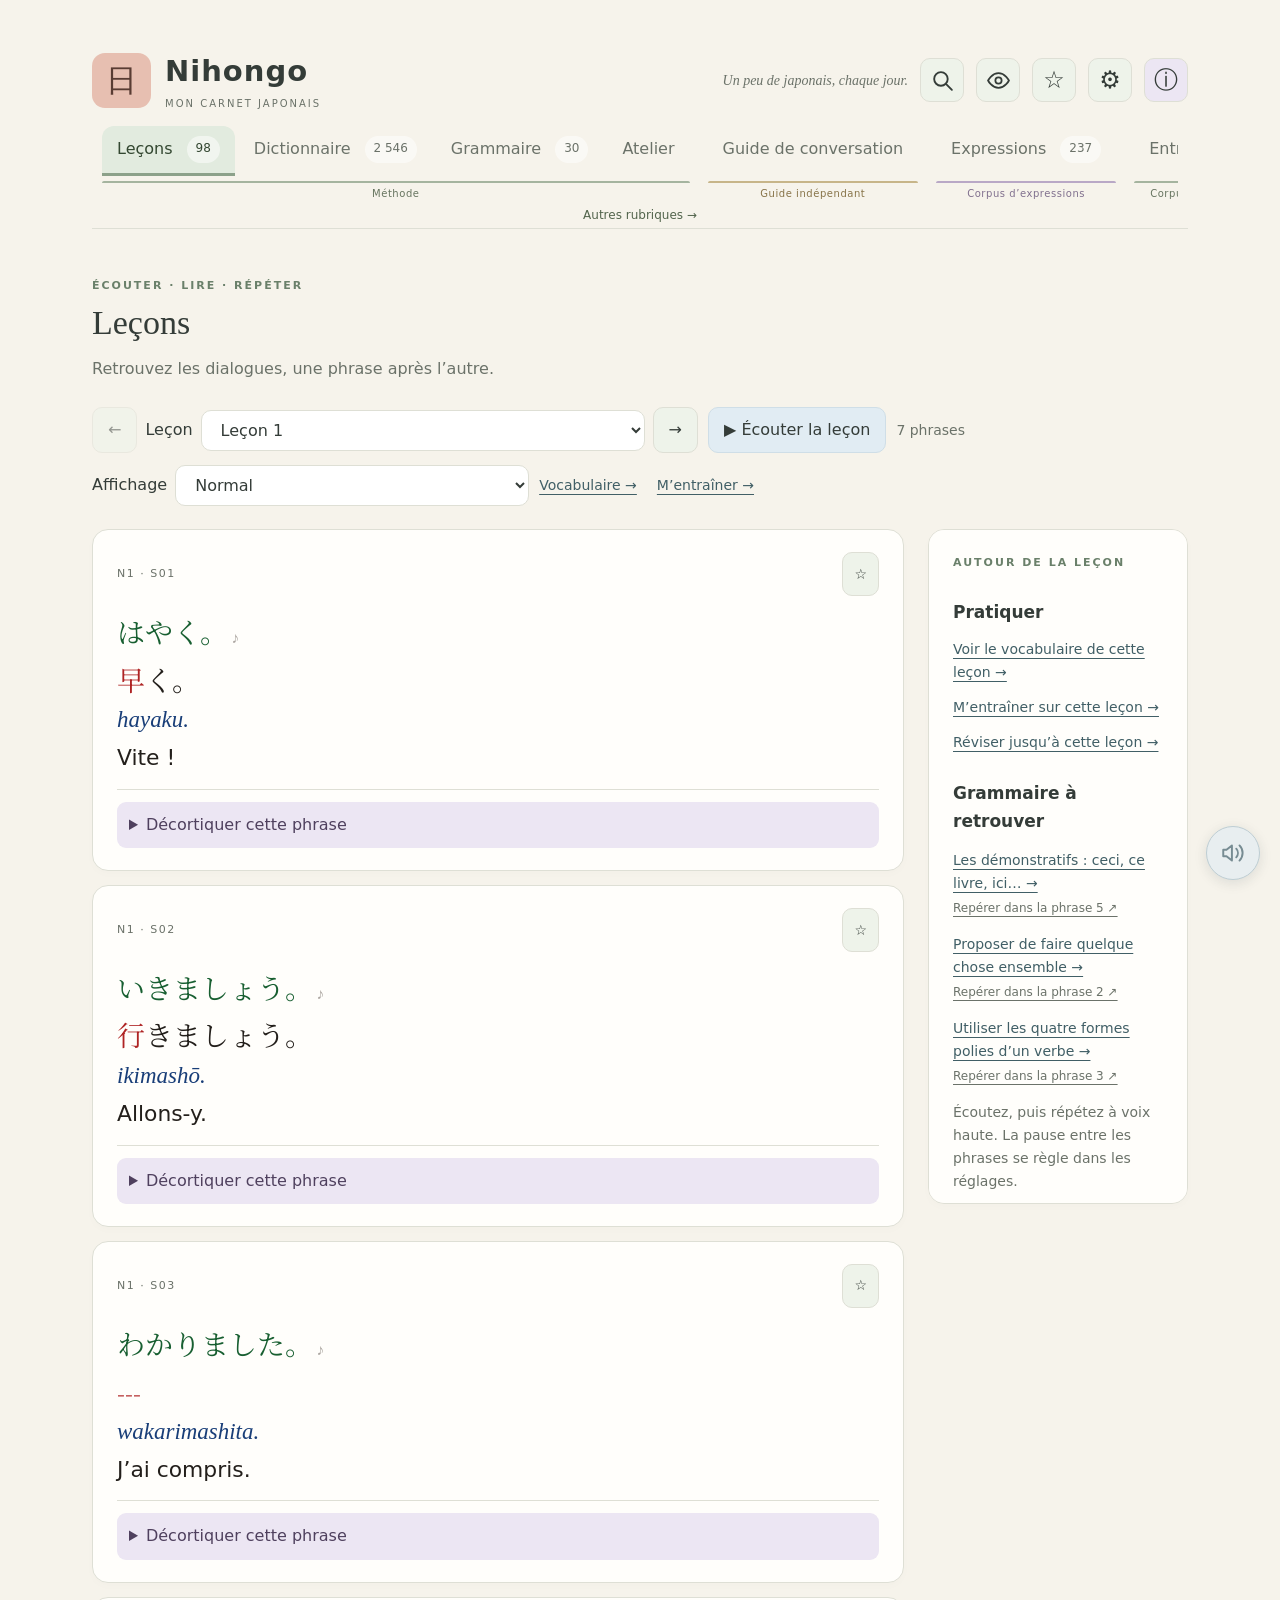
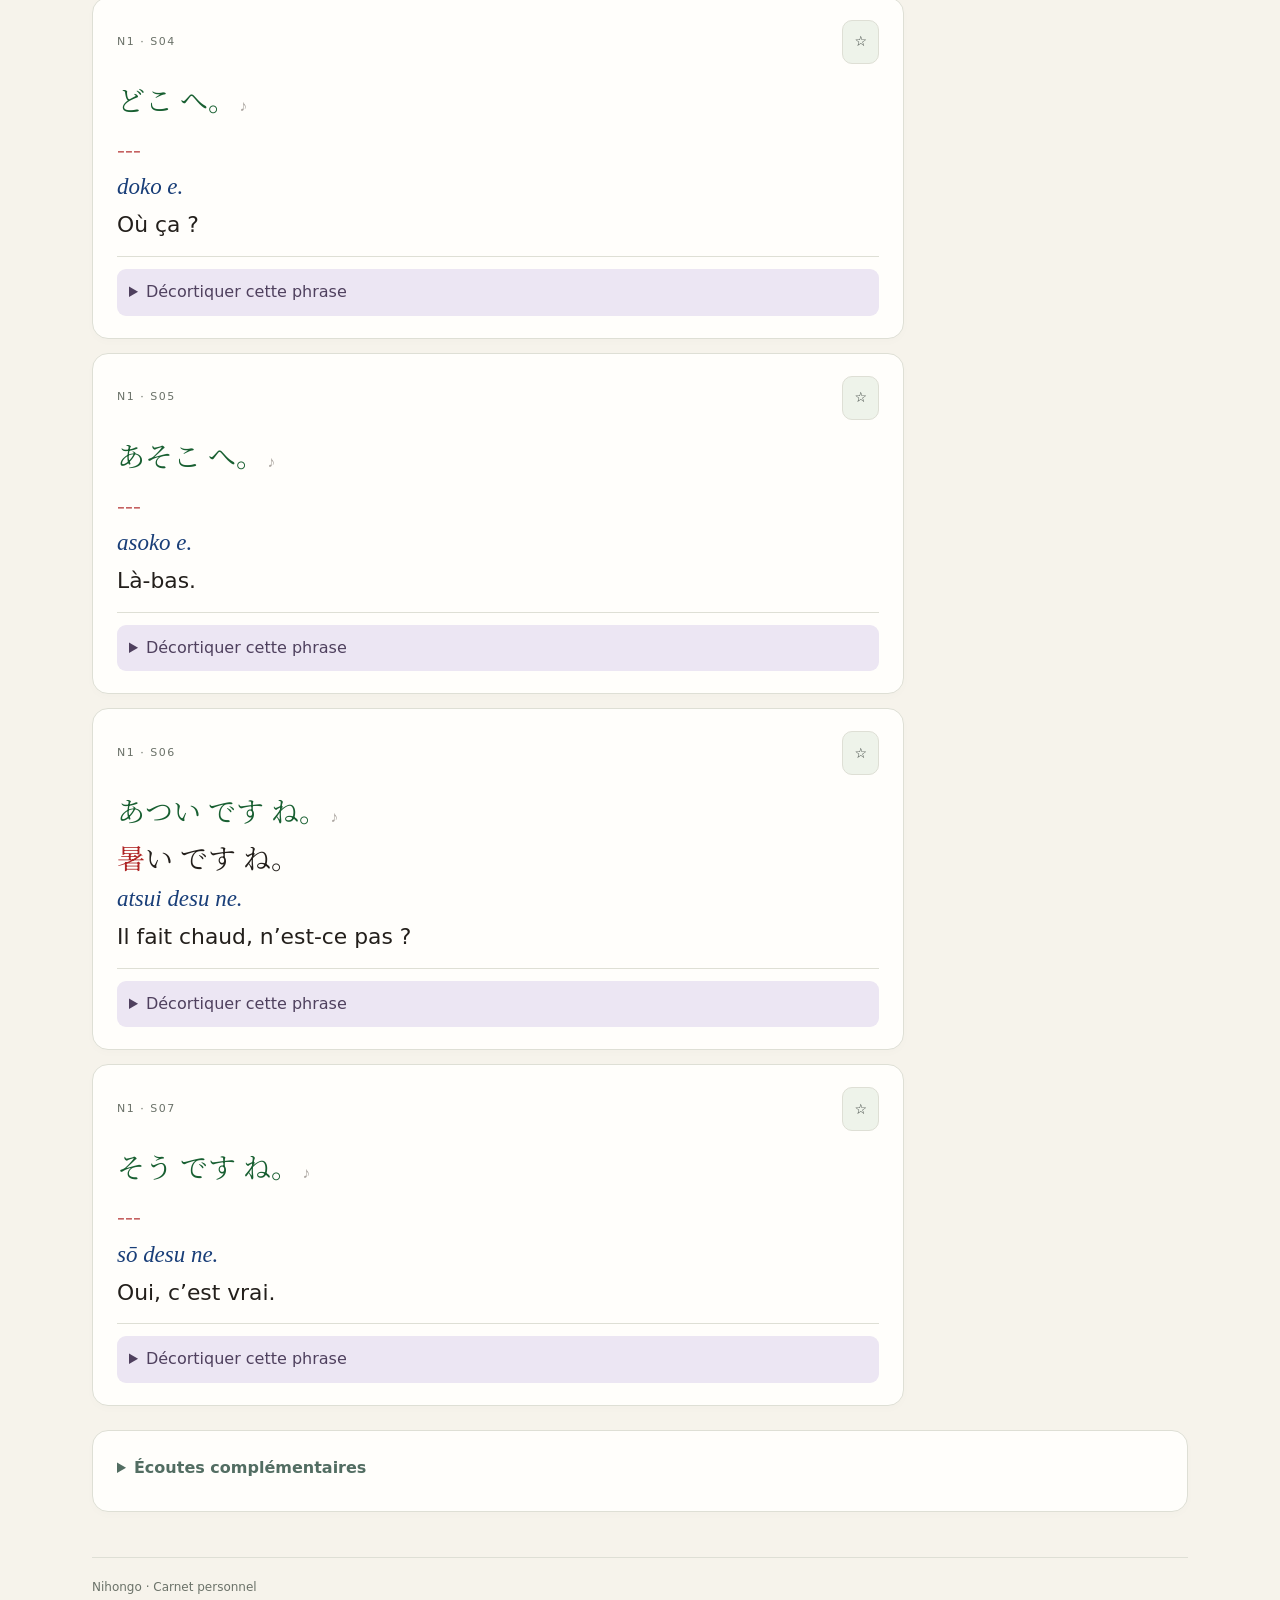
==== commit 30873514: "Add files via upload" ====
--- a/index.html
+++ b/index.html
@@ -1,5 +1,5 @@
 <!doctype html>
-<html lang="fr"><head><meta charset="utf-8"><meta name="viewport" content="width=device-width, initial-scale=1"><meta name="theme-color" content="#f6f3eb"><title>Nihongo · Mon carnet japonais</title><link rel="preconnect" href="https://fonts.googleapis.com"><link rel="preconnect" href="https://fonts.gstatic.com" crossorigin><link href="https://fonts.googleapis.com/css2?family=M+PLUS+Rounded+1c:wght@400;500&family=Noto+Serif+JP:wght@400;500&display=swap" rel="stylesheet"><link rel="stylesheet" href="style.css?v=20261018-lot-e"><script src="romaji.js?v=20261009-macrons" defer></script><script src="explications-romaji.js?v=20261017-expressions" defer></script><script src="decorticage-auto.js?v=20261003-sans-espaces" defer></script><script src="decorticage.js" defer></script><script src="particules.js?v=20260929-lieux" defer></script><script src="constructions.js?v=20261017-lot-c" defer></script><script src="atelier-engine.js?v=20261004-ecoute" defer></script><script src="phrase-generator.js?v=20261010-expressions" defer></script><script src="parcours-commander.js?v=20261017-lot-c" defer></script><script src="atelier.js?v=20261012-explications" defer></script><script src="lesson-links.js" defer></script><script src="fondements.js?v=20261002-accordion" defer></script><script src="grammaire-tableau.js?v=20261016-aides" defer></script><script src="complements.js?v=20260928-synth" defer></script><script src="audio-local.js?v=20261004-ecoute" defer></script><script src="guide-themes.js?v=20261007-expressions" defer></script><script src="guide-lexicon.js?v=20261001-stabilisation" defer></script><script src="guide.js?v=20261012-explications" defer></script><script src="expressions.js?v=20261017-lot-d-livraison" defer></script><script src="app.js?v=20261017-lot-d-livraison" defer></script><script src="navigation.js?v=20261018-lot-e" defer></script><script src="project-info.js?v=20261008-synthese" defer></script><script src="corpus-search-engine.js?v=20261017-recherche" defer></script><script src="corpus-search.js?v=20261017-lot-d-livraison" defer></script></head>
+<html lang="fr"><head><meta charset="utf-8"><meta name="viewport" content="width=device-width, initial-scale=1"><meta name="theme-color" content="#f6f3eb"><title>Nihongo · Mon carnet japonais</title><link rel="preconnect" href="https://fonts.googleapis.com"><link rel="preconnect" href="https://fonts.gstatic.com" crossorigin><link href="https://fonts.googleapis.com/css2?family=M+PLUS+Rounded+1c:wght@400;500&family=Noto+Serif+JP:wght@400;500&display=swap" rel="stylesheet"><link rel="stylesheet" href="style.css?v=20261018-conversations"><script src="romaji.js?v=20261009-macrons" defer></script><script src="explications-romaji.js?v=20261017-expressions" defer></script><script src="decorticage-auto.js?v=20261003-sans-espaces" defer></script><script src="decorticage.js" defer></script><script src="particules.js?v=20260929-lieux" defer></script><script src="constructions.js?v=20261017-lot-c" defer></script><script src="atelier-engine.js?v=20261004-ecoute" defer></script><script src="phrase-generator.js?v=20261010-expressions" defer></script><script src="parcours-commander.js?v=20261017-lot-c" defer></script><script src="atelier.js?v=20261012-explications" defer></script><script src="lesson-links.js" defer></script><script src="fondements.js?v=20261002-accordion" defer></script><script src="grammaire-tableau.js?v=20261016-aides" defer></script><script src="complements.js?v=20260928-synth" defer></script><script src="audio-local.js?v=20261018-conversations" defer></script><script src="guide-themes.js?v=20261007-expressions" defer></script><script src="guide-lexicon.js?v=20261001-stabilisation" defer></script><script src="guide.js?v=20261012-explications" defer></script><script src="expressions.js?v=20261017-lot-d-livraison" defer></script><link rel="stylesheet" href="conversations.css?v=20261018-integration"><script src="conversations.js?v=20261018-integration" defer></script><script src="app.js?v=20261018-integration" defer></script><script src="navigation.js?v=20261018-conversations" defer></script><script src="project-info.js?v=20261008-synthese" defer></script><script src="corpus-search-engine.js?v=20261017-recherche" defer></script><script src="corpus-search.js?v=20261018-conversations" defer></script></head>
 <body><div class="shell"><header class="masthead"><a class="brand" href="#quick-guide" aria-haspopup="dialog" aria-controls="quick-guide" aria-label="Nihongo — Guide rapide · 使い方" title="Guide rapide · 使い方"><span class="seal" aria-hidden="true">日</span><span><strong>Nihongo</strong><small>MON CARNET JAPONAIS</small></span></a><span class="tagline">Un peu de japonais, chaque jour.</span><button id="saved-toggle" class="header-icon" aria-label="Favoris" title="Favoris" aria-expanded="false" aria-controls="saved"><span aria-hidden="true">☆</span></button><button id="settings-toggle" class="header-icon" aria-label="Réglages" title="Réglages" aria-expanded="false" aria-controls="settings"><span aria-hidden="true">⚙</span></button><button id="info-toggle" class="header-icon" aria-label="Infos" title="Infos" type="button" aria-haspopup="dialog" aria-controls="project-info"><span aria-hidden="true">ⓘ</span></button></header>
 <section id="saved" class="panel" hidden aria-label="Mes favoris"><h2>Mes favoris</h2><div id="saved-list" class="saved-list"></div></section>
 <section id="settings" class="panel" hidden aria-label="Réglages de lecture"><div class="settings-grid"><label>Police japonaise<select id="font"><option value="serif">Serif · Noto Serif JP</option><option value="rounded">Arrondie · M PLUS Rounded 1c</option></select></label><label>Taille du japonais <output id="size-value"></output><input id="size" type="range" min="22" max="42" step="2"></label><label>Vitesse de lecture <output id="rate-value"></output><input id="rate" type="range" min="0.5" max="1.2" step="0.01"></label><div id="audio-mode-setting" class="audio-folder-setting"><label for="audio-mode">Lecture des phrases</label><select id="audio-mode"><option value="synthetic">Voix de synthèse</option><option value="recorded" disabled>Enregistrements réels</option></select><small id="audio-folder-help" class="muted"><strong>Lecture sur votre disque uniquement.</strong> Firefox peut demander d’« envoyer » le dossier : ce lecteur utilise les fichiers localement, sans les téléverser sur Internet ni sur GitHub.</small><button id="choose-audio-folder" type="button" aria-describedby="audio-folder-help">Choisir mon dossier audio</button><input id="audio-folder-input" type="file" webkitdirectory multiple hidden><small id="audio-mode-note" class="muted" role="status"></small><details id="audio-diagnostic"><summary>Diagnostic de sélection audio</summary><p class="muted">Informations locales uniquement. Aucun fichier envoyé. Version du diagnostic : 28 septembre · 1.</p><pre id="audio-diagnostic-report" role="status">Aucune sélection reçue pour cette visite.</pre></details></div><label>Voix japonaise<select id="voice"></select></label><label>Pause entre les phrases<select id="gap"><option value="500">Courte · ½ seconde</option><option value="2000">Pour répéter · 2 secondes</option><option value="4000">Pour répéter · 4 secondes</option></select></label></div><p class="muted">Réglages et favoris conservés sur cet appareil. La voix dépend des voix japonaises disponibles dans votre navigateur.</p></section>
@@ -16,6 +16,7 @@
     <div class="source-links"><a href="#expressions" data-tab="expressions">Expressions <span>237</span></a></div>
     <small class="source-caption" aria-hidden="true">Corpus d’expressions</small>
   </div>
+  <div class="source-group source-conversations" role="group" aria-label="Corpus original : conversations entre amis"><div class="source-links"><a href="#conversations" data-tab="conversations">Entre amis</a></div><small class="source-caption" aria-hidden="true">Corpus original</small></div>
 </nav>
 <div class="reading-bar"><span>Afficher</span><label><input type="checkbox" id="show-kana"> Kana</label><label class="romaji-control"><input type="checkbox" id="show-romaji"> Romaji</label><label><input type="checkbox" id="show-fr"> Français</label><button id="stop-audio" class="audio" disabled hidden>■ Arrêter l’audio</button></div><p id="audio-status" class="status" role="status"></p>
 <main id="main" tabindex="-1"><p class="panel">Chargement de votre carnet…</p></main><footer><span>Nihongo · Carnet personnel</span></footer></div><button id="pause-audio" class="floating-audio" type="button" aria-label="Mettre l’écoute en pause" aria-pressed="false" title="Mettre l’écoute en pause" disabled hidden><svg viewBox="0 0 24 24" width="26" height="26" aria-hidden="true" fill="none" stroke="currentColor" stroke-width="1.8" stroke-linecap="round" stroke-linejoin="round"><path d="M11 5 6 9H3v6h3l5 4Z"/><path d="M15 8a6 6 0 0 1 0 8M18 5a10 10 0 0 1 0 14"/><path class="audio-slash" d="m3 3 18 18"/></svg></button><dialog id="quick-guide" aria-labelledby="quick-guide-title">
@@ -123,6 +124,7 @@
       <p>L’accès <strong>Vocabulaire</strong> rassemble les mots et expressions des listes structurées, avec catégories, sous-catégories et recherche. Cliquez sur le japonais pour écouter ; les aides Romaji et Français s’appliquent. « Voir dans le guide » ouvre le passage source ; le retour conserve vos filtres. Cette sélection reste indépendante du dictionnaire des leçons et ne couvre pas tous les mots du livre.</p>
       <p><strong>Lexique :</strong> 1 234 mots et expressions, en français → japonais (ordre alphabétique français) ou japonais → français (ordre alphabétique de la prononciation du Guide). Lettres A–Z, recherche, filtre par catégorie, écoute, favoris communs et retour au passage d’origine. La recherche porte sur le français dans le premier sens, sur le japonais et la prononciation dans le second. Les conventions de transcription du Guide sont conservées ; quelques erreurs repérées ont été corrigées.</p><p>Vocabulaire et Lexique comprennent les 787 entrées des tableaux et 447 entrées issues des 363 groupes d’expressions du Guide, avec leurs lectures et favoris communs. L’accès <strong>Situations et thèmes</strong> regroupe les contenus en 13 situations et sujets : contacts, présentation, rencontres, repas, transports, orientation, logement, achats, temps et météo, sorties, aide et santé, services et travail, japonais. La recherche filtre les thèmes et leurs contenus ; chaque lien retrouve le contexte du Guide.</p><p>Les expressions structurées réunissent français, japonais et prononciation, avec une étoile commune et une écoute par phrase pour les groupes détaillés. Les anciens favoris de leurs différentes lignes retrouvent cette expression complète. Une étoile conserve une expression, une ligne de tableau, un tableau entier ou une explication. Retrouvez ces éléments dans Favoris → Guide, avec un aperçu et un retour au texte original. Ils sont conservés dans ce navigateur sur cet appareil.</p><p>Le texte et la transcription suivent la source de 2013, avec des adaptations éditoriales ciblées et des notes de contexte : les conventions de prononciation peuvent donc différer de celles des leçons. Il ne s’agit pas d’une nouvelle traduction.</p>
     </details>
+    <details><summary>Conversations entre amis</summary><p><a href="#conversations">Conversations entre amis</a> propose le lot T01/S02 v1.0 : 80 entrées, trois niveaux, 14 branches et 12 points de clarification, à deux ou trois interlocuteurs. Relecture linguistique par ChatGPT (IA), sans revue native. Rubrique intégrée après validation de CilMac. Japonais en premier, kanji rouges, kana espacés, aides indépendantes et réglage global via Affichage. Les kana sont cliquables pour écouter. Recommencer conserve les aides ; la répétition lente utilise une vitesse temporaire. Pas de nouveaux favoris ni d’indexation globale.</p></details>
     <details><summary>6. Expressions · quotidien et familier</summary>
       <p>Une collection autonome de <strong>237 expressions</strong> : <strong>Quotidien</strong> (125 phrases, surtout entre proches) et <strong>Familier &amp; dramas</strong> (112 réactions et tournures à comprendre en contexte). Ces deux entrées ne correspondent pas à deux niveaux de politesse. Le corpus reste distinct du Dictionnaire et du Guide. Dans l’Atelier, « Explorer librement → Expressions du quotidien » compose 36 variantes autour de 12 expressions sélectionnées.</p>
       <p><strong>Enrichissement du 17 octobre 2026 :</strong> 47 expressions ajoutées avec leurs contextes et précautions. Les recherches « relax » et « cool » retrouvent des expressions pour se détendre, prendre son temps ou exprimer une appréciation, selon la situation.</p>
@@ -212,7 +214,7 @@
     <p>Expressions est le troisième corpus : 125 expressions du quotidien et 112 expressions familières ou de dramas. Les fichiers originaux sont conservés ; le site utilise des copies éditoriales avec lectures, traductions, indications de registre et précautions d’emploi.</p>
     <p>Ces données sont enregistrées dans des fichiers JSON distincts. Les corrections d’interface et les enrichissements pédagogiques n’impliquent pas de réécrire silencieusement les phrases japonaises sources.</p>
     <h4>3. Des modules spécialisés</h4>
-    <p><code>app.js?v=20261017-lot-d-livraison organise les vues principales et les fonctions communes. Des modules séparés prennent en charge l’Atelier, le Guide, les Expressions, la recherche, l’audio et la navigation. Les réglages de lecture et les favoris sont partagés entre les rubriques qui les utilisent.</p>
+    <p><code>app.js?v=20261018-integration organise les vues principales et les fonctions communes. Des modules séparés prennent en charge l’Atelier, le Guide, les Expressions, la recherche, l’audio et la navigation. Les réglages de lecture et les favoris sont partagés entre les rubriques qui les utilisent.</p>
     <p>Les aides distinguent le japonais, sa lecture en kana, le romaji et la traduction. Les transformations de romaji destinées à l’affichage sont contrôlées par un module commun ; elles ne reposent pas sur un remplacement aveugle de toutes les suites de lettres. Certaines activités gardent leurs propres aides afin de masquer les réponses pendant l’entraînement.</p>
     <h4>4. La recherche se fait sur l’appareil</h4>
     <p>Un index rassemble les contenus pédagogiques des différentes sources. Il contient actuellement 13 653 éléments avant regroupement : des mots, phrases, explications et exercices, et non autant de phrases uniques.</p>
@@ -249,7 +251,7 @@
     <p>Ces vérifications techniques ne remplacent ni une relecture pédagogique native, ni des essais réels dans chaque navigateur. Les contrôles de synthèse simulée ne certifient pas l’écoute réelle ; Safari sur iPad et Firefox demandent leurs propres vérifications.</p>
     <p>Le script de préparation copie les fichiers nécessaires dans <code>site-public</code>, sans les enregistrements audio ni les outils de travail. Cette copie est prête à être déposée sur l’hébergement ; la préparation locale ne publie rien à distance. Le README et le cahier des charges conservent l’état du projet et l’historique détaillé des décisions.</p>
    </section>
-    <p class="muted info-version">Par CilMac et ChatGPT Astra :-)<br>Dernière modification : <time id="project-last-modified" datetime="2026-10-18T06:25+02:00">18/10/2026 à 06:25 (heure de Paris)</time></p>
+    <p class="muted info-version">Par CilMac et ChatGPT Astra :-)<br>Dernière modification : <time id="project-last-modified" datetime="2026-10-18T17:24+02:00">18/10/2026 à 17:24 (heure de Paris)</time></p>
   </div>
 </dialog>
 
--- a/conversations.css
+++ b/conversations.css
@@ -0,0 +1,44 @@
+/* Présentation propre aux conversations : aucune règle sur les lectures historiques. */
+body.conversations-active .shell{max-width:1280px}
+.conversation-levels{display:flex;gap:10px;flex-wrap:wrap;margin:18px 0}
+.conversation-levels a{padding:10px 16px;border:1px solid var(--line);border-radius:10px;text-decoration:none;background:#fffefb;min-height:44px}
+.conversation-levels a[aria-current]{background:var(--sage);border-color:#8ca18a}
+.conversation-layout{display:grid;grid-template-columns:minmax(0,1fr) 260px;gap:22px;align-items:start}
+.conversation-branches{grid-column:2;grid-row:1;margin:0;padding:14px;background:#fffefb;border:1px solid var(--line);border-radius:14px;position:sticky;top:calc(var(--navigation-height,160px) + 12px)}
+.conversation-branches summary{min-height:44px;overflow-wrap:anywhere}
+.conversation-branches summary span{display:block;font-size:13px;color:var(--muted);padding-top:6px}
+.conversation-choices{display:grid;gap:8px;margin-top:12px}
+.conversation-choices button{text-align:left;width:100%;background:#fffefb;min-height:44px}
+.conversation-choices button[aria-pressed=true]{background:var(--sage);border-color:#8ca18a}
+.conversation-choices small{display:block;color:var(--muted);font-size:12px;margin-top:4px}
+.conversation-reader{grid-column:1;grid-row:1;min-width:0}
+.conversation-tools{display:flex;gap:8px;align-items:center;flex-wrap:wrap;padding:12px 0;margin-bottom:16px;border-block:1px solid var(--line)}
+.conversation-tools button{font-size:14px}
+#conversation-aid-status{font-size:13px;color:var(--muted)}
+.conversation-turn{background:#fffefb;border:1px solid var(--line);border-left:4px solid #a7bdc7;border-radius:14px;padding:16px 20px;margin:0 0 16px;overflow-wrap:anywhere;scroll-margin-top:calc(var(--navigation-height,160px) + 20px)}
+.conversation-turn[data-speaker=cilmac]{border-left-color:#9ab28d}
+.conversation-turn[data-speaker=plume]{border-left-color:#b8a1c8}
+.conversation-turn-head{display:flex;align-items:center;justify-content:space-between;gap:10px;flex-wrap:wrap;margin-bottom:12px}
+.conversation-turn-head strong{font-weight:550}
+.conversation-turn-head small{font-size:12px;color:var(--muted);margin-right:8px}
+.conversation-local{display:flex;gap:5px;flex-wrap:wrap}
+.conversation-local button{min-height:44px;min-width:44px;font-size:13px;padding:7px 10px;background:#fffefb}
+.conversation-local button[aria-pressed=true]{background:var(--sage)}
+.conversation-local button[aria-pressed=false]{background:#f5f3ef;color:#6b7269}
+.conversation-local .audio{background:var(--blue)}
+.conversation-jp{font:400 var(--jp-size)/1.65 var(--jp-font);color:#231f1b;margin:5px 0 10px}
+.conversation-jp .kanji{color:#af2424}
+.conversation-kana{font-size:calc(var(--jp-size) * .75);line-height:1.65;color:#49724f;margin:7px 0}
+.conversation-romaji{font:italic calc(var(--jp-size) * .75)/1.5 Georgia,serif;color:#193e78;margin:7px 0}
+.conversation-fr{font-size:calc(var(--jp-size) * .75);line-height:1.5;margin:9px 0 0}
+#conversations [hidden]{display:none!important}
+.conversation-clarification summary{min-height:44px;display:flex;align-items:center}
+.conversation-clarification .conversation-turn{margin-top:12px;padding:12px}
+#conversation-branch-title{scroll-margin-top:calc(var(--navigation-height,160px) + 20px)}
+@media(max-width:999px){.conversation-layout{grid-template-columns:1fr}.conversation-branches{grid-column:1;grid-row:1;position:static}.conversation-reader{grid-column:1;grid-row:2}.conversation-choices{grid-template-columns:repeat(2,minmax(0,1fr))}}
+@media(max-width:600px){.conversation-turn{padding:13px}.conversation-local{width:100%}.conversation-local button{flex:1;padding:7px 6px}.conversation-choices{grid-template-columns:1fr}.conversation-clarification .conversation-turn{padding:8px}.conversation-layout{gap:14px}}
+@media(max-height:650px){.conversation-branches{position:static}}
+@media(max-width:360px){.conversation-local button{font-size:12px;white-space:nowrap}.conversation-local .audio{flex:0 0 44px}}
+
+.conversation-kana.kana-audio{display:block;width:100%;text-align:left;background:transparent;border:0;padding:0;cursor:pointer;min-height:44px}
+.conversation-kana[hidden]{display:none!important}
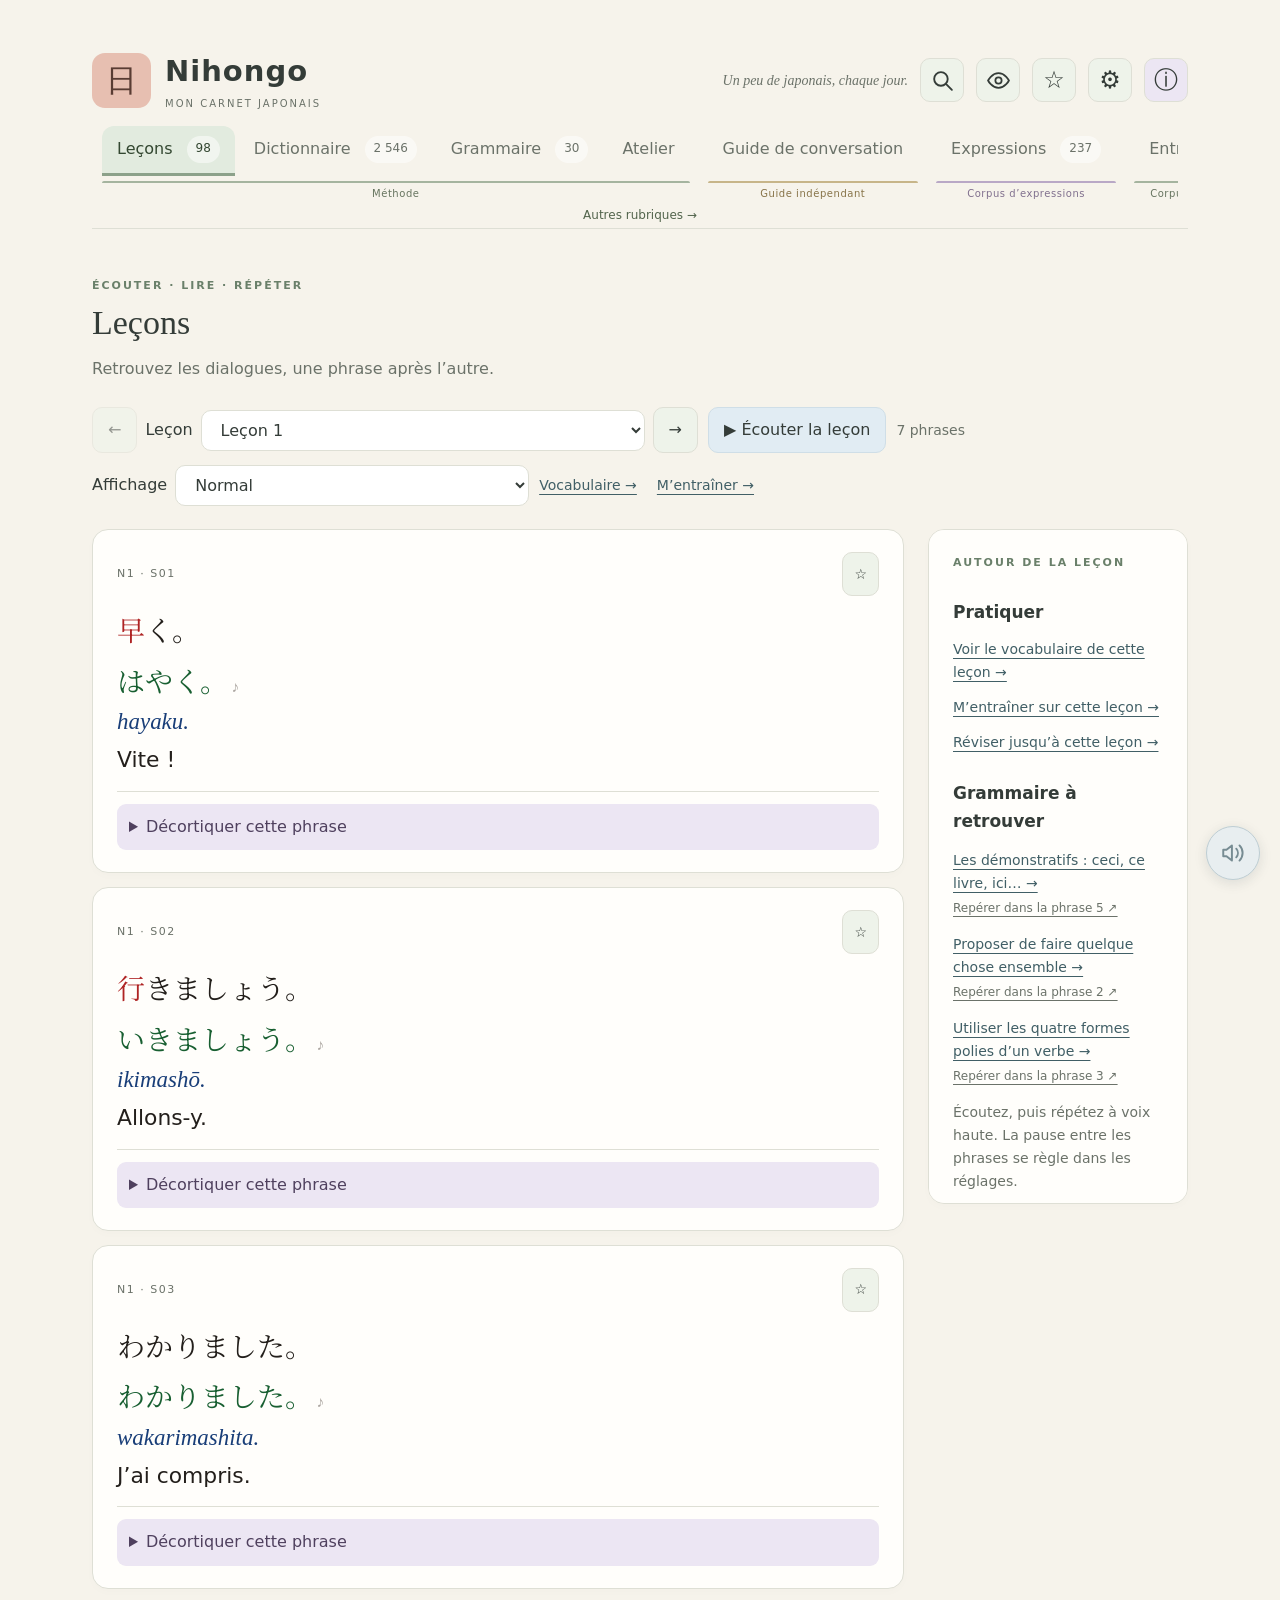
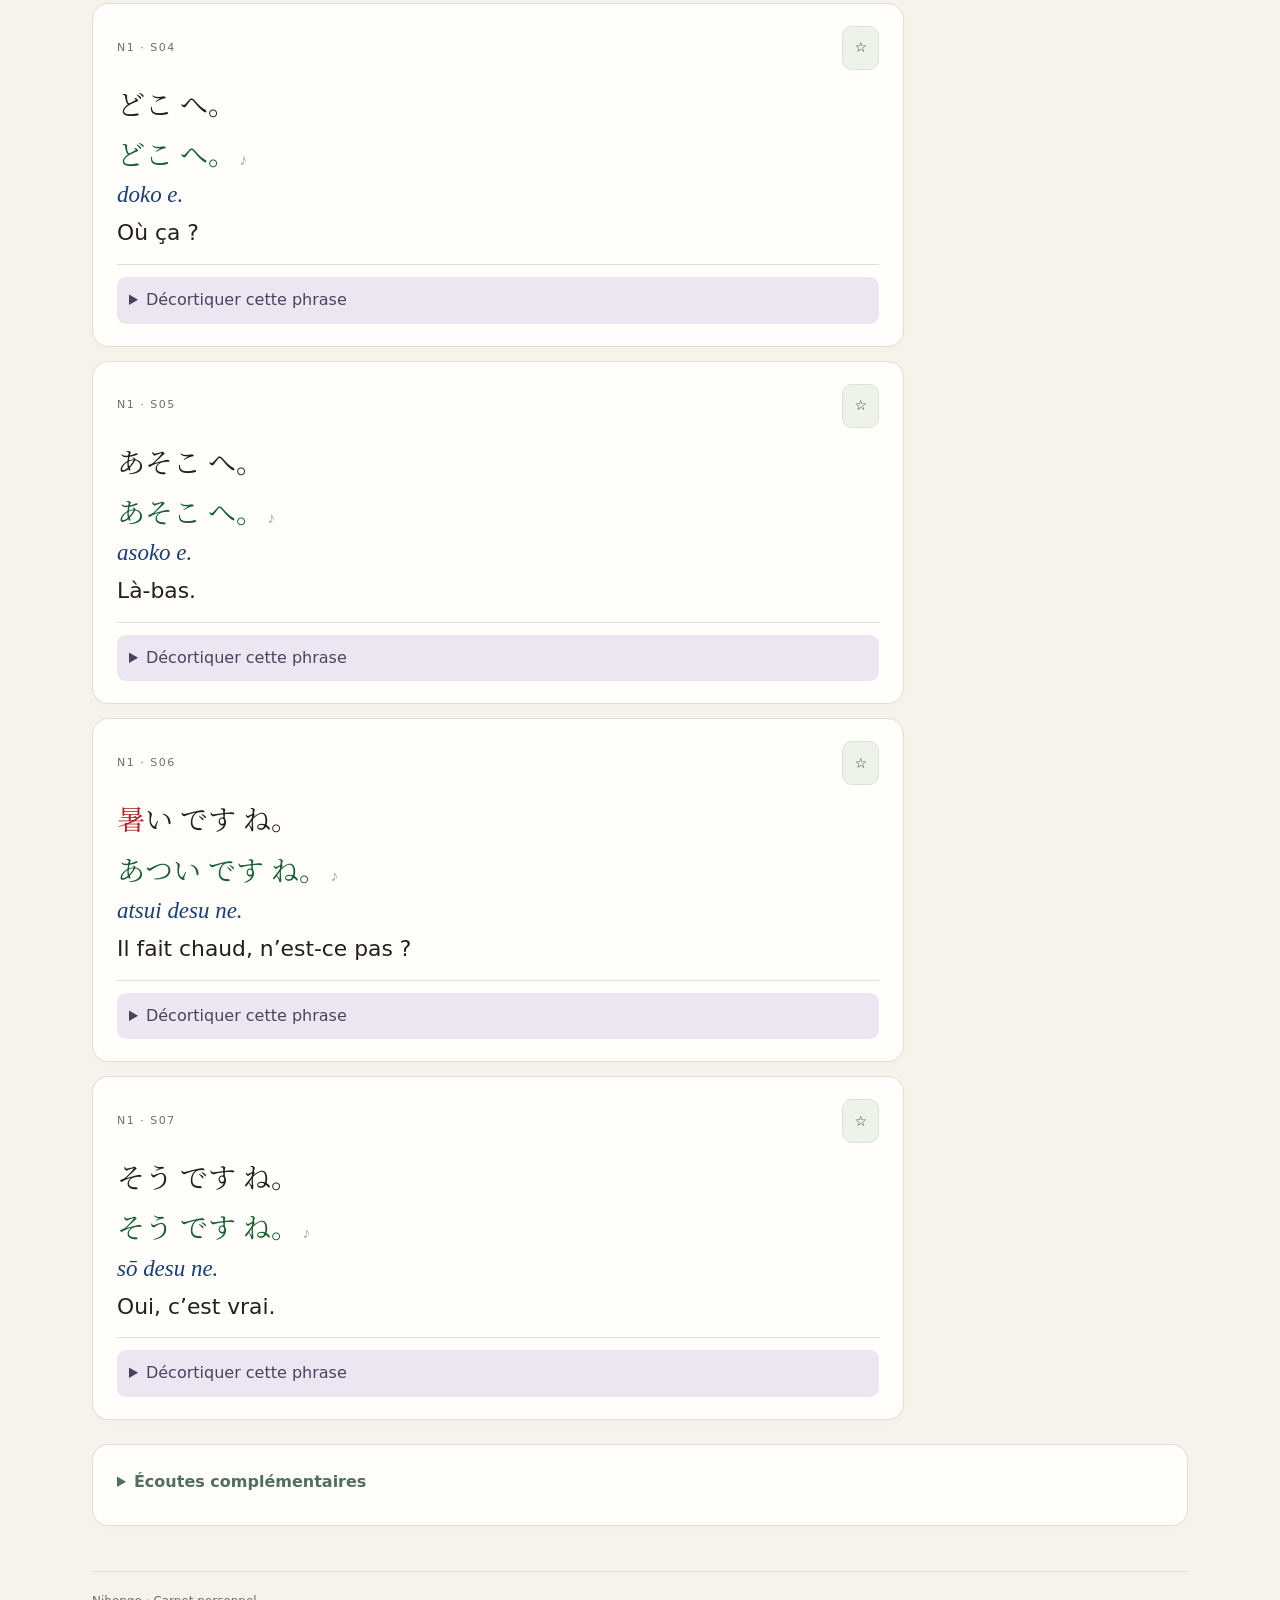
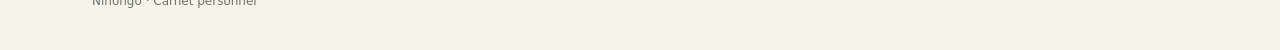
==== commit 471cbfc4: "Add files via upload" ====
--- a/index.html
+++ b/index.html
@@ -1,5 +1,5 @@
 <!doctype html>
-<html lang="fr"><head><meta charset="utf-8"><meta name="viewport" content="width=device-width, initial-scale=1"><meta name="theme-color" content="#f6f3eb"><title>Nihongo · Mon carnet japonais</title><link rel="preconnect" href="https://fonts.googleapis.com"><link rel="preconnect" href="https://fonts.gstatic.com" crossorigin><link href="https://fonts.googleapis.com/css2?family=M+PLUS+Rounded+1c:wght@400;500&family=Noto+Serif+JP:wght@400;500&display=swap" rel="stylesheet"><link rel="stylesheet" href="style.css?v=20261018-conversations"><script src="romaji.js?v=20261009-macrons" defer></script><script src="explications-romaji.js?v=20261017-expressions" defer></script><script src="decorticage-auto.js?v=20261003-sans-espaces" defer></script><script src="decorticage.js" defer></script><script src="particules.js?v=20260929-lieux" defer></script><script src="constructions.js?v=20261017-lot-c" defer></script><script src="atelier-engine.js?v=20261004-ecoute" defer></script><script src="phrase-generator.js?v=20261010-expressions" defer></script><script src="parcours-commander.js?v=20261017-lot-c" defer></script><script src="atelier.js?v=20261012-explications" defer></script><script src="lesson-links.js" defer></script><script src="fondements.js?v=20261002-accordion" defer></script><script src="grammaire-tableau.js?v=20261016-aides" defer></script><script src="complements.js?v=20260928-synth" defer></script><script src="audio-local.js?v=20261018-conversations" defer></script><script src="guide-themes.js?v=20261007-expressions" defer></script><script src="guide-lexicon.js?v=20261001-stabilisation" defer></script><script src="guide.js?v=20261012-explications" defer></script><script src="expressions.js?v=20261017-lot-d-livraison" defer></script><link rel="stylesheet" href="conversations.css?v=20261018-integration"><script src="conversations.js?v=20261018-integration" defer></script><script src="app.js?v=20261018-integration" defer></script><script src="navigation.js?v=20261018-conversations" defer></script><script src="project-info.js?v=20261008-synthese" defer></script><script src="corpus-search-engine.js?v=20261017-recherche" defer></script><script src="corpus-search.js?v=20261018-conversations" defer></script></head>
+<html lang="fr"><head><meta charset="utf-8"><meta name="viewport" content="width=device-width, initial-scale=1"><meta name="theme-color" content="#f6f3eb"><title>Nihongo · Mon carnet japonais</title><link rel="preconnect" href="https://fonts.googleapis.com"><link rel="preconnect" href="https://fonts.gstatic.com" crossorigin><link href="https://fonts.googleapis.com/css2?family=M+PLUS+Rounded+1c:wght@400;500&family=Noto+Serif+JP:wght@400;500&display=swap" rel="stylesheet"><link rel="stylesheet" href="style.css?v=20261019-ordre-lecture"><script src="romaji.js?v=20261009-macrons" defer></script><script src="explications-romaji.js?v=20261017-expressions" defer></script><script src="decorticage-auto.js?v=20261003-sans-espaces" defer></script><script src="decorticage.js" defer></script><script src="particules.js?v=20260929-lieux" defer></script><script src="constructions.js?v=20261017-lot-c" defer></script><script src="atelier-engine.js?v=20261004-ecoute" defer></script><script src="phrase-generator.js?v=20261010-expressions" defer></script><script src="parcours-commander.js?v=20261017-lot-c" defer></script><script src="atelier.js?v=20261019-ordre-lecture" defer></script><script src="lesson-links.js" defer></script><script src="fondements.js?v=20261002-accordion" defer></script><script src="grammaire-tableau.js?v=20261016-aides" defer></script><script src="complements.js?v=20260928-synth" defer></script><script src="audio-local.js?v=20261018-conversations" defer></script><script src="guide-themes.js?v=20261007-expressions" defer></script><script src="guide-lexicon.js?v=20261001-stabilisation" defer></script><script src="guide.js?v=20261012-explications" defer></script><script src="expressions.js?v=20261017-lot-d-livraison" defer></script><link rel="stylesheet" href="conversations.css?v=20261019-notes-couleurs"><script src="conversations.js?v=20261019-notes-couleurs" defer></script><script src="app.js?v=20261019-ordre-lecture" defer></script><script src="navigation.js?v=20261018-conversations" defer></script><script src="project-info.js?v=20261008-synthese" defer></script><script src="corpus-search-engine.js?v=20261017-recherche" defer></script><script src="corpus-search.js?v=20261018-conversations" defer></script></head>
 <body><div class="shell"><header class="masthead"><a class="brand" href="#quick-guide" aria-haspopup="dialog" aria-controls="quick-guide" aria-label="Nihongo — Guide rapide · 使い方" title="Guide rapide · 使い方"><span class="seal" aria-hidden="true">日</span><span><strong>Nihongo</strong><small>MON CARNET JAPONAIS</small></span></a><span class="tagline">Un peu de japonais, chaque jour.</span><button id="saved-toggle" class="header-icon" aria-label="Favoris" title="Favoris" aria-expanded="false" aria-controls="saved"><span aria-hidden="true">☆</span></button><button id="settings-toggle" class="header-icon" aria-label="Réglages" title="Réglages" aria-expanded="false" aria-controls="settings"><span aria-hidden="true">⚙</span></button><button id="info-toggle" class="header-icon" aria-label="Infos" title="Infos" type="button" aria-haspopup="dialog" aria-controls="project-info"><span aria-hidden="true">ⓘ</span></button></header>
 <section id="saved" class="panel" hidden aria-label="Mes favoris"><h2>Mes favoris</h2><div id="saved-list" class="saved-list"></div></section>
 <section id="settings" class="panel" hidden aria-label="Réglages de lecture"><div class="settings-grid"><label>Police japonaise<select id="font"><option value="serif">Serif · Noto Serif JP</option><option value="rounded">Arrondie · M PLUS Rounded 1c</option></select></label><label>Taille du japonais <output id="size-value"></output><input id="size" type="range" min="22" max="42" step="2"></label><label>Vitesse de lecture <output id="rate-value"></output><input id="rate" type="range" min="0.5" max="1.2" step="0.01"></label><div id="audio-mode-setting" class="audio-folder-setting"><label for="audio-mode">Lecture des phrases</label><select id="audio-mode"><option value="synthetic">Voix de synthèse</option><option value="recorded" disabled>Enregistrements réels</option></select><small id="audio-folder-help" class="muted"><strong>Lecture sur votre disque uniquement.</strong> Firefox peut demander d’« envoyer » le dossier : ce lecteur utilise les fichiers localement, sans les téléverser sur Internet ni sur GitHub.</small><button id="choose-audio-folder" type="button" aria-describedby="audio-folder-help">Choisir mon dossier audio</button><input id="audio-folder-input" type="file" webkitdirectory multiple hidden><small id="audio-mode-note" class="muted" role="status"></small><details id="audio-diagnostic"><summary>Diagnostic de sélection audio</summary><p class="muted">Informations locales uniquement. Aucun fichier envoyé. Version du diagnostic : 28 septembre · 1.</p><pre id="audio-diagnostic-report" role="status">Aucune sélection reçue pour cette visite.</pre></details></div><label>Voix japonaise<select id="voice"></select></label><label>Pause entre les phrases<select id="gap"><option value="500">Courte · ½ seconde</option><option value="2000">Pour répéter · 2 secondes</option><option value="4000">Pour répéter · 4 secondes</option></select></label></div><p class="muted">Réglages et favoris conservés sur cet appareil. La voix dépend des voix japonaises disponibles dans votre navigateur.</p></section>
@@ -124,7 +124,7 @@
       <p>L’accès <strong>Vocabulaire</strong> rassemble les mots et expressions des listes structurées, avec catégories, sous-catégories et recherche. Cliquez sur le japonais pour écouter ; les aides Romaji et Français s’appliquent. « Voir dans le guide » ouvre le passage source ; le retour conserve vos filtres. Cette sélection reste indépendante du dictionnaire des leçons et ne couvre pas tous les mots du livre.</p>
       <p><strong>Lexique :</strong> 1 234 mots et expressions, en français → japonais (ordre alphabétique français) ou japonais → français (ordre alphabétique de la prononciation du Guide). Lettres A–Z, recherche, filtre par catégorie, écoute, favoris communs et retour au passage d’origine. La recherche porte sur le français dans le premier sens, sur le japonais et la prononciation dans le second. Les conventions de transcription du Guide sont conservées ; quelques erreurs repérées ont été corrigées.</p><p>Vocabulaire et Lexique comprennent les 787 entrées des tableaux et 447 entrées issues des 363 groupes d’expressions du Guide, avec leurs lectures et favoris communs. L’accès <strong>Situations et thèmes</strong> regroupe les contenus en 13 situations et sujets : contacts, présentation, rencontres, repas, transports, orientation, logement, achats, temps et météo, sorties, aide et santé, services et travail, japonais. La recherche filtre les thèmes et leurs contenus ; chaque lien retrouve le contexte du Guide.</p><p>Les expressions structurées réunissent français, japonais et prononciation, avec une étoile commune et une écoute par phrase pour les groupes détaillés. Les anciens favoris de leurs différentes lignes retrouvent cette expression complète. Une étoile conserve une expression, une ligne de tableau, un tableau entier ou une explication. Retrouvez ces éléments dans Favoris → Guide, avec un aperçu et un retour au texte original. Ils sont conservés dans ce navigateur sur cet appareil.</p><p>Le texte et la transcription suivent la source de 2013, avec des adaptations éditoriales ciblées et des notes de contexte : les conventions de prononciation peuvent donc différer de celles des leçons. Il ne s’agit pas d’une nouvelle traduction.</p>
     </details>
-    <details><summary>Conversations entre amis</summary><p><a href="#conversations">Conversations entre amis</a> propose le lot T01/S02 v1.0 : 80 entrées, trois niveaux, 14 branches et 12 points de clarification, à deux ou trois interlocuteurs. Relecture linguistique par ChatGPT (IA), sans revue native. Rubrique intégrée après validation de CilMac. Japonais en premier, kanji rouges, kana espacés, aides indépendantes et réglage global via Affichage. Les kana sont cliquables pour écouter. Recommencer conserve les aides ; la répétition lente utilise une vitesse temporaire. Pas de nouveaux favoris ni d’indexation globale.</p></details>
+    <details><summary>Conversations entre amis</summary><p><a href="#conversations">Conversations entre amis</a> propose trois situations : Prendre des nouvelles, Le ryokan de Takayama et On avait prévu une promenade, mais… 270 entrées, trois niveaux, 34 branches et 26 points de clarification, à deux ou trois interlocuteurs. Relecture linguistique par ChatGPT (IA), sans revue native. Rubrique intégrée après validation de CilMac. Japonais en premier, kanji rouges, kana espacés, aides indépendantes et réglage global via Affichage. Ordre de lecture harmonisé : japonais, kana, romaji, français ; le japonais identique aux kana reste intégral. Les kana sont cliquables pour écouter. « 📖 Vocabulaire identifié » présente les lectures et définitions du dictionnaire. « 🌸 À comprendre » propose 73 explications grammaticales avec surlignage temporaire des passages étudiés. Recommencer conserve les aides ; la répétition lente utilise une vitesse temporaire. Pas de nouveaux favoris ni d’indexation globale.</p></details>
     <details><summary>6. Expressions · quotidien et familier</summary>
       <p>Une collection autonome de <strong>237 expressions</strong> : <strong>Quotidien</strong> (125 phrases, surtout entre proches) et <strong>Familier &amp; dramas</strong> (112 réactions et tournures à comprendre en contexte). Ces deux entrées ne correspondent pas à deux niveaux de politesse. Le corpus reste distinct du Dictionnaire et du Guide. Dans l’Atelier, « Explorer librement → Expressions du quotidien » compose 36 variantes autour de 12 expressions sélectionnées.</p>
       <p><strong>Enrichissement du 17 octobre 2026 :</strong> 47 expressions ajoutées avec leurs contextes et précautions. Les recherches « relax » et « cool » retrouvent des expressions pour se détendre, prendre son temps ou exprimer une appréciation, selon la situation.</p>
@@ -214,7 +214,7 @@
     <p>Expressions est le troisième corpus : 125 expressions du quotidien et 112 expressions familières ou de dramas. Les fichiers originaux sont conservés ; le site utilise des copies éditoriales avec lectures, traductions, indications de registre et précautions d’emploi.</p>
     <p>Ces données sont enregistrées dans des fichiers JSON distincts. Les corrections d’interface et les enrichissements pédagogiques n’impliquent pas de réécrire silencieusement les phrases japonaises sources.</p>
     <h4>3. Des modules spécialisés</h4>
-    <p><code>app.js?v=20261018-integration organise les vues principales et les fonctions communes. Des modules séparés prennent en charge l’Atelier, le Guide, les Expressions, la recherche, l’audio et la navigation. Les réglages de lecture et les favoris sont partagés entre les rubriques qui les utilisent.</p>
+    <p><code>app.js?v=20261019-ordre-lecture organise les vues principales et les fonctions communes. Des modules séparés prennent en charge l’Atelier, le Guide, les Expressions, la recherche, l’audio et la navigation. Les réglages de lecture et les favoris sont partagés entre les rubriques qui les utilisent.</p>
     <p>Les aides distinguent le japonais, sa lecture en kana, le romaji et la traduction. Les transformations de romaji destinées à l’affichage sont contrôlées par un module commun ; elles ne reposent pas sur un remplacement aveugle de toutes les suites de lettres. Certaines activités gardent leurs propres aides afin de masquer les réponses pendant l’entraînement.</p>
     <h4>4. La recherche se fait sur l’appareil</h4>
     <p>Un index rassemble les contenus pédagogiques des différentes sources. Il contient actuellement 13 653 éléments avant regroupement : des mots, phrases, explications et exercices, et non autant de phrases uniques.</p>
@@ -251,7 +251,7 @@
     <p>Ces vérifications techniques ne remplacent ni une relecture pédagogique native, ni des essais réels dans chaque navigateur. Les contrôles de synthèse simulée ne certifient pas l’écoute réelle ; Safari sur iPad et Firefox demandent leurs propres vérifications.</p>
     <p>Le script de préparation copie les fichiers nécessaires dans <code>site-public</code>, sans les enregistrements audio ni les outils de travail. Cette copie est prête à être déposée sur l’hébergement ; la préparation locale ne publie rien à distance. Le README et le cahier des charges conservent l’état du projet et l’historique détaillé des décisions.</p>
    </section>
-    <p class="muted info-version">Par CilMac et ChatGPT Astra :-)<br>Dernière modification : <time id="project-last-modified" datetime="2026-10-18T17:24+02:00">18/10/2026 à 17:24 (heure de Paris)</time></p>
+    <p class="muted info-version">Par CilMac et ChatGPT Astra :-)<br>Dernière modification : <time id="project-last-modified" datetime="2026-10-19T13:07+02:00">19/10/2026 à 13:07 (heure de Paris)</time></p>
   </div>
 </dialog>
 
--- a/style.css
+++ b/style.css
@@ -56,10 +56,6 @@
 
 .lesson-grammar-link{margin:14px 0}.aside .lesson-grammar-link a{margin:4px 0}.aside .grammar-evidence{font-size:12px;color:var(--muted)}
 
-.language-block .kana-idem {color:#af2424;font-size:calc(var(--jp-size) * .82);}
-.language-block .jp-fallback{display:none;}
-.hide-kana .language-block .kana-idem{display:none;}
-.hide-kana .language-block .jp-fallback{display:inline;}
 
 .atelier-catalogs{display:grid;grid-template-columns:repeat(2,minmax(0,1fr));gap:16px;margin:12px 0 22px}.atelier-catalogs details{margin:0;border:1px solid var(--line);padding:12px;border-radius:10px;background:#f6f7f1;min-width:0}.atelier-catalogs summary{min-height:44px}.atelier-catalog{max-height:480px;overflow:auto;overflow-wrap:anywhere}.atelier-catalog ul{list-style:none;padding:0;margin:0}.atelier-catalog li{border-top:1px solid var(--line);padding:14px 4px}@media(max-width:760px){.atelier-catalogs{grid-template-columns:1fr}}
 
@@ -486,7 +482,6 @@
 .listening-kana{color:#326345}
 .listening-romaji{font-family:Georgia,serif;font-size:1.2em;font-style:italic;color:#173d75;overflow-wrap:anywhere}
 #listening-text{margin:18px 0}
-.listening-japanese .kana-idem{color:#af2424;font-size:calc(var(--jp-size) * .82)}
 
 /* Première prise en main : rubriques explicites et activités près de la leçon. */
 #sections-toggle{grid-column:2;grid-row:2;justify-self:start;min-height:44px;background:var(--sage);font-size:14px;margin-bottom:4px}
@@ -797,8 +792,6 @@
 #practice-work.practice-no-readings .practice-reading{display:none}
 /* Le corrigé possède toujours ses kana : ni doublon audio ni japonais de secours. */
 #practice-feedback .reading-audio-fallback{display:none}
-#practice-feedback .jp-fallback{display:none}
-#practice-feedback .kana-idem{display:inline}
 .practice-task input{max-width:100%;width:12em;box-sizing:border-box;font-size:20px;padding:10px;border:1px solid var(--line);border-radius:6px}
 
 /* Boutons pastel : fond commun sauge, aides lavande et navigation bleue. */
--- a/conversations.css
+++ b/conversations.css
@@ -42,3 +42,27 @@
 
 .conversation-kana.kana-audio{display:block;width:100%;text-align:left;background:transparent;border:0;padding:0;cursor:pointer;min-height:44px}
 .conversation-kana[hidden]{display:none!important}
+
+.conversation-words{margin-top:12px;border-top:1px solid var(--line);padding-top:6px}
+.conversation-words summary{font-size:14px;color:var(--muted);cursor:pointer;min-height:44px;display:flex;align-items:center}
+.conversation-words summary::before{content:'▸';margin-right:8px}
+.conversation-words[open] summary::before{content:'▾'}
+.conversation-word-list{padding-left:22px;line-height:1.7}
+.conversation-word-list li{margin:8px 0;overflow-wrap:anywhere}
+.conversation-word-reading{color:var(--muted);margin-left:8px}
+
+.conversation-word-romaji{color:#193e78;font-style:italic;margin-left:8px}
+.conversation-notes{margin-top:10px;border-top:1px solid var(--line);padding-top:6px}
+.conversation-notes summary{min-height:44px;cursor:pointer;color:var(--muted);font-size:14px;padding:8px 0}
+.conversation-note{padding:10px 14px;margin:10px 0;background:#f7f2f6;border-left:3px solid #c7a9bd;border-radius:6px;overflow-wrap:anywhere}
+.conversation-note h3{font-size:16px;margin:0 0 8px}
+.conversation-note p{margin:0;line-height:1.65}
+.conversation-focus{background:#f6e4a6;color:inherit;border-radius:3px;box-decoration-break:clone;-webkit-box-decoration-break:clone}
+
+[data-focus-color="0"]{--focus-color:#f6e4a6}
+[data-focus-color="1"]{--focus-color:#cee7f5}
+[data-focus-color="2"]{--focus-color:#e1d6f2}
+[data-focus-color="3"]{--focus-color:#d7e9c5}
+.conversation-focus[data-focus-color]{background:var(--focus-color)}
+.conversation-note .conversation-note-part{margin:12px 0;padding-left:10px;border-left:4px solid var(--focus-color)}
+.conversation-note-number{display:inline-block;background:var(--focus-color);color:#343c38;padding:0 6px;border-radius:4px;font-size:13px;font-weight:600}
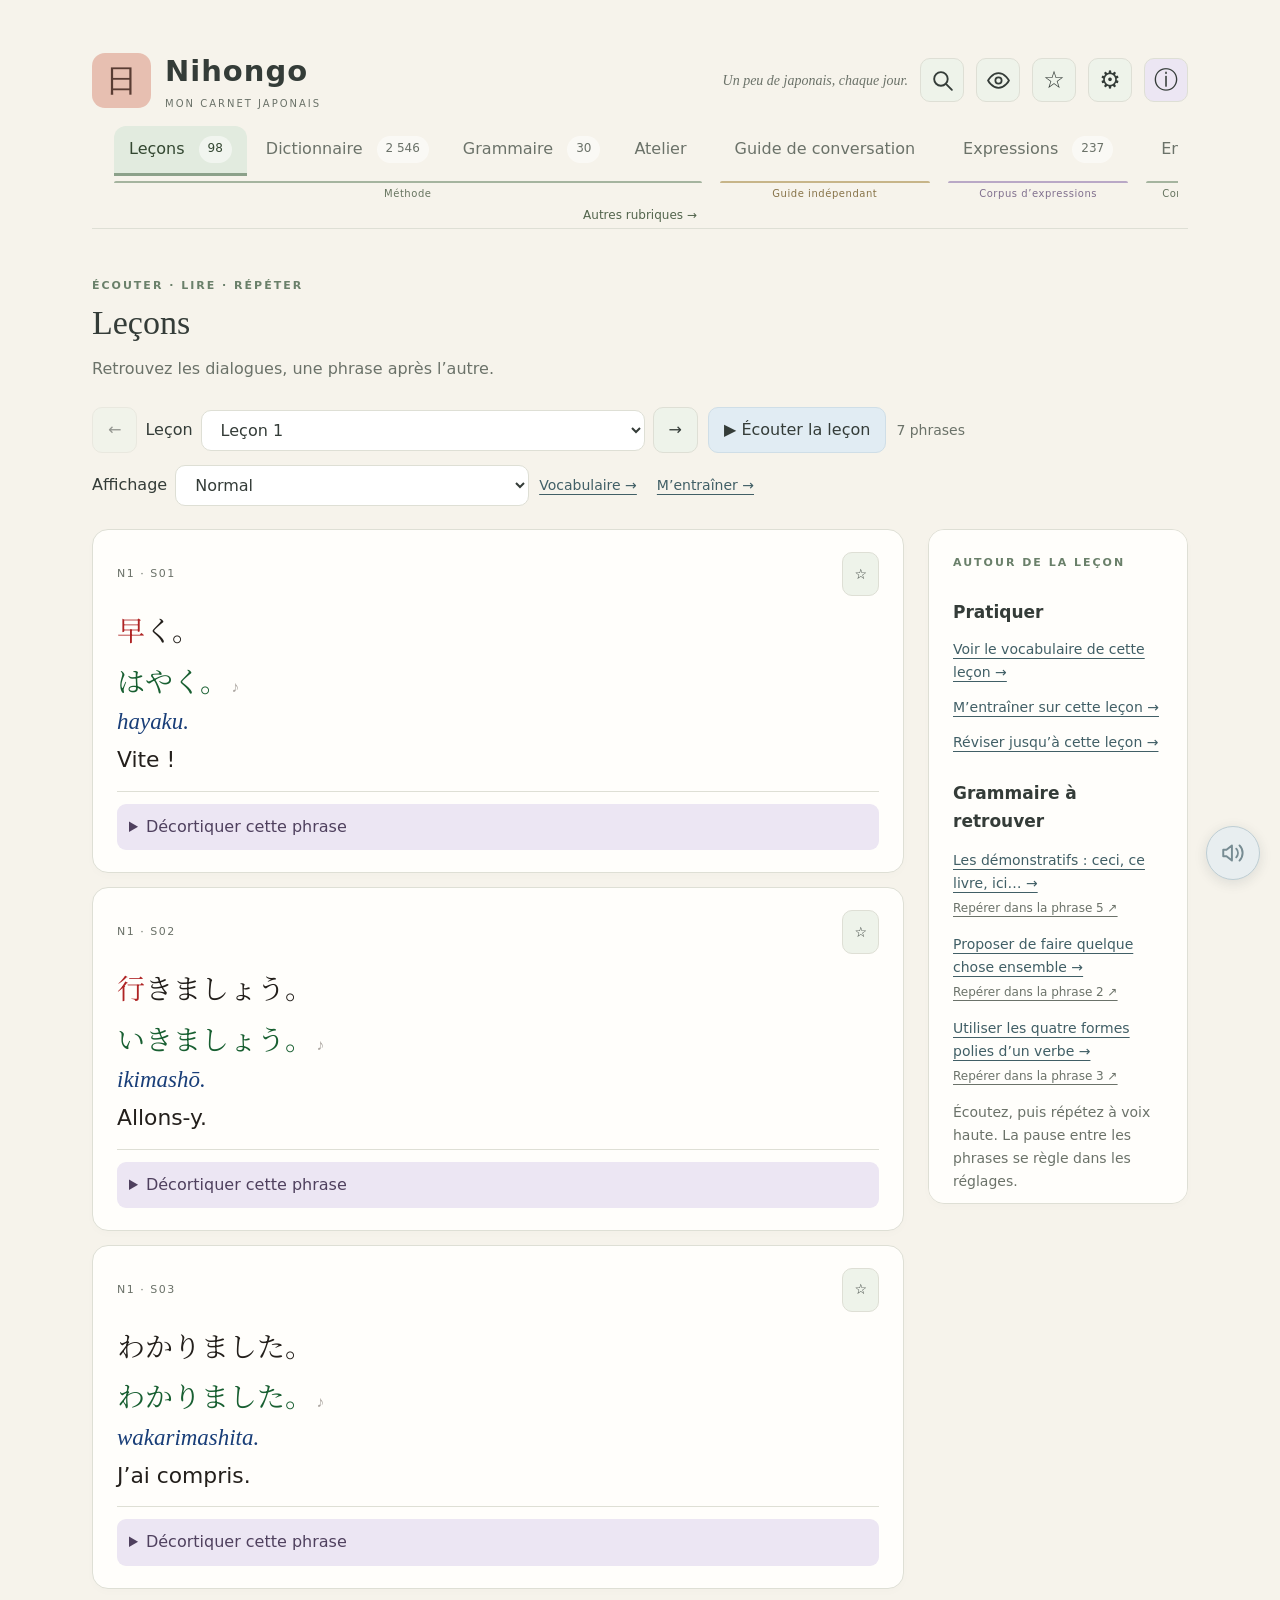
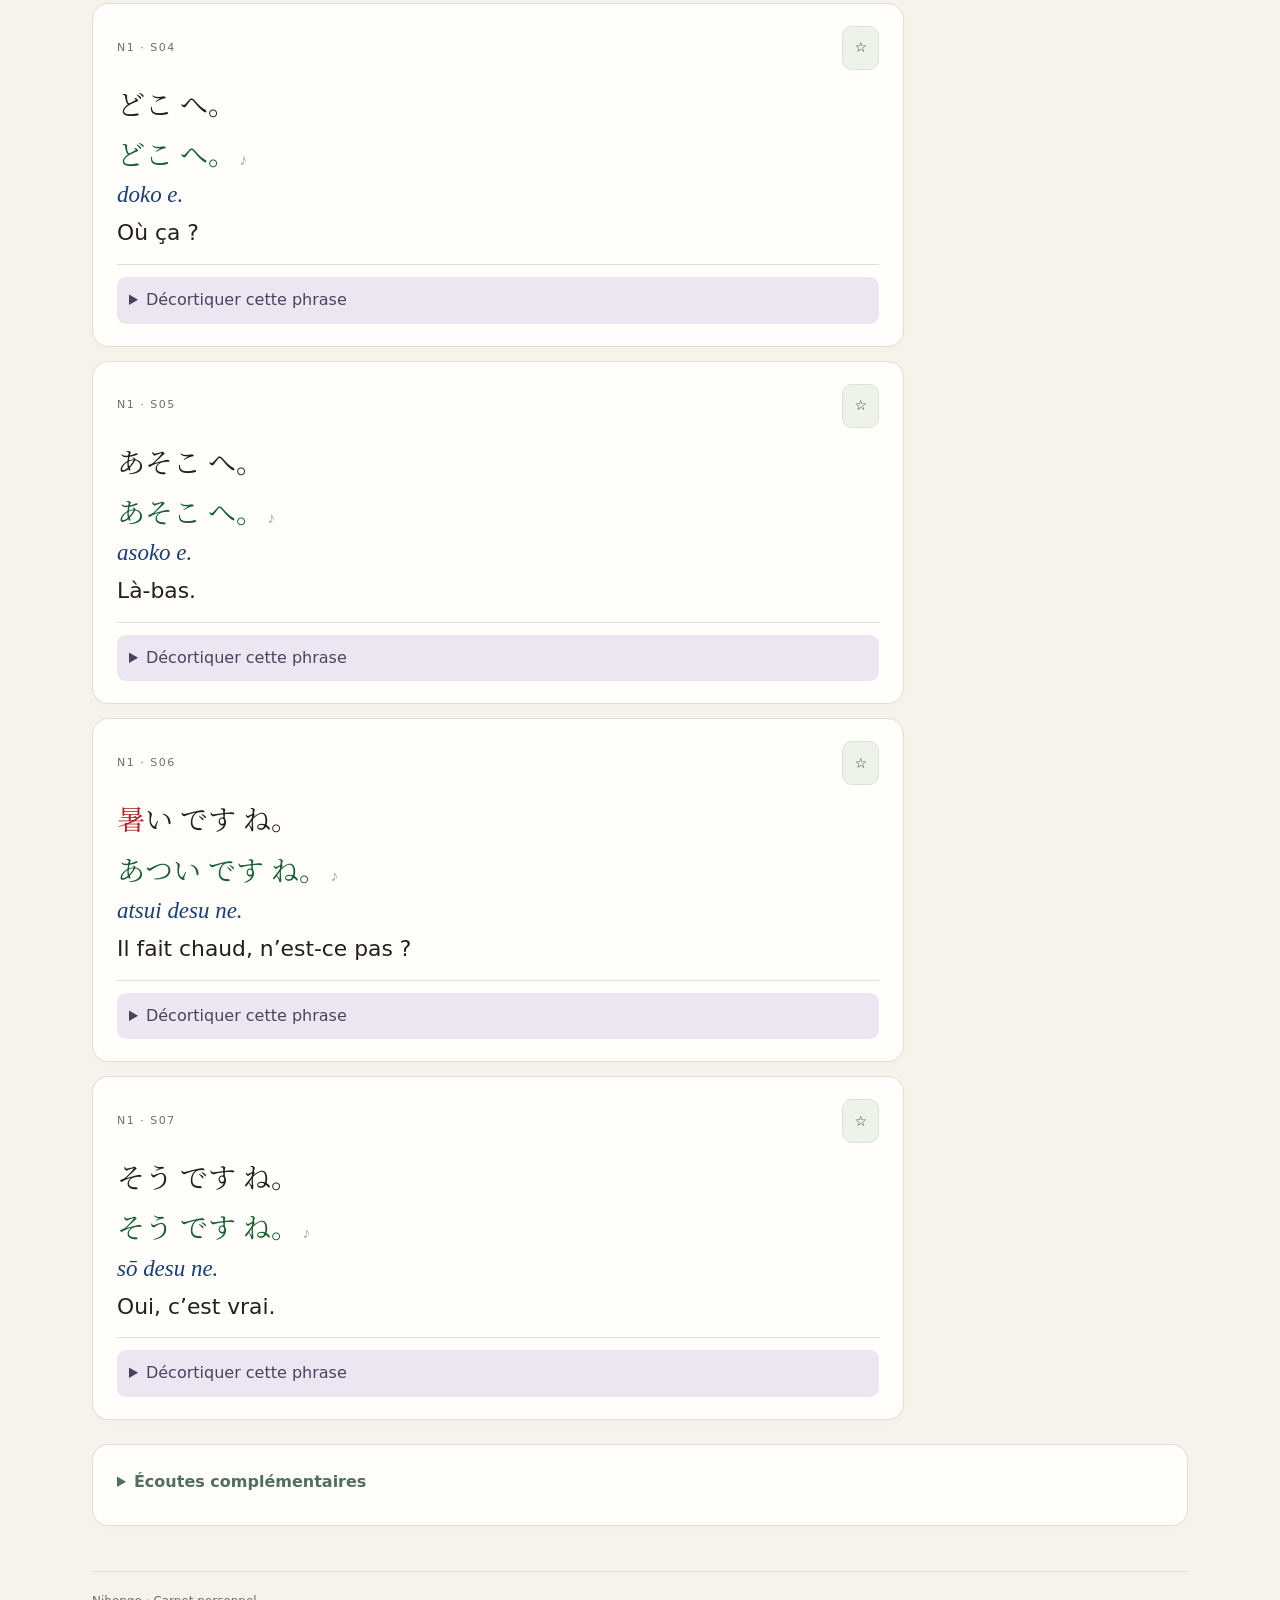
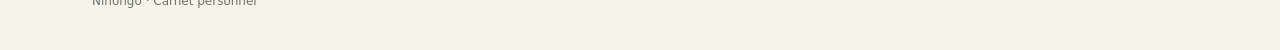
==== commit 5a85b7c4: "Add files via upload" ====
--- a/index.html
+++ b/index.html
@@ -1,5 +1,5 @@
 <!doctype html>
-<html lang="fr"><head><meta charset="utf-8"><meta name="viewport" content="width=device-width, initial-scale=1"><meta name="theme-color" content="#f6f3eb"><title>Nihongo · Mon carnet japonais</title><link rel="preconnect" href="https://fonts.googleapis.com"><link rel="preconnect" href="https://fonts.gstatic.com" crossorigin><link href="https://fonts.googleapis.com/css2?family=M+PLUS+Rounded+1c:wght@400;500&family=Noto+Serif+JP:wght@400;500&display=swap" rel="stylesheet"><link rel="stylesheet" href="style.css?v=20261019-ordre-lecture"><script src="romaji.js?v=20261009-macrons" defer></script><script src="explications-romaji.js?v=20261017-expressions" defer></script><script src="decorticage-auto.js?v=20261003-sans-espaces" defer></script><script src="decorticage.js" defer></script><script src="particules.js?v=20260929-lieux" defer></script><script src="constructions.js?v=20261017-lot-c" defer></script><script src="atelier-engine.js?v=20261004-ecoute" defer></script><script src="phrase-generator.js?v=20261010-expressions" defer></script><script src="parcours-commander.js?v=20261017-lot-c" defer></script><script src="atelier.js?v=20261019-ordre-lecture" defer></script><script src="lesson-links.js" defer></script><script src="fondements.js?v=20261002-accordion" defer></script><script src="grammaire-tableau.js?v=20261016-aides" defer></script><script src="complements.js?v=20260928-synth" defer></script><script src="audio-local.js?v=20261018-conversations" defer></script><script src="guide-themes.js?v=20261007-expressions" defer></script><script src="guide-lexicon.js?v=20261001-stabilisation" defer></script><script src="guide.js?v=20261012-explications" defer></script><script src="expressions.js?v=20261017-lot-d-livraison" defer></script><link rel="stylesheet" href="conversations.css?v=20261019-notes-couleurs"><script src="conversations.js?v=20261019-notes-couleurs" defer></script><script src="app.js?v=20261019-ordre-lecture" defer></script><script src="navigation.js?v=20261018-conversations" defer></script><script src="project-info.js?v=20261008-synthese" defer></script><script src="corpus-search-engine.js?v=20261017-recherche" defer></script><script src="corpus-search.js?v=20261018-conversations" defer></script></head>
+<html lang="fr"><head><meta charset="utf-8"><meta name="viewport" content="width=device-width, initial-scale=1"><meta name="theme-color" content="#f6f3eb"><title>Nihongo · Mon carnet japonais</title><link rel="preconnect" href="https://fonts.googleapis.com"><link rel="preconnect" href="https://fonts.gstatic.com" crossorigin><link href="https://fonts.googleapis.com/css2?family=M+PLUS+Rounded+1c:wght@400;500&family=Noto+Serif+JP:wght@400;500&display=swap" rel="stylesheet"><link rel="stylesheet" href="style.css?v=20261019-onglets-tablette"><script src="romaji.js?v=20261009-macrons" defer></script><script src="explications-romaji.js?v=20261017-expressions" defer></script><script src="decorticage-auto.js?v=20261003-sans-espaces" defer></script><script src="decorticage.js" defer></script><script src="particules.js?v=20260929-lieux" defer></script><script src="constructions.js?v=20261017-lot-c" defer></script><script src="atelier-engine.js?v=20261004-ecoute" defer></script><script src="phrase-generator.js?v=20261010-expressions" defer></script><script src="parcours-commander.js?v=20261017-lot-c" defer></script><script src="atelier.js?v=20261019-ordre-lecture" defer></script><script src="lesson-links.js" defer></script><script src="fondements.js?v=20261002-accordion" defer></script><script src="grammaire-tableau.js?v=20261016-aides" defer></script><script src="complements.js?v=20260928-synth" defer></script><script src="audio-local.js?v=20261018-conversations" defer></script><script src="guide-themes.js?v=20261007-expressions" defer></script><script src="guide-lexicon.js?v=20261001-stabilisation" defer></script><script src="guide.js?v=20261012-explications" defer></script><script src="expressions.js?v=20261017-lot-d-livraison" defer></script><link rel="stylesheet" href="conversations.css?v=20261019-participants"><script src="conversations.js?v=20261019-participants" defer></script><script src="app.js?v=20261019-ordre-lecture" defer></script><script src="navigation.js?v=20261019-onglets-tablette" defer></script><script src="project-info.js?v=20261008-synthese" defer></script><script src="corpus-search-engine.js?v=20261017-recherche" defer></script><script src="corpus-search.js?v=20261018-conversations" defer></script></head>
 <body><div class="shell"><header class="masthead"><a class="brand" href="#quick-guide" aria-haspopup="dialog" aria-controls="quick-guide" aria-label="Nihongo — Guide rapide · 使い方" title="Guide rapide · 使い方"><span class="seal" aria-hidden="true">日</span><span><strong>Nihongo</strong><small>MON CARNET JAPONAIS</small></span></a><span class="tagline">Un peu de japonais, chaque jour.</span><button id="saved-toggle" class="header-icon" aria-label="Favoris" title="Favoris" aria-expanded="false" aria-controls="saved"><span aria-hidden="true">☆</span></button><button id="settings-toggle" class="header-icon" aria-label="Réglages" title="Réglages" aria-expanded="false" aria-controls="settings"><span aria-hidden="true">⚙</span></button><button id="info-toggle" class="header-icon" aria-label="Infos" title="Infos" type="button" aria-haspopup="dialog" aria-controls="project-info"><span aria-hidden="true">ⓘ</span></button></header>
 <section id="saved" class="panel" hidden aria-label="Mes favoris"><h2>Mes favoris</h2><div id="saved-list" class="saved-list"></div></section>
 <section id="settings" class="panel" hidden aria-label="Réglages de lecture"><div class="settings-grid"><label>Police japonaise<select id="font"><option value="serif">Serif · Noto Serif JP</option><option value="rounded">Arrondie · M PLUS Rounded 1c</option></select></label><label>Taille du japonais <output id="size-value"></output><input id="size" type="range" min="22" max="42" step="2"></label><label>Vitesse de lecture <output id="rate-value"></output><input id="rate" type="range" min="0.5" max="1.2" step="0.01"></label><div id="audio-mode-setting" class="audio-folder-setting"><label for="audio-mode">Lecture des phrases</label><select id="audio-mode"><option value="synthetic">Voix de synthèse</option><option value="recorded" disabled>Enregistrements réels</option></select><small id="audio-folder-help" class="muted"><strong>Lecture sur votre disque uniquement.</strong> Firefox peut demander d’« envoyer » le dossier : ce lecteur utilise les fichiers localement, sans les téléverser sur Internet ni sur GitHub.</small><button id="choose-audio-folder" type="button" aria-describedby="audio-folder-help">Choisir mon dossier audio</button><input id="audio-folder-input" type="file" webkitdirectory multiple hidden><small id="audio-mode-note" class="muted" role="status"></small><details id="audio-diagnostic"><summary>Diagnostic de sélection audio</summary><p class="muted">Informations locales uniquement. Aucun fichier envoyé. Version du diagnostic : 28 septembre · 1.</p><pre id="audio-diagnostic-report" role="status">Aucune sélection reçue pour cette visite.</pre></details></div><label>Voix japonaise<select id="voice"></select></label><label>Pause entre les phrases<select id="gap"><option value="500">Courte · ½ seconde</option><option value="2000">Pour répéter · 2 secondes</option><option value="4000">Pour répéter · 4 secondes</option></select></label></div><p class="muted">Réglages et favoris conservés sur cet appareil. La voix dépend des voix japonaises disponibles dans votre navigateur.</p></section>
@@ -251,7 +251,7 @@
     <p>Ces vérifications techniques ne remplacent ni une relecture pédagogique native, ni des essais réels dans chaque navigateur. Les contrôles de synthèse simulée ne certifient pas l’écoute réelle ; Safari sur iPad et Firefox demandent leurs propres vérifications.</p>
     <p>Le script de préparation copie les fichiers nécessaires dans <code>site-public</code>, sans les enregistrements audio ni les outils de travail. Cette copie est prête à être déposée sur l’hébergement ; la préparation locale ne publie rien à distance. Le README et le cahier des charges conservent l’état du projet et l’historique détaillé des décisions.</p>
    </section>
-    <p class="muted info-version">Par CilMac et ChatGPT Astra :-)<br>Dernière modification : <time id="project-last-modified" datetime="2026-10-19T13:07+02:00">19/10/2026 à 13:07 (heure de Paris)</time></p>
+    <p class="muted info-version">Par CilMac et ChatGPT Astra :-)<br>Dernière modification : <time id="project-last-modified" datetime="2026-10-19T14:01+02:00">19/10/2026 à 14:01 (heure de Paris)</time></p>
   </div>
 </dialog>
 
--- a/style.css
+++ b/style.css
@@ -821,3 +821,6 @@
  .commands-heading{gap:8px;padding:8px 12px}
  .commands-heading h2{font-size:16px;line-height:1.3;min-width:0}
 }
+
+/* Garder une marge après le dernier onglet, y compris après rotation sur tablette. */
+.navigation-dock .tabs{min-width:0;max-width:100%;padding-inline:12px;scroll-padding-inline:12px;box-sizing:border-box}
--- a/conversations.css
+++ b/conversations.css
@@ -66,3 +66,6 @@
 .conversation-focus[data-focus-color]{background:var(--focus-color)}
 .conversation-note .conversation-note-part{margin:12px 0;padding-left:10px;border-left:4px solid var(--focus-color)}
 .conversation-note-number{display:inline-block;background:var(--focus-color);color:#343c38;padding:0 6px;border-radius:4px;font-size:13px;font-weight:600}
+
+.conversation-participant{white-space:nowrap}
+.conversation-participant-emoji{font-size:.95em;font-weight:400}
